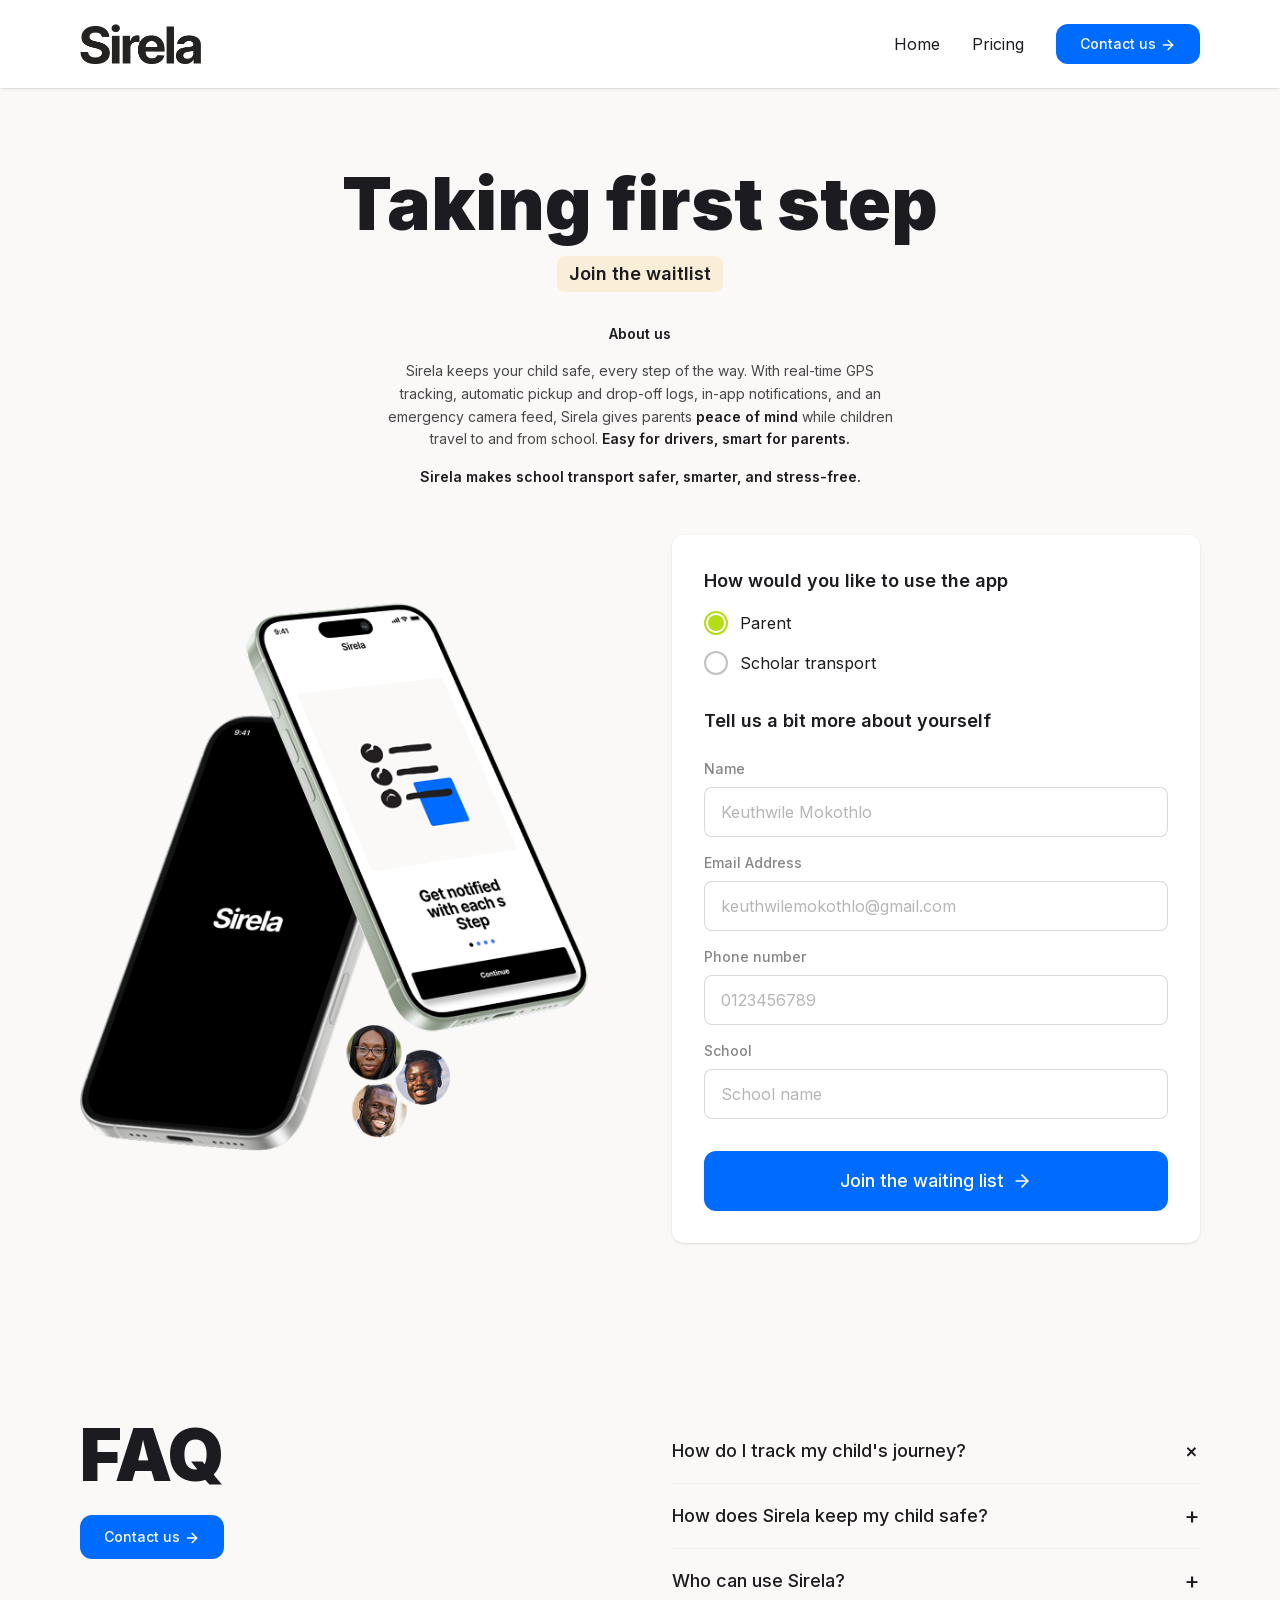
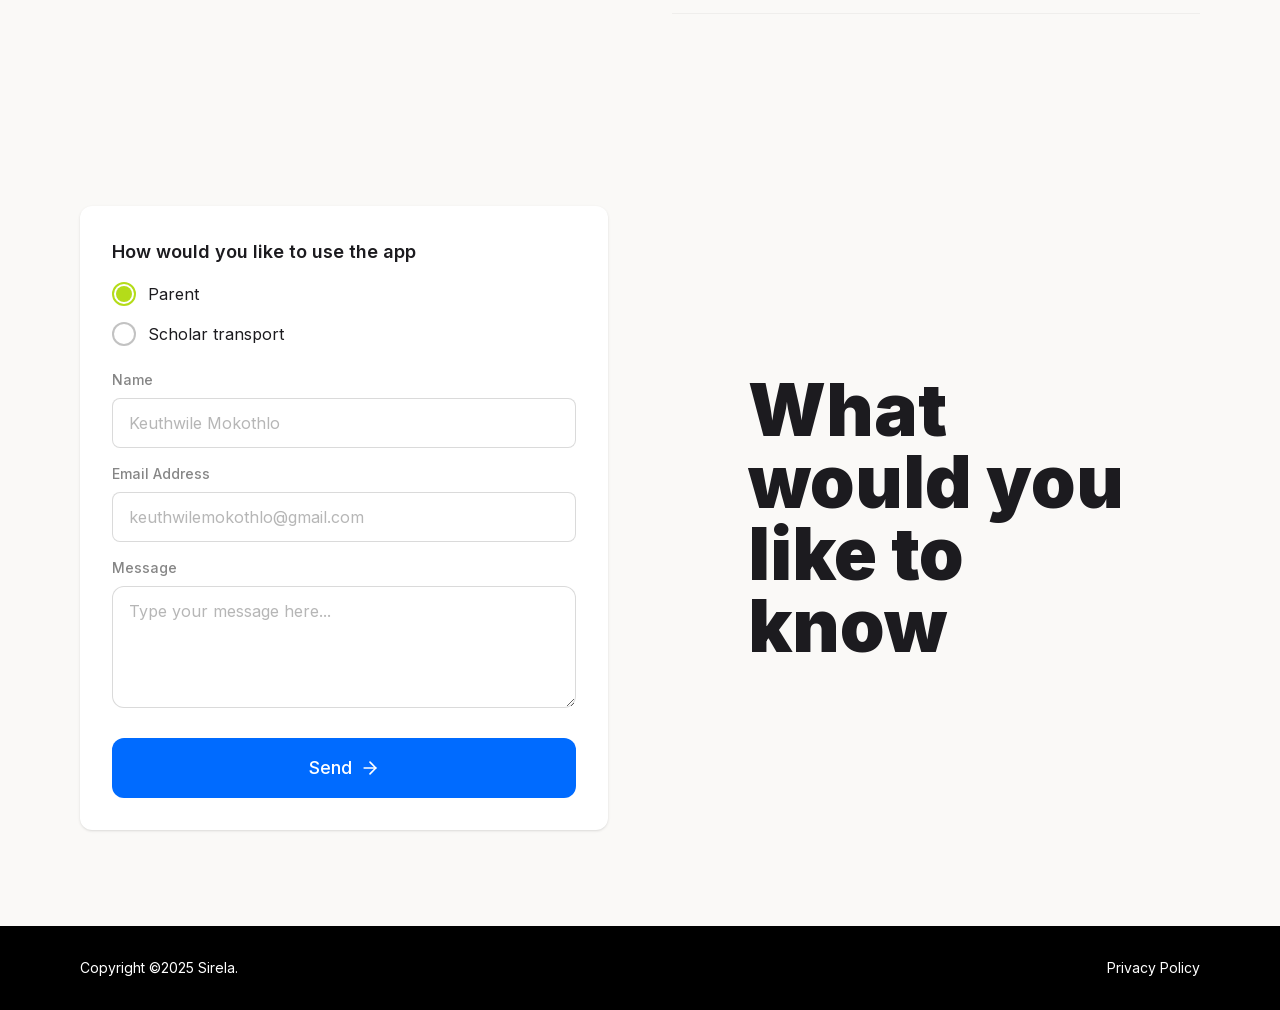
==== index.html @ 6c9ec352 "deploy: Sirela-ZA/sirela@c494fff5ba745a5abb4649ae5058233e5d6e8774" ====
<!DOCTYPE html><!--hyBdEHAENE7tJQyzzN3Rv--><html lang="en"><head><meta charSet="utf-8"/><meta name="viewport" content="width=device-width, initial-scale=1"/><link rel="preload" href="/_next/static/media/e4af272ccee01ff0-s.p.woff2" as="font" crossorigin="" type="font/woff2"/><link rel="preload" as="image" href="/_next/static/media/logo.5c4e28c5.png"/><link rel="preload" as="image" href="/_next/static/media/phones.e892ac1d.png"/><link rel="stylesheet" href="/_next/static/css/7488cd105010e5ec.css" data-precedence="next"/><link rel="preload" as="script" fetchPriority="low" href="/_next/static/chunks/webpack-e2395727a5876153.js"/><script src="/_next/static/chunks/87c73c54-24122e7b92478d00.js" async=""></script><script src="/_next/static/chunks/18-fcdd376a8b441eb2.js" async=""></script><script src="/_next/static/chunks/main-app-da0e91cfa96f609f.js" async=""></script><script src="/_next/static/chunks/898-aa91ba9b4f41f9dc.js" async=""></script><script src="/_next/static/chunks/425-7b5b04582e6f23ce.js" async=""></script><script src="/_next/static/chunks/app/page-434db486da763448.js" async=""></script><meta name="next-size-adjust" content=""/><title>Sirela - School Transport Safety Made Simple</title><meta name="description" content="Keep your child safe with real-time GPS tracking, automatic pickup and drop-off logs, and emergency features for school transport."/><link rel="shortcut icon" href="/favicon.ico"/><link rel="icon" href="/favicon.ico"/><link rel="apple-touch-icon" href="/logo.png"/><script src="/_next/static/chunks/polyfills-42372ed130431b0a.js" noModule=""></script></head><body class="__variable_d1882a antialiased"><div hidden=""><!--$--><!--/$--></div><div class="flex min-h-screen flex-col"><header class="sticky top-0 z-50 bg-white py-6 shadow-sm"><div class="container mx-auto px-6 lg:px-20"><div class="flex items-center justify-between"><a class="block" href="/"><img alt="Sirela Logo" width="120" height="40" decoding="async" data-nimg="1" class="h-8 w-auto object-contain sm:h-10" style="color:transparent" src="/_next/static/media/logo.5c4e28c5.png"/></a><nav class="hidden items-center gap-8 md:flex"><a class="text-base text-charcoal hover:text-primary" href="/">Home</a><a class="text-base text-charcoal hover:text-primary" href="/pricing/">Pricing</a><button class="rounded-xl bg-primary px-6 py-2.5 text-sm font-medium text-white transition-all hover:opacity-90 focus-visible:outline-none focus-visible:ring-2 focus-visible:ring-primary focus-visible:ring-offset-2">Contact us <svg xmlns="http://www.w3.org/2000/svg" width="24" height="24" viewBox="0 0 24 24" fill="none" stroke="currentColor" stroke-width="2" stroke-linecap="round" stroke-linejoin="round" class="lucide lucide-arrow-right inline h-4 w-4" aria-hidden="true"><path d="M5 12h14"></path><path d="m12 5 7 7-7 7"></path></svg></button></nav><button class="flex flex-col gap-1.5 md:hidden" aria-label="Toggle menu" aria-expanded="false"><span class="h-0.5 w-6 bg-charcoal transition-all "></span><span class="h-0.5 w-6 bg-charcoal transition-all "></span><span class="h-0.5 w-6 bg-charcoal transition-all "></span></button></div><div class="absolute left-0 right-0 top-full z-50 bg-white shadow-lg transition-all duration-300 md:hidden opacity-0 -translate-y-4 pointer-events-none"><nav class="flex flex-col p-6"><a class="border-b border-gray/10 py-3 text-charcoal focus-visible:outline-none focus-visible:ring-2 focus-visible:ring-primary" href="/">Home</a><a class="border-b border-gray/10 py-3 text-charcoal focus-visible:outline-none focus-visible:ring-2 focus-visible:ring-primary" href="/pricing/">Pricing</a><button class="mt-4 w-full rounded-xl bg-primary px-6 py-3 text-center text-sm font-medium text-white hover:opacity-90 focus-visible:outline-none focus-visible:ring-2 focus-visible:ring-primary">Contact us <svg xmlns="http://www.w3.org/2000/svg" width="24" height="24" viewBox="0 0 24 24" fill="none" stroke="currentColor" stroke-width="2" stroke-linecap="round" stroke-linejoin="round" class="lucide lucide-arrow-right inline h-4 w-4" aria-hidden="true"><path d="M5 12h14"></path><path d="m12 5 7 7-7 7"></path></svg></button></nav></div></div></header><div class="flex-1"><main><section class="relative bg-cream py-12 md:py-20"><div class="container mx-auto px-6 lg:px-20"><div class="mb-12 text-center"><h1 class="mb-4 text-5xl font-[1000] leading-tight text-charcoal sm:text-6xl md:text-6xl lg:text-7xl xl:leading-none">Taking<!-- --> <span class="relative inline-block">first step<span class="absolute -bottom-1 left-0 -z-10 h-3 w-full bg-warning md:-bottom-2 md:h-4 lg:-bottom-3 lg:h-5"></span></span></h1><button class="inline-block rounded-lg bg-warning/15 px-3 py-1 text-lg font-semibold text-charcoal transition-all hover:bg-warning/25 focus-visible:outline-none focus-visible:ring-2 focus-visible:ring-warning focus-visible:ring-offset-2">Join the waitlist</button><div class="mx-auto mt-8 max-w-lg space-y-4 "><h2 class="text-sm font-semibold text-charcoal">About us</h2><p class="text-sm leading-relaxed text-charcoal/80">Sirela keeps your child safe, every step of the way. With real-time GPS tracking, automatic pickup and drop-off logs, in-app notifications, and an emergency camera feed, Sirela gives parents<!-- --> <span class="font-semibold text-charcoal">peace of mind</span> while children travel to and from school.<!-- --> <span class="font-semibold text-charcoal">Easy for drivers, smart for parents.</span></p><p class="text-sm font-semibold text-charcoal">Sirela makes school transport safer, smarter, and stress-free.</p></div></div><div class="grid items-start gap-12 lg:grid-cols-2 lg:gap-16"><div class="order-1 lg:order-1"><div class="relative mx-auto max-w-md lg:max-w-none"><img alt="Sirela app on mobile devices" width="500" height="500" decoding="async" data-nimg="1" class="h-auto w-full" style="color:transparent" src="/_next/static/media/phones.e892ac1d.png"/></div></div><div class="order-2 lg:order-2"><form id="waitlist-form" class="space-y-8 rounded-xl bg-white p-8 shadow-sm"><div role="radiogroup" aria-labelledby="_R_1klbtbH1_" class=""><div id="_R_1klbtbH1_" class="mb-4 text-lg font-semibold text-charcoal">How would you like to use the app</div><div class="space-y-4"><label for="_R_1lklbtb_" class="flex cursor-pointer items-center gap-3 "><div class="relative"><input type="radio" id="_R_1lklbtb_" class="sr-only" aria-checked="true" name="_R_1klbtb_" checked="" value="parent"/><div role="radio" aria-checked="true" data-value="parent" tabindex="0" class="h-6 w-6 rounded-full border-2 border-lime bg-white focus-visible:outline-none focus-visible:ring-2 focus-visible:ring-primary focus-visible:ring-offset-2"><div class="absolute inset-1 rounded-full bg-lime"></div></div></div><span class="text-base text-charcoal select-none">Parent</span></label><label for="_R_2lklbtb_" class="flex cursor-pointer items-center gap-3 "><div class="relative"><input type="radio" id="_R_2lklbtb_" class="sr-only" aria-checked="false" name="_R_1klbtb_" value="scholar-transport"/><div role="radio" aria-checked="false" data-value="scholar-transport" tabindex="-1" class="h-6 w-6 rounded-full border-2 border-gray/50 bg-white focus-visible:outline-none focus-visible:ring-2 focus-visible:ring-primary focus-visible:ring-offset-2"></div></div><span class="text-base text-charcoal select-none">Scholar transport</span></label></div></div><div><h3 class="mb-6 text-lg font-semibold text-charcoal">Tell us a bit more about yourself</h3><div class="space-y-4"><div class="w-full"><label for="_R_qklbtb_" class="mb-2 block text-sm font-medium text-gray">Name</label><input id="_R_qklbtb_" aria-invalid="false" class="rounded-lg border border-gray/30 bg-white px-4 py-3 text-charcoal placeholder:text-gray/60 focus:border-primary focus:outline-none focus:ring-2 focus:ring-primary/20 focus-visible:ring-2 focus-visible:ring-primary w-full " placeholder="Keuthwile Mokothlo" required="" value=""/></div><div class="w-full"><label for="_R_1aklbtb_" class="mb-2 block text-sm font-medium text-gray">Email Address</label><input id="_R_1aklbtb_" aria-invalid="false" class="rounded-lg border border-gray/30 bg-white px-4 py-3 text-charcoal placeholder:text-gray/60 focus:border-primary focus:outline-none focus:ring-2 focus:ring-primary/20 focus-visible:ring-2 focus-visible:ring-primary w-full " type="email" placeholder="keuthwilemokothlo@gmail.com" required="" value=""/></div><div class="w-full"><label for="_R_1qklbtb_" class="mb-2 block text-sm font-medium text-gray">Phone number</label><input id="_R_1qklbtb_" aria-invalid="false" class="rounded-lg border border-gray/30 bg-white px-4 py-3 text-charcoal placeholder:text-gray/60 focus:border-primary focus:outline-none focus:ring-2 focus:ring-primary/20 focus-visible:ring-2 focus-visible:ring-primary w-full " type="tel" placeholder="0123456789" required="" value=""/></div><div class="w-full"><label for="_R_2aklbtb_" class="mb-2 block text-sm font-medium text-gray">School</label><input id="_R_2aklbtb_" aria-invalid="false" class="rounded-lg border border-gray/30 bg-white px-4 py-3 text-charcoal placeholder:text-gray/60 focus:border-primary focus:outline-none focus:ring-2 focus:ring-primary/20 focus-visible:ring-2 focus-visible:ring-primary w-full " placeholder="School name" required="" value=""/></div></div></div><button class="font-medium transition-all duration-200 flex items-center justify-center gap-2 focus-visible:outline-none focus-visible:ring-2 focus-visible:ring-primary focus-visible:ring-offset-2 active:scale-[0.98] bg-primary text-white hover:opacity-90 active:opacity-80 px-8 py-4 text-lg rounded-xl w-full " type="submit">Join the waiting list<svg xmlns="http://www.w3.org/2000/svg" width="24" height="24" viewBox="0 0 24 24" fill="none" stroke="currentColor" stroke-width="2" stroke-linecap="round" stroke-linejoin="round" class="lucide lucide-arrow-right h-5 w-5" aria-hidden="true"><path d="M5 12h14"></path><path d="m12 5 7 7-7 7"></path></svg></button></form></div></div></div></section><section class="bg-cream py-16 md:py-24"><div class="container mx-auto px-6 lg:px-20"><div class="grid gap-12 lg:grid-cols-2 lg:gap-16"><div class="text-center lg:text-left"><h2 class="mb-6 text-5xl font-black text-charcoal sm:text-6xl md:text-6xl lg:text-7xl">FAQ</h2><button class="inline-block rounded-xl bg-primary px-6 py-3 text-sm font-medium text-white transition-all hover:opacity-90 focus-visible:outline-none focus-visible:ring-2 focus-visible:ring-primary focus-visible:ring-offset-2">Contact us <svg xmlns="http://www.w3.org/2000/svg" width="24" height="24" viewBox="0 0 24 24" fill="none" stroke="currentColor" stroke-width="2" stroke-linecap="round" stroke-linejoin="round" class="lucide lucide-arrow-right inline h-4 w-4" aria-hidden="true"><path d="M5 12h14"></path><path d="m12 5 7 7-7 7"></path></svg></button></div><div class="space-y-0"><div class="border-b border-gray/10"><h3><button id="faq-1qwlgk-faq-button-0" aria-expanded="true" aria-controls="faq-1qwlgk-faq-content-0" class="flex w-full items-center justify-between py-4 text-left focus-visible:outline-none focus-visible:ring-2 focus-visible:ring-primary focus-visible:ring-offset-2"><span class="pr-4 text-base font-medium text-charcoal lg:text-lg">How do I track my child&#x27;s journey?</span><span class="flex-shrink-0 text-2xl font-light text-charcoal transition-transform duration-300 rotate-45" aria-hidden="true">+</span></button></h3><div id="faq-1qwlgk-faq-content-0" role="region" aria-labelledby="faq-1qwlgk-faq-button-0" style="height:0px;transition:height 300ms ease-in-out" class="overflow-hidden"><div class="pb-4"><p class="text-sm text-charcoal/70 lg:text-base">With Sirela, you can see real-time GPS updates, pickup and drop-off logs, and receive notifications straight to your phone so you always know where your child is during school transport.</p></div></div></div><div class="border-b border-gray/10"><h3><button id="faq-1qwlgk-faq-button-1" aria-expanded="false" aria-controls="faq-1qwlgk-faq-content-1" class="flex w-full items-center justify-between py-4 text-left focus-visible:outline-none focus-visible:ring-2 focus-visible:ring-primary focus-visible:ring-offset-2"><span class="pr-4 text-base font-medium text-charcoal lg:text-lg">How does Sirela keep my child safe?</span><span class="flex-shrink-0 text-2xl font-light text-charcoal transition-transform duration-300 " aria-hidden="true">+</span></button></h3><div id="faq-1qwlgk-faq-content-1" role="region" aria-labelledby="faq-1qwlgk-faq-button-1" style="height:0px;transition:height 300ms ease-in-out" class="overflow-hidden"><div class="pb-4"><p class="text-sm text-charcoal/70 lg:text-base">Sirela provides multiple safety features including real-time GPS tracking, automatic pickup and drop-off logs, in-app notifications, and an emergency camera feed for complete peace of mind.</p></div></div></div><div class="border-b border-gray/10"><h3><button id="faq-1qwlgk-faq-button-2" aria-expanded="false" aria-controls="faq-1qwlgk-faq-content-2" class="flex w-full items-center justify-between py-4 text-left focus-visible:outline-none focus-visible:ring-2 focus-visible:ring-primary focus-visible:ring-offset-2"><span class="pr-4 text-base font-medium text-charcoal lg:text-lg">Who can use Sirela?</span><span class="flex-shrink-0 text-2xl font-light text-charcoal transition-transform duration-300 " aria-hidden="true">+</span></button></h3><div id="faq-1qwlgk-faq-content-2" role="region" aria-labelledby="faq-1qwlgk-faq-button-2" style="height:0px;transition:height 300ms ease-in-out" class="overflow-hidden"><div class="pb-4"><p class="text-sm text-charcoal/70 lg:text-base">Sirela is designed for parents who want to track their children&#x27;s school transport, as well as school transport drivers who want to provide a safer, more transparent service.</p></div></div></div></div></div></div></section><section id="contact-form" class="bg-cream py-16 md:py-24"><div class="container mx-auto px-6 lg:px-20"><div class="grid gap-12 lg:grid-cols-2 lg:gap-16"><div class="order-2 lg:order-1"><form class="space-y-6 rounded-xl bg-white p-8 shadow-sm"><div role="radiogroup" aria-labelledby="_R_atbtbH1_" class=""><div id="_R_atbtbH1_" class="mb-4 text-lg font-semibold text-charcoal">How would you like to use the app</div><div class="space-y-4"><label for="_R_datbtb_" class="flex cursor-pointer items-center gap-3 "><div class="relative"><input type="radio" id="_R_datbtb_" class="sr-only" aria-checked="true" name="_R_atbtb_" checked="" value="parent"/><div role="radio" aria-checked="true" data-value="parent" tabindex="0" class="h-6 w-6 rounded-full border-2 border-lime bg-white focus-visible:outline-none focus-visible:ring-2 focus-visible:ring-primary focus-visible:ring-offset-2"><div class="absolute inset-1 rounded-full bg-lime"></div></div></div><span class="text-base text-charcoal select-none">Parent</span></label><label for="_R_latbtb_" class="flex cursor-pointer items-center gap-3 "><div class="relative"><input type="radio" id="_R_latbtb_" class="sr-only" aria-checked="false" name="_R_atbtb_" value="scholar-transport"/><div role="radio" aria-checked="false" data-value="scholar-transport" tabindex="-1" class="h-6 w-6 rounded-full border-2 border-gray/50 bg-white focus-visible:outline-none focus-visible:ring-2 focus-visible:ring-primary focus-visible:ring-offset-2"></div></div><span class="text-base text-charcoal select-none">Scholar transport</span></label></div></div><div class="space-y-4"><div class="w-full"><label for="_R_1itbtb_" class="mb-2 block text-sm font-medium text-gray">Name</label><input id="_R_1itbtb_" aria-invalid="false" class="rounded-lg border border-gray/30 bg-white px-4 py-3 text-charcoal placeholder:text-gray/60 focus:border-primary focus:outline-none focus:ring-2 focus:ring-primary/20 focus-visible:ring-2 focus-visible:ring-primary w-full " placeholder="Keuthwile Mokothlo" required="" value=""/></div><div class="w-full"><label for="_R_2itbtb_" class="mb-2 block text-sm font-medium text-gray">Email Address</label><input id="_R_2itbtb_" aria-invalid="false" class="rounded-lg border border-gray/30 bg-white px-4 py-3 text-charcoal placeholder:text-gray/60 focus:border-primary focus:outline-none focus:ring-2 focus:ring-primary/20 focus-visible:ring-2 focus-visible:ring-primary w-full " type="email" placeholder="keuthwilemokothlo@gmail.com" required="" value=""/></div><div><label for="message" class="mb-2 block text-sm font-medium text-gray">Message</label><textarea id="message" class="w-full rounded-xl border border-gray/30 bg-white px-4 py-3 text-charcoal placeholder:text-gray/60 focus:border-primary focus:outline-none focus:ring-2 focus:ring-primary/20 focus-visible:ring-2 focus-visible:ring-primary" rows="4" placeholder="Type your message here..." required="" aria-invalid="false"></textarea></div></div><button class="font-medium transition-all duration-200 flex items-center justify-center gap-2 focus-visible:outline-none focus-visible:ring-2 focus-visible:ring-primary focus-visible:ring-offset-2 active:scale-[0.98] bg-primary text-white hover:opacity-90 active:opacity-80 px-8 py-4 text-lg rounded-xl w-full " type="submit">Send<svg xmlns="http://www.w3.org/2000/svg" width="24" height="24" viewBox="0 0 24 24" fill="none" stroke="currentColor" stroke-width="2" stroke-linecap="round" stroke-linejoin="round" class="lucide lucide-arrow-right h-5 w-5" aria-hidden="true"><path d="M5 12h14"></path><path d="m12 5 7 7-7 7"></path></svg></button></form></div><div class="order-1 lg:order-2 flex items-center justify-center text-center lg:text-left"><h3 class="text-5xl font-[1000] leading-none text-charcoal sm:text-6xl md:text-6xl lg:text-7xl">What<br/>would you<br/>like to<br/>know</h3></div></div></div></section></main><!--$--><!--/$--></div><footer class="bg-black py-8"><div class="container mx-auto px-6 lg:px-20"><div class="flex flex-col items-center justify-between gap-4 text-center md:flex-row md:text-left"><p class="text-sm text-white">Copyright ©<!-- -->2025<!-- --> Sirela.</p><a class="text-sm text-white hover:underline focus-visible:outline-none focus-visible:ring-2 focus-visible:ring-white focus-visible:ring-offset-2 focus-visible:ring-offset-black" href="/privacy-policy/">Privacy Policy</a></div></div></footer></div><script src="/_next/static/chunks/webpack-e2395727a5876153.js" id="_R_" async=""></script><script>(self.__next_f=self.__next_f||[]).push([0])</script><script>self.__next_f.push([1,"1:\"$Sreact.fragment\"\n2:I[4209,[\"898\",\"static/chunks/898-aa91ba9b4f41f9dc.js\",\"425\",\"static/chunks/425-7b5b04582e6f23ce.js\",\"974\",\"static/chunks/app/page-434db486da763448.js\"],\"Header\"]\n3:I[5341,[],\"\"]\n4:I[25,[],\"\"]\n5:I[9664,[\"898\",\"static/chunks/898-aa91ba9b4f41f9dc.js\",\"425\",\"static/chunks/425-7b5b04582e6f23ce.js\",\"974\",\"static/chunks/app/page-434db486da763448.js\"],\"\"]\n6:I[8383,[\"898\",\"static/chunks/898-aa91ba9b4f41f9dc.js\",\"425\",\"static/chunks/425-7b5b04582e6f23ce.js\",\"974\",\"static/chunks/app/page-434db486da763448.js\"],\"HeroWithForm\"]\n7:I[8286,[\"898\",\"static/chunks/898-aa91ba9b4f41f9dc.js\",\"425\",\"static/chunks/425-7b5b04582e6f23ce.js\",\"974\",\"static/chunks/app/page-434db486da763448.js\"],\"FAQSection\"]\n8:I[5778,[\"898\",\"static/chunks/898-aa91ba9b4f41f9dc.js\",\"425\",\"static/chunks/425-7b5b04582e6f23ce.js\",\"974\",\"static/chunks/app/page-434db486da763448.js\"],\"ContactSection\"]\n9:I[5104,[],\"OutletBoundary\"]\nb:I[7158,[],\"AsyncMetadataOutlet\"]\nd:I[5104,[],\"ViewportBoundary\"]\nf:I[5104,[],\"MetadataBoundary\"]\n10:\"$Sreact.suspense\"\n12:I[4431,[],\"\"]\n:HL[\"/_next/static/media/e4af272ccee01ff0-s.p.woff2\",\"font\",{\"crossOrigin\":\"\",\"type\":\"font/woff2\"}]\n:HL[\"/_next/static/css/7488cd105010e5ec.css\",\"style\"]\n"])</script><script>self.__next_f.push([1,"0:{\"P\":null,\"b\":\"hyBdEHAENE7tJQyzzN3Rv\",\"p\":\"\",\"c\":[\"\",\"\"],\"i\":false,\"f\":[[[\"\",{\"children\":[\"__PAGE__\",{}]},\"$undefined\",\"$undefined\",true],[\"\",[\"$\",\"$1\",\"c\",{\"children\":[[[\"$\",\"link\",\"0\",{\"rel\":\"stylesheet\",\"href\":\"/_next/static/css/7488cd105010e5ec.css\",\"precedence\":\"next\",\"crossOrigin\":\"$undefined\",\"nonce\":\"$undefined\"}]],[\"$\",\"html\",null,{\"lang\":\"en\",\"children\":[\"$\",\"body\",null,{\"className\":\"__variable_d1882a antialiased\",\"children\":[\"$\",\"div\",null,{\"className\":\"flex min-h-screen flex-col\",\"children\":[[\"$\",\"$L2\",null,{}],[\"$\",\"div\",null,{\"className\":\"flex-1\",\"children\":[\"$\",\"$L3\",null,{\"parallelRouterKey\":\"children\",\"error\":\"$undefined\",\"errorStyles\":\"$undefined\",\"errorScripts\":\"$undefined\",\"template\":[\"$\",\"$L4\",null,{}],\"templateStyles\":\"$undefined\",\"templateScripts\":\"$undefined\",\"notFound\":[[[\"$\",\"title\",null,{\"children\":\"404: This page could not be found.\"}],[\"$\",\"div\",null,{\"style\":{\"fontFamily\":\"system-ui,\\\"Segoe UI\\\",Roboto,Helvetica,Arial,sans-serif,\\\"Apple Color Emoji\\\",\\\"Segoe UI Emoji\\\"\",\"height\":\"100vh\",\"textAlign\":\"center\",\"display\":\"flex\",\"flexDirection\":\"column\",\"alignItems\":\"center\",\"justifyContent\":\"center\"},\"children\":[\"$\",\"div\",null,{\"children\":[[\"$\",\"style\",null,{\"dangerouslySetInnerHTML\":{\"__html\":\"body{color:#000;background:#fff;margin:0}.next-error-h1{border-right:1px solid rgba(0,0,0,.3)}@media (prefers-color-scheme:dark){body{color:#fff;background:#000}.next-error-h1{border-right:1px solid rgba(255,255,255,.3)}}\"}}],[\"$\",\"h1\",null,{\"className\":\"next-error-h1\",\"style\":{\"display\":\"inline-block\",\"margin\":\"0 20px 0 0\",\"padding\":\"0 23px 0 0\",\"fontSize\":24,\"fontWeight\":500,\"verticalAlign\":\"top\",\"lineHeight\":\"49px\"},\"children\":404}],[\"$\",\"div\",null,{\"style\":{\"display\":\"inline-block\"},\"children\":[\"$\",\"h2\",null,{\"style\":{\"fontSize\":14,\"fontWeight\":400,\"lineHeight\":\"49px\",\"margin\":0},\"children\":\"This page could not be found.\"}]}]]}]}]],[]],\"forbidden\":\"$undefined\",\"unauthorized\":\"$undefined\"}]}],[\"$\",\"footer\",null,{\"className\":\"bg-black py-8\",\"children\":[\"$\",\"div\",null,{\"className\":\"container mx-auto px-6 lg:px-20\",\"children\":[\"$\",\"div\",null,{\"className\":\"flex flex-col items-center justify-between gap-4 text-center md:flex-row md:text-left\",\"children\":[[\"$\",\"p\",null,{\"className\":\"text-sm text-white\",\"children\":[\"Copyright ©\",2025,\" Sirela.\"]}],[\"$\",\"$L5\",null,{\"href\":\"/privacy-policy\",\"className\":\"text-sm text-white hover:underline focus-visible:outline-none focus-visible:ring-2 focus-visible:ring-white focus-visible:ring-offset-2 focus-visible:ring-offset-black\",\"children\":\"Privacy Policy\"}]]}]}]}]]}]}]}]]}],{\"children\":[\"__PAGE__\",[\"$\",\"$1\",\"c\",{\"children\":[[\"$\",\"main\",null,{\"children\":[[\"$\",\"$L6\",null,{}],[\"$\",\"$L7\",null,{\"items\":[{\"question\":\"How do I track my child's journey?\",\"answer\":\"With Sirela, you can see real-time GPS updates, pickup and drop-off logs, and receive notifications straight to your phone so you always know where your child is during school transport.\"},{\"question\":\"How does Sirela keep my child safe?\",\"answer\":\"Sirela provides multiple safety features including real-time GPS tracking, automatic pickup and drop-off logs, in-app notifications, and an emergency camera feed for complete peace of mind.\"},{\"question\":\"Who can use Sirela?\",\"answer\":\"Sirela is designed for parents who want to track their children's school transport, as well as school transport drivers who want to provide a safer, more transparent service.\"}]}],[\"$\",\"$L8\",null,{}]]}],null,[\"$\",\"$L9\",null,{\"children\":[\"$La\",[\"$\",\"$Lb\",null,{\"promise\":\"$@c\"}]]}]]}],{},null,false]},null,false],[\"$\",\"$1\",\"h\",{\"children\":[null,[[\"$\",\"$Ld\",null,{\"children\":\"$Le\"}],[\"$\",\"meta\",null,{\"name\":\"next-size-adjust\",\"content\":\"\"}]],[\"$\",\"$Lf\",null,{\"children\":[\"$\",\"div\",null,{\"hidden\":true,\"children\":[\"$\",\"$10\",null,{\"fallback\":null,\"children\":\"$L11\"}]}]}]]}],false]],\"m\":\"$undefined\",\"G\":[\"$12\",[]],\"s\":false,\"S\":true}\n"])</script><script>self.__next_f.push([1,"e:[[\"$\",\"meta\",\"0\",{\"charSet\":\"utf-8\"}],[\"$\",\"meta\",\"1\",{\"name\":\"viewport\",\"content\":\"width=device-width, initial-scale=1\"}]]\na:null\n"])</script><script>self.__next_f.push([1,"13:I[6505,[],\"IconMark\"]\nc:{\"metadata\":[[\"$\",\"title\",\"0\",{\"children\":\"Sirela - School Transport Safety Made Simple\"}],[\"$\",\"meta\",\"1\",{\"name\":\"description\",\"content\":\"Keep your child safe with real-time GPS tracking, automatic pickup and drop-off logs, and emergency features for school transport.\"}],[\"$\",\"link\",\"2\",{\"rel\":\"shortcut icon\",\"href\":\"/favicon.ico\"}],[\"$\",\"link\",\"3\",{\"rel\":\"icon\",\"href\":\"/favicon.ico\"}],[\"$\",\"link\",\"4\",{\"rel\":\"apple-touch-icon\",\"href\":\"/logo.png\"}],[\"$\",\"$L13\",\"5\",{}]],\"error\":null,\"digest\":\"$undefined\"}\n"])</script><script>self.__next_f.push([1,"11:\"$c:metadata\"\n"])</script></body></html>
---- _next/static/css/7488cd105010e5ec.css ----
/*! tailwindcss v4.1.13 | MIT License | https://tailwindcss.com */@layer properties{@supports (((-webkit-hyphens:none)) and (not (margin-trim:inline))) or ((-moz-orient:inline) and (not (color:rgb(from red r g b)))){*,::backdrop,:after,:before{--tw-translate-x:0;--tw-translate-y:0;--tw-translate-z:0;--tw-space-y-reverse:0;--tw-border-style:solid;--tw-leading:initial;--tw-font-weight:initial;--tw-tracking:initial;--tw-shadow:0 0 #0000;--tw-shadow-color:initial;--tw-shadow-alpha:100%;--tw-inset-shadow:0 0 #0000;--tw-inset-shadow-color:initial;--tw-inset-shadow-alpha:100%;--tw-ring-color:initial;--tw-ring-shadow:0 0 #0000;--tw-inset-ring-color:initial;--tw-inset-ring-shadow:0 0 #0000;--tw-ring-inset:initial;--tw-ring-offset-width:0px;--tw-ring-offset-color:#fff;--tw-ring-offset-shadow:0 0 #0000;--tw-outline-style:solid;--tw-duration:initial;--tw-ease:initial}}}@layer theme{:host,:root{--font-mono:ui-monospace,SFMono-Regular,Menlo,Monaco,Consolas,"Liberation Mono","Courier New",monospace;--color-red-50:oklch(97.1% .013 17.38);--color-red-200:oklch(88.5% .062 18.334);--color-red-500:oklch(63.7% .237 25.331);--color-red-800:oklch(44.4% .177 26.899);--color-green-50:oklch(98.2% .018 155.826);--color-green-200:oklch(92.5% .084 155.995);--color-green-800:oklch(44.8% .119 151.328);--spacing:.25rem;--container-md:28rem;--container-lg:32rem;--container-7xl:80rem;--text-xs:.75rem;--text-xs--line-height:calc(1/.75);--text-sm:.875rem;--text-sm--line-height:calc(1.25/.875);--text-base:1rem;--text-base--line-height:calc(1.5/1);--text-lg:1.125rem;--text-lg--line-height:calc(1.75/1.125);--text-2xl:1.5rem;--text-2xl--line-height:calc(2/1.5);--text-4xl:2.25rem;--text-4xl--line-height:calc(2.5/2.25);--text-5xl:3rem;--text-5xl--line-height:1;--text-6xl:3.75rem;--text-6xl--line-height:1;--text-7xl:4.5rem;--text-7xl--line-height:1;--font-weight-light:300;--font-weight-medium:500;--font-weight-semibold:600;--font-weight-extrabold:800;--font-weight-black:900;--tracking-wide:.025em;--leading-tight:1.25;--leading-relaxed:1.625;--radius-lg:.5rem;--radius-xl:.75rem;--radius-2xl:1rem;--ease-in-out:cubic-bezier(.4,0,.2,1);--animate-spin:spin 1s linear infinite;--default-transition-duration:.15s;--default-transition-timing-function:cubic-bezier(.4,0,.2,1);--default-font-family:var(--font-inter);--default-mono-font-family:var(--font-mono)}}@layer base{*,::backdrop,:after,:before{box-sizing:border-box;border:0 solid;margin:0;padding:0}::file-selector-button{box-sizing:border-box;border:0 solid;margin:0;padding:0}:host,html{-webkit-text-size-adjust:100%;tab-size:4;line-height:1.5;font-family:var(--default-font-family,ui-sans-serif,system-ui,sans-serif,"Apple Color Emoji","Segoe UI Emoji","Segoe UI Symbol","Noto Color Emoji");font-feature-settings:var(--default-font-feature-settings,normal);font-variation-settings:var(--default-font-variation-settings,normal);-webkit-tap-highlight-color:transparent}hr{height:0;color:inherit;border-top-width:1px}abbr:where([title]){-webkit-text-decoration:underline dotted;text-decoration:underline dotted}h1,h2,h3,h4,h5,h6{font-size:inherit;font-weight:inherit}a{color:inherit;-webkit-text-decoration:inherit;text-decoration:inherit}b,strong{font-weight:bolder}code,kbd,pre,samp{font-family:var(--default-mono-font-family,ui-monospace,SFMono-Regular,Menlo,Monaco,Consolas,"Liberation Mono","Courier New",monospace);font-feature-settings:var(--default-mono-font-feature-settings,normal);font-variation-settings:var(--default-mono-font-variation-settings,normal);font-size:1em}small{font-size:80%}sub,sup{vertical-align:baseline;font-size:75%;line-height:0;position:relative}sub{bottom:-.25em}sup{top:-.5em}table{text-indent:0;border-color:inherit;border-collapse:collapse}:-moz-focusring{outline:auto}progress{vertical-align:baseline}summary{display:list-item}menu,ol,ul{list-style:none}audio,canvas,embed,iframe,img,object,svg,video{vertical-align:middle;display:block}img,video{max-width:100%;height:auto}button,input,optgroup,select,textarea{font:inherit;font-feature-settings:inherit;font-variation-settings:inherit;letter-spacing:inherit;color:inherit;opacity:1;background-color:#0000;border-radius:0}::file-selector-button{font:inherit;font-feature-settings:inherit;font-variation-settings:inherit;letter-spacing:inherit;color:inherit;opacity:1;background-color:#0000;border-radius:0}:where(select:is([multiple],[size])) optgroup{font-weight:bolder}:where(select:is([multiple],[size])) optgroup option{padding-inline-start:20px}::file-selector-button{margin-inline-end:4px}::placeholder{opacity:1}@supports (not ((-webkit-appearance:-apple-pay-button))) or (contain-intrinsic-size:1px){::placeholder{color:currentColor}@supports (color:color-mix(in lab,red,red)){::placeholder{color:color-mix(in oklab,currentcolor 50%,transparent)}}}textarea{resize:vertical}::-webkit-search-decoration{-webkit-appearance:none}::-webkit-date-and-time-value{min-height:1lh;text-align:inherit}::-webkit-datetime-edit{display:inline-flex}::-webkit-datetime-edit-fields-wrapper{padding:0}::-webkit-datetime-edit,::-webkit-datetime-edit-year-field{padding-block:0}::-webkit-datetime-edit-day-field,::-webkit-datetime-edit-month-field{padding-block:0}::-webkit-datetime-edit-hour-field,::-webkit-datetime-edit-minute-field{padding-block:0}::-webkit-datetime-edit-millisecond-field,::-webkit-datetime-edit-second-field{padding-block:0}::-webkit-datetime-edit-meridiem-field{padding-block:0}::-webkit-calendar-picker-indicator{line-height:1}:-moz-ui-invalid{box-shadow:none}button,input:where([type=button],[type=reset],[type=submit]){appearance:button}::file-selector-button{appearance:button}::-webkit-inner-spin-button,::-webkit-outer-spin-button{height:auto}[hidden]:where(:not([hidden=until-found])){display:none!important}}@layer components;@layer utilities{.pointer-events-none{pointer-events:none}.sr-only{clip-path:inset(50%);white-space:nowrap;border-width:0;width:1px;height:1px;margin:-1px;padding:0;overflow:hidden}.absolute,.sr-only{position:absolute}.fixed{position:fixed}.relative{position:relative}.sticky{position:sticky}.inset-1{inset:calc(var(--spacing)*1)}.top-0{top:calc(var(--spacing)*0)}.top-20{top:calc(var(--spacing)*20)}.top-full{top:100%}.right-0{right:calc(var(--spacing)*0)}.right-4{right:calc(var(--spacing)*4)}.-bottom-1{bottom:calc(var(--spacing)*-1)}.left-0{left:calc(var(--spacing)*0)}.-z-10{z-index:calc(10*-1)}.z-50{z-index:50}.order-1{order:1}.order-2{order:2}.container{width:100%}@media (min-width:40rem){.container{max-width:40rem}}@media (min-width:48rem){.container{max-width:48rem}}@media (min-width:64rem){.container{max-width:64rem}}@media (min-width:80rem){.container{max-width:80rem}}@media (min-width:96rem){.container{max-width:96rem}}.mx-auto{margin-inline:auto}.mt-1{margin-top:calc(var(--spacing)*1)}.mt-1\.5{margin-top:calc(var(--spacing)*1.5)}.mt-4{margin-top:calc(var(--spacing)*4)}.mt-8{margin-top:calc(var(--spacing)*8)}.mr-2{margin-right:calc(var(--spacing)*2)}.mb-2{margin-bottom:calc(var(--spacing)*2)}.mb-4{margin-bottom:calc(var(--spacing)*4)}.mb-6{margin-bottom:calc(var(--spacing)*6)}.mb-12{margin-bottom:calc(var(--spacing)*12)}.mb-16{margin-bottom:calc(var(--spacing)*16)}.ml-1{margin-left:calc(var(--spacing)*1)}.ml-4{margin-left:calc(var(--spacing)*4)}.block{display:block}.flex{display:flex}.grid{display:grid}.hidden{display:none}.inline{display:inline}.inline-block{display:inline-block}.h-0\.5{height:calc(var(--spacing)*.5)}.h-1\.5{height:calc(var(--spacing)*1.5)}.h-3{height:calc(var(--spacing)*3)}.h-4{height:calc(var(--spacing)*4)}.h-5{height:calc(var(--spacing)*5)}.h-6{height:calc(var(--spacing)*6)}.h-8{height:calc(var(--spacing)*8)}.h-auto{height:auto}.min-h-screen{min-height:100vh}.w-1\.5{width:calc(var(--spacing)*1.5)}.w-4{width:calc(var(--spacing)*4)}.w-5{width:calc(var(--spacing)*5)}.w-6{width:calc(var(--spacing)*6)}.w-auto{width:auto}.w-full{width:100%}.max-w-7xl{max-width:var(--container-7xl)}.max-w-lg{max-width:var(--container-lg)}.max-w-md{max-width:var(--container-md)}.flex-1{flex:1}.flex-shrink-0{flex-shrink:0}.grow{flex-grow:1}.translate-x-0{--tw-translate-x:calc(var(--spacing)*0)}.translate-x-0,.translate-x-full{translate:var(--tw-translate-x)var(--tw-translate-y)}.translate-x-full{--tw-translate-x:100%}.-translate-y-2{--tw-translate-y:calc(var(--spacing)*-2)}.-translate-y-2,.-translate-y-4{translate:var(--tw-translate-x)var(--tw-translate-y)}.-translate-y-4{--tw-translate-y:calc(var(--spacing)*-4)}.translate-y-0{--tw-translate-y:calc(var(--spacing)*0)}.translate-y-0,.translate-y-2{translate:var(--tw-translate-x)var(--tw-translate-y)}.translate-y-2{--tw-translate-y:calc(var(--spacing)*2)}.-rotate-45{rotate:-45deg}.rotate-45{rotate:45deg}.animate-spin{animation:var(--animate-spin)}.cursor-not-allowed{cursor:not-allowed}.cursor-pointer{cursor:pointer}.flex-col{flex-direction:column}.items-baseline{align-items:baseline}.items-center{align-items:center}.items-start{align-items:flex-start}.justify-between{justify-content:space-between}.justify-center{justify-content:center}.gap-1\.5{gap:calc(var(--spacing)*1.5)}.gap-2{gap:calc(var(--spacing)*2)}.gap-3{gap:calc(var(--spacing)*3)}.gap-4{gap:calc(var(--spacing)*4)}.gap-8{gap:calc(var(--spacing)*8)}.gap-12{gap:calc(var(--spacing)*12)}:where(.space-y-0>:not(:last-child)){--tw-space-y-reverse:0;margin-block-start:calc(calc(var(--spacing)*0)*var(--tw-space-y-reverse));margin-block-end:calc(calc(var(--spacing)*0)*calc(1 - var(--tw-space-y-reverse)))}:where(.space-y-3>:not(:last-child)){--tw-space-y-reverse:0;margin-block-start:calc(calc(var(--spacing)*3)*var(--tw-space-y-reverse));margin-block-end:calc(calc(var(--spacing)*3)*calc(1 - var(--tw-space-y-reverse)))}:where(.space-y-4>:not(:last-child)){--tw-space-y-reverse:0;margin-block-start:calc(calc(var(--spacing)*4)*var(--tw-space-y-reverse));margin-block-end:calc(calc(var(--spacing)*4)*calc(1 - var(--tw-space-y-reverse)))}:where(.space-y-6>:not(:last-child)){--tw-space-y-reverse:0;margin-block-start:calc(calc(var(--spacing)*6)*var(--tw-space-y-reverse));margin-block-end:calc(calc(var(--spacing)*6)*calc(1 - var(--tw-space-y-reverse)))}:where(.space-y-8>:not(:last-child)){--tw-space-y-reverse:0;margin-block-start:calc(calc(var(--spacing)*8)*var(--tw-space-y-reverse));margin-block-end:calc(calc(var(--spacing)*8)*calc(1 - var(--tw-space-y-reverse)))}.overflow-hidden{overflow:hidden}.rounded-2xl{border-radius:var(--radius-2xl)}.rounded-full{border-radius:3.40282e+38px}.rounded-lg{border-radius:var(--radius-lg)}.rounded-xl{border-radius:var(--radius-xl)}.border{border-style:var(--tw-border-style);border-width:1px}.border-2{border-style:var(--tw-border-style);border-width:2px}.border-b{border-bottom-style:var(--tw-border-style);border-bottom-width:1px}.border-charcoal{border-color:#1c1b1f}.border-gray\/10{border-color:oklab(62.006% 0 0/.1)}.border-gray\/30{border-color:oklab(62.006% 0 0/.3)}.border-gray\/50{border-color:oklab(62.006% 0 0/.5)}.border-green-200{border-color:var(--color-green-200)}.border-light-gray{border-color:#edf1f3}.border-lime{border-color:#b4dc19}.border-primary\/30{border-color:oklab(57.2953% -.0403879 -.231575/.3)}.border-red-200{border-color:var(--color-red-200)}.border-red-500{border-color:var(--color-red-500)}.bg-black{background-color:#000}.bg-charcoal{background-color:#1c1b1f}.bg-cream{background-color:#faf9f7}.bg-gray\/60{background-color:oklab(62.006% 0 0/.6)}.bg-green-50{background-color:var(--color-green-50)}.bg-lime{background-color:#b4dc19}.bg-primary{background-color:#006bff}.bg-primary\/10{background-color:oklab(57.2953% -.0403879 -.231575/.1)}.bg-red-50{background-color:var(--color-red-50)}.bg-warning{background-color:#ffae2d}.bg-warning\/15{background-color:oklab(81.0031% .0475729 .153612/.15)}.bg-white{background-color:#fff}.object-contain{object-fit:contain}.p-6{padding:calc(var(--spacing)*6)}.p-8{padding:calc(var(--spacing)*8)}.px-3{padding-inline:calc(var(--spacing)*3)}.px-4{padding-inline:calc(var(--spacing)*4)}.px-6{padding-inline:calc(var(--spacing)*6)}.px-8{padding-inline:calc(var(--spacing)*8)}.py-1{padding-block:calc(var(--spacing)*1)}.py-2{padding-block:calc(var(--spacing)*2)}.py-2\.5{padding-block:calc(var(--spacing)*2.5)}.py-3{padding-block:calc(var(--spacing)*3)}.py-4{padding-block:calc(var(--spacing)*4)}.py-6{padding-block:calc(var(--spacing)*6)}.py-8{padding-block:calc(var(--spacing)*8)}.py-12{padding-block:calc(var(--spacing)*12)}.py-16{padding-block:calc(var(--spacing)*16)}.py-20{padding-block:calc(var(--spacing)*20)}.pr-4{padding-right:calc(var(--spacing)*4)}.pb-4{padding-bottom:calc(var(--spacing)*4)}.text-center{text-align:center}.text-left{text-align:left}.text-2xl{font-size:var(--text-2xl);line-height:var(--tw-leading,var(--text-2xl--line-height))}.text-4xl{font-size:var(--text-4xl);line-height:var(--tw-leading,var(--text-4xl--line-height))}.text-5xl{font-size:var(--text-5xl);line-height:var(--tw-leading,var(--text-5xl--line-height))}.text-base{font-size:var(--text-base);line-height:var(--tw-leading,var(--text-base--line-height))}.text-lg{font-size:var(--text-lg);line-height:var(--tw-leading,var(--text-lg--line-height))}.text-sm{font-size:var(--text-sm);line-height:var(--tw-leading,var(--text-sm--line-height))}.text-xs{font-size:var(--text-xs);line-height:var(--tw-leading,var(--text-xs--line-height))}.text-\[34px\]{font-size:34px}.leading-none{--tw-leading:1;line-height:1}.leading-relaxed{--tw-leading:var(--leading-relaxed);line-height:var(--leading-relaxed)}.leading-tight{--tw-leading:var(--leading-tight);line-height:var(--leading-tight)}.font-\[1000\]{--tw-font-weight:1000;font-weight:1000}.font-black{--tw-font-weight:var(--font-weight-black);font-weight:var(--font-weight-black)}.font-extrabold{--tw-font-weight:var(--font-weight-extrabold);font-weight:var(--font-weight-extrabold)}.font-light{--tw-font-weight:var(--font-weight-light);font-weight:var(--font-weight-light)}.font-medium{--tw-font-weight:var(--font-weight-medium);font-weight:var(--font-weight-medium)}.font-semibold{--tw-font-weight:var(--font-weight-semibold);font-weight:var(--font-weight-semibold)}.tracking-wide{--tw-tracking:var(--tracking-wide);letter-spacing:var(--tracking-wide)}.text-charcoal{color:#1c1b1f}.text-charcoal\/70{color:oklab(22.4948% .00356579 -.00693604/.7)}.text-charcoal\/80{color:oklab(22.4948% .00356579 -.00693604/.8)}.text-current{color:currentColor}.text-dark-brown{color:#242321}.text-gray{color:#868686}.text-green-800{color:var(--color-green-800)}.text-primary{color:#006bff}.text-red-500{color:var(--color-red-500)}.text-red-800{color:var(--color-red-800)}.text-white{color:#fff}.uppercase{text-transform:uppercase}.antialiased{-webkit-font-smoothing:antialiased;-moz-osx-font-smoothing:grayscale}.opacity-0{opacity:0}.opacity-50{opacity:.5}.opacity-70{opacity:.7}.opacity-100{opacity:1}.shadow-lg{--tw-shadow:0 10px 15px -3px var(--tw-shadow-color,#0000001a),0 4px 6px -4px var(--tw-shadow-color,#0000001a)}.shadow-lg,.shadow-md{box-shadow:var(--tw-inset-shadow),var(--tw-inset-ring-shadow),var(--tw-ring-offset-shadow),var(--tw-ring-shadow),var(--tw-shadow)}.shadow-md{--tw-shadow:0 4px 6px -1px var(--tw-shadow-color,#0000001a),0 2px 4px -2px var(--tw-shadow-color,#0000001a)}.shadow-sm{--tw-shadow:0 1px 3px 0 var(--tw-shadow-color,#0000001a),0 1px 2px -1px var(--tw-shadow-color,#0000001a);box-shadow:var(--tw-inset-shadow),var(--tw-inset-ring-shadow),var(--tw-ring-offset-shadow),var(--tw-ring-shadow),var(--tw-shadow)}.outline{outline-style:var(--tw-outline-style);outline-width:1px}.transition{transition-property:color,background-color,border-color,outline-color,text-decoration-color,fill,stroke,--tw-gradient-from,--tw-gradient-via,--tw-gradient-to,opacity,box-shadow,transform,translate,scale,rotate,filter,-webkit-backdrop-filter,backdrop-filter,display,content-visibility,overlay,pointer-events;transition-timing-function:var(--tw-ease,var(--default-transition-timing-function));transition-duration:var(--tw-duration,var(--default-transition-duration))}.transition-all{transition-property:all;transition-timing-function:var(--tw-ease,var(--default-transition-timing-function));transition-duration:var(--tw-duration,var(--default-transition-duration))}.transition-transform{transition-property:transform,translate,scale,rotate;transition-timing-function:var(--tw-ease,var(--default-transition-timing-function));transition-duration:var(--tw-duration,var(--default-transition-duration))}.duration-200{--tw-duration:.2s;transition-duration:.2s}.duration-300{--tw-duration:.3s;transition-duration:.3s}.ease-in-out{--tw-ease:var(--ease-in-out);transition-timing-function:var(--ease-in-out)}.select-none{-webkit-user-select:none;user-select:none}.placeholder\:text-gray\/60::placeholder{color:oklab(62.006% 0 0/.6)}@media (hover:hover){.hover\:bg-light-gray:hover{background-color:#edf1f3}.hover\:bg-warning\/25:hover{background-color:oklab(81.0031% .0475729 .153612/.25)}.hover\:text-primary:hover{color:#006bff}.hover\:underline:hover{text-decoration-line:underline}.hover\:opacity-90:hover{opacity:.9}.hover\:opacity-100:hover{opacity:1}}.focus\:border-primary:focus{border-color:#006bff}.focus\:ring-2:focus{--tw-ring-shadow:var(--tw-ring-inset,)0 0 0 calc(2px + var(--tw-ring-offset-width))var(--tw-ring-color,currentcolor);box-shadow:var(--tw-inset-shadow),var(--tw-inset-ring-shadow),var(--tw-ring-offset-shadow),var(--tw-ring-shadow),var(--tw-shadow)}.focus\:ring-primary\/20:focus{--tw-ring-color:oklab(57.2953% -.0403879 -.231575/.2)}.focus\:outline-none:focus{--tw-outline-style:none;outline-style:none}.focus-visible\:ring-2:focus-visible{--tw-ring-shadow:var(--tw-ring-inset,)0 0 0 calc(2px + var(--tw-ring-offset-width))var(--tw-ring-color,currentcolor);box-shadow:var(--tw-inset-shadow),var(--tw-inset-ring-shadow),var(--tw-ring-offset-shadow),var(--tw-ring-shadow),var(--tw-shadow)}.focus-visible\:ring-primary:focus-visible{--tw-ring-color:#006bff}.focus-visible\:ring-warning:focus-visible{--tw-ring-color:#ffae2d}.focus-visible\:ring-white:focus-visible{--tw-ring-color:#fff}.focus-visible\:ring-offset-2:focus-visible{--tw-ring-offset-width:2px;--tw-ring-offset-shadow:var(--tw-ring-inset,)0 0 0 var(--tw-ring-offset-width)var(--tw-ring-offset-color)}.focus-visible\:ring-offset-black:focus-visible{--tw-ring-offset-color:#000}.focus-visible\:outline-none:focus-visible{--tw-outline-style:none;outline-style:none}.active\:scale-\[0\.98\]:active{scale:.98}.active\:bg-gray\/10:active{background-color:oklab(62.006% 0 0/.1)}.active\:opacity-80:active{opacity:.8}@media (min-width:40rem){.sm\:h-10{height:calc(var(--spacing)*10)}.sm\:p-9{padding:calc(var(--spacing)*9)}.sm\:px-6{padding-inline:calc(var(--spacing)*6)}.sm\:py-24{padding-block:calc(var(--spacing)*24)}.sm\:text-5xl{font-size:var(--text-5xl);line-height:var(--tw-leading,var(--text-5xl--line-height))}.sm\:text-6xl{font-size:var(--text-6xl);line-height:var(--tw-leading,var(--text-6xl--line-height))}.sm\:text-\[38px\]{font-size:38px}}@media (min-width:48rem){.md\:-bottom-2{bottom:calc(var(--spacing)*-2)}.md\:flex{display:flex}.md\:hidden{display:none}.md\:h-4{height:calc(var(--spacing)*4)}.md\:grid-cols-2{grid-template-columns:repeat(2,minmax(0,1fr))}.md\:flex-row{flex-direction:row}.md\:py-20{padding-block:calc(var(--spacing)*20)}.md\:py-24{padding-block:calc(var(--spacing)*24)}.md\:text-left{text-align:left}.md\:text-6xl{font-size:var(--text-6xl);line-height:var(--tw-leading,var(--text-6xl--line-height))}}@media (min-width:64rem){.lg\:-bottom-3{bottom:calc(var(--spacing)*-3)}.lg\:order-1{order:1}.lg\:order-2{order:2}.lg\:h-5{height:calc(var(--spacing)*5)}.lg\:max-w-none{max-width:none}.lg\:grid-cols-2{grid-template-columns:repeat(2,minmax(0,1fr))}.lg\:grid-cols-3{grid-template-columns:repeat(3,minmax(0,1fr))}.lg\:gap-10{gap:calc(var(--spacing)*10)}.lg\:gap-16{gap:calc(var(--spacing)*16)}.lg\:px-8{padding-inline:calc(var(--spacing)*8)}.lg\:px-20{padding-inline:calc(var(--spacing)*20)}.lg\:py-28{padding-block:calc(var(--spacing)*28)}.lg\:text-left{text-align:left}.lg\:text-7xl{font-size:var(--text-7xl);line-height:var(--tw-leading,var(--text-7xl--line-height))}.lg\:text-base{font-size:var(--text-base);line-height:var(--tw-leading,var(--text-base--line-height))}.lg\:text-lg{font-size:var(--text-lg);line-height:var(--tw-leading,var(--text-lg--line-height))}}@media (min-width:80rem){.xl\:leading-none{--tw-leading:1;line-height:1}}}:root{--background:#fff;--foreground:#1c1b1f}@media (prefers-color-scheme:dark){:root{--background:#1c1b1f;--foreground:#fff}}body{background:var(--background);color:var(--foreground);font-family:var(--font-inter),ui-sans-serif,system-ui,-apple-system,BlinkMacSystemFont,"Segoe UI",Roboto,"Helvetica Neue",Arial,sans-serif}@property --tw-translate-x{syntax:"*";inherits:false;initial-value:0}@property --tw-translate-y{syntax:"*";inherits:false;initial-value:0}@property --tw-translate-z{syntax:"*";inherits:false;initial-value:0}@property --tw-space-y-reverse{syntax:"*";inherits:false;initial-value:0}@property --tw-border-style{syntax:"*";inherits:false;initial-value:solid}@property --tw-leading{syntax:"*";inherits:false}@property --tw-font-weight{syntax:"*";inherits:false}@property --tw-tracking{syntax:"*";inherits:false}@property --tw-shadow{syntax:"*";inherits:false;initial-value:0 0 #0000}@property --tw-shadow-color{syntax:"*";inherits:false}@property --tw-shadow-alpha{syntax:"<percentage>";inherits:false;initial-value:100%}@property --tw-inset-shadow{syntax:"*";inherits:false;initial-value:0 0 #0000}@property --tw-inset-shadow-color{syntax:"*";inherits:false}@property --tw-inset-shadow-alpha{syntax:"<percentage>";inherits:false;initial-value:100%}@property --tw-ring-color{syntax:"*";inherits:false}@property --tw-ring-shadow{syntax:"*";inherits:false;initial-value:0 0 #0000}@property --tw-inset-ring-color{syntax:"*";inherits:false}@property --tw-inset-ring-shadow{syntax:"*";inherits:false;initial-value:0 0 #0000}@property --tw-ring-inset{syntax:"*";inherits:false}@property --tw-ring-offset-width{syntax:"<length>";inherits:false;initial-value:0}@property --tw-ring-offset-color{syntax:"*";inherits:false;initial-value:#fff}@property --tw-ring-offset-shadow{syntax:"*";inherits:false;initial-value:0 0 #0000}@property --tw-outline-style{syntax:"*";inherits:false;initial-value:solid}@property --tw-duration{syntax:"*";inherits:false}@property --tw-ease{syntax:"*";inherits:false}@keyframes spin{to{transform:rotate(1turn)}}@font-face{font-family:Inter;font-style:normal;font-weight:400;font-display:swap;src:url(/_next/static/media/ba9851c3c22cd980-s.woff2) format("woff2");unicode-range:u+0460-052f,u+1c80-1c8a,u+20b4,u+2de0-2dff,u+a640-a69f,u+fe2e-fe2f}@font-face{font-family:Inter;font-style:normal;font-weight:400;font-display:swap;src:url(/_next/static/media/21350d82a1f187e9-s.woff2) format("woff2");unicode-range:u+0301,u+0400-045f,u+0490-0491,u+04b0-04b1,u+2116}@font-face{font-family:Inter;font-style:normal;font-weight:400;font-display:swap;src:url(/_next/static/media/c5fe6dc8356a8c31-s.woff2) format("woff2");unicode-range:u+1f??}@font-face{font-family:Inter;font-style:normal;font-weight:400;font-display:swap;src:url(/_next/static/media/19cfc7226ec3afaa-s.woff2) format("woff2");unicode-range:u+0370-0377,u+037a-037f,u+0384-038a,u+038c,u+038e-03a1,u+03a3-03ff}@font-face{font-family:Inter;font-style:normal;font-weight:400;font-display:swap;src:url(/_next/static/media/df0a9ae256c0569c-s.woff2) format("woff2");unicode-range:u+0102-0103,u+0110-0111,u+0128-0129,u+0168-0169,u+01a0-01a1,u+01af-01b0,u+0300-0301,u+0303-0304,u+0308-0309,u+0323,u+0329,u+1ea0-1ef9,u+20ab}@font-face{font-family:Inter;font-style:normal;font-weight:400;font-display:swap;src:url(/_next/static/media/8e9860b6e62d6359-s.woff2) format("woff2");unicode-range:u+0100-02ba,u+02bd-02c5,u+02c7-02cc,u+02ce-02d7,u+02dd-02ff,u+0304,u+0308,u+0329,u+1d00-1dbf,u+1e00-1e9f,u+1ef2-1eff,u+2020,u+20a0-20ab,u+20ad-20c0,u+2113,u+2c60-2c7f,u+a720-a7ff}@font-face{font-family:Inter;font-style:normal;font-weight:400;font-display:swap;src:url(/_next/static/media/e4af272ccee01ff0-s.p.woff2) format("woff2");unicode-range:u+00??,u+0131,u+0152-0153,u+02bb-02bc,u+02c6,u+02da,u+02dc,u+0304,u+0308,u+0329,u+2000-206f,u+20ac,u+2122,u+2191,u+2193,u+2212,u+2215,u+feff,u+fffd}@font-face{font-family:Inter;font-style:normal;font-weight:500;font-display:swap;src:url(/_next/static/media/ba9851c3c22cd980-s.woff2) format("woff2");unicode-range:u+0460-052f,u+1c80-1c8a,u+20b4,u+2de0-2dff,u+a640-a69f,u+fe2e-fe2f}@font-face{font-family:Inter;font-style:normal;font-weight:500;font-display:swap;src:url(/_next/static/media/21350d82a1f187e9-s.woff2) format("woff2");unicode-range:u+0301,u+0400-045f,u+0490-0491,u+04b0-04b1,u+2116}@font-face{font-family:Inter;font-style:normal;font-weight:500;font-display:swap;src:url(/_next/static/media/c5fe6dc8356a8c31-s.woff2) format("woff2");unicode-range:u+1f??}@font-face{font-family:Inter;font-style:normal;font-weight:500;font-display:swap;src:url(/_next/static/media/19cfc7226ec3afaa-s.woff2) format("woff2");unicode-range:u+0370-0377,u+037a-037f,u+0384-038a,u+038c,u+038e-03a1,u+03a3-03ff}@font-face{font-family:Inter;font-style:normal;font-weight:500;font-display:swap;src:url(/_next/static/media/df0a9ae256c0569c-s.woff2) format("woff2");unicode-range:u+0102-0103,u+0110-0111,u+0128-0129,u+0168-0169,u+01a0-01a1,u+01af-01b0,u+0300-0301,u+0303-0304,u+0308-0309,u+0323,u+0329,u+1ea0-1ef9,u+20ab}@font-face{font-family:Inter;font-style:normal;font-weight:500;font-display:swap;src:url(/_next/static/media/8e9860b6e62d6359-s.woff2) format("woff2");unicode-range:u+0100-02ba,u+02bd-02c5,u+02c7-02cc,u+02ce-02d7,u+02dd-02ff,u+0304,u+0308,u+0329,u+1d00-1dbf,u+1e00-1e9f,u+1ef2-1eff,u+2020,u+20a0-20ab,u+20ad-20c0,u+2113,u+2c60-2c7f,u+a720-a7ff}@font-face{font-family:Inter;font-style:normal;font-weight:500;font-display:swap;src:url(/_next/static/media/e4af272ccee01ff0-s.p.woff2) format("woff2");unicode-range:u+00??,u+0131,u+0152-0153,u+02bb-02bc,u+02c6,u+02da,u+02dc,u+0304,u+0308,u+0329,u+2000-206f,u+20ac,u+2122,u+2191,u+2193,u+2212,u+2215,u+feff,u+fffd}@font-face{font-family:Inter;font-style:normal;font-weight:600;font-display:swap;src:url(/_next/static/media/ba9851c3c22cd980-s.woff2) format("woff2");unicode-range:u+0460-052f,u+1c80-1c8a,u+20b4,u+2de0-2dff,u+a640-a69f,u+fe2e-fe2f}@font-face{font-family:Inter;font-style:normal;font-weight:600;font-display:swap;src:url(/_next/static/media/21350d82a1f187e9-s.woff2) format("woff2");unicode-range:u+0301,u+0400-045f,u+0490-0491,u+04b0-04b1,u+2116}@font-face{font-family:Inter;font-style:normal;font-weight:600;font-display:swap;src:url(/_next/static/media/c5fe6dc8356a8c31-s.woff2) format("woff2");unicode-range:u+1f??}@font-face{font-family:Inter;font-style:normal;font-weight:600;font-display:swap;src:url(/_next/static/media/19cfc7226ec3afaa-s.woff2) format("woff2");unicode-range:u+0370-0377,u+037a-037f,u+0384-038a,u+038c,u+038e-03a1,u+03a3-03ff}@font-face{font-family:Inter;font-style:normal;font-weight:600;font-display:swap;src:url(/_next/static/media/df0a9ae256c0569c-s.woff2) format("woff2");unicode-range:u+0102-0103,u+0110-0111,u+0128-0129,u+0168-0169,u+01a0-01a1,u+01af-01b0,u+0300-0301,u+0303-0304,u+0308-0309,u+0323,u+0329,u+1ea0-1ef9,u+20ab}@font-face{font-family:Inter;font-style:normal;font-weight:600;font-display:swap;src:url(/_next/static/media/8e9860b6e62d6359-s.woff2) format("woff2");unicode-range:u+0100-02ba,u+02bd-02c5,u+02c7-02cc,u+02ce-02d7,u+02dd-02ff,u+0304,u+0308,u+0329,u+1d00-1dbf,u+1e00-1e9f,u+1ef2-1eff,u+2020,u+20a0-20ab,u+20ad-20c0,u+2113,u+2c60-2c7f,u+a720-a7ff}@font-face{font-family:Inter;font-style:normal;font-weight:600;font-display:swap;src:url(/_next/static/media/e4af272ccee01ff0-s.p.woff2) format("woff2");unicode-range:u+00??,u+0131,u+0152-0153,u+02bb-02bc,u+02c6,u+02da,u+02dc,u+0304,u+0308,u+0329,u+2000-206f,u+20ac,u+2122,u+2191,u+2193,u+2212,u+2215,u+feff,u+fffd}@font-face{font-family:Inter;font-style:normal;font-weight:700;font-display:swap;src:url(/_next/static/media/ba9851c3c22cd980-s.woff2) format("woff2");unicode-range:u+0460-052f,u+1c80-1c8a,u+20b4,u+2de0-2dff,u+a640-a69f,u+fe2e-fe2f}@font-face{font-family:Inter;font-style:normal;font-weight:700;font-display:swap;src:url(/_next/static/media/21350d82a1f187e9-s.woff2) format("woff2");unicode-range:u+0301,u+0400-045f,u+0490-0491,u+04b0-04b1,u+2116}@font-face{font-family:Inter;font-style:normal;font-weight:700;font-display:swap;src:url(/_next/static/media/c5fe6dc8356a8c31-s.woff2) format("woff2");unicode-range:u+1f??}@font-face{font-family:Inter;font-style:normal;font-weight:700;font-display:swap;src:url(/_next/static/media/19cfc7226ec3afaa-s.woff2) format("woff2");unicode-range:u+0370-0377,u+037a-037f,u+0384-038a,u+038c,u+038e-03a1,u+03a3-03ff}@font-face{font-family:Inter;font-style:normal;font-weight:700;font-display:swap;src:url(/_next/static/media/df0a9ae256c0569c-s.woff2) format("woff2");unicode-range:u+0102-0103,u+0110-0111,u+0128-0129,u+0168-0169,u+01a0-01a1,u+01af-01b0,u+0300-0301,u+0303-0304,u+0308-0309,u+0323,u+0329,u+1ea0-1ef9,u+20ab}@font-face{font-family:Inter;font-style:normal;font-weight:700;font-display:swap;src:url(/_next/static/media/8e9860b6e62d6359-s.woff2) format("woff2");unicode-range:u+0100-02ba,u+02bd-02c5,u+02c7-02cc,u+02ce-02d7,u+02dd-02ff,u+0304,u+0308,u+0329,u+1d00-1dbf,u+1e00-1e9f,u+1ef2-1eff,u+2020,u+20a0-20ab,u+20ad-20c0,u+2113,u+2c60-2c7f,u+a720-a7ff}@font-face{font-family:Inter;font-style:normal;font-weight:700;font-display:swap;src:url(/_next/static/media/e4af272ccee01ff0-s.p.woff2) format("woff2");unicode-range:u+00??,u+0131,u+0152-0153,u+02bb-02bc,u+02c6,u+02da,u+02dc,u+0304,u+0308,u+0329,u+2000-206f,u+20ac,u+2122,u+2191,u+2193,u+2212,u+2215,u+feff,u+fffd}@font-face{font-family:Inter;font-style:normal;font-weight:900;font-display:swap;src:url(/_next/static/media/ba9851c3c22cd980-s.woff2) format("woff2");unicode-range:u+0460-052f,u+1c80-1c8a,u+20b4,u+2de0-2dff,u+a640-a69f,u+fe2e-fe2f}@font-face{font-family:Inter;font-style:normal;font-weight:900;font-display:swap;src:url(/_next/static/media/21350d82a1f187e9-s.woff2) format("woff2");unicode-range:u+0301,u+0400-045f,u+0490-0491,u+04b0-04b1,u+2116}@font-face{font-family:Inter;font-style:normal;font-weight:900;font-display:swap;src:url(/_next/static/media/c5fe6dc8356a8c31-s.woff2) format("woff2");unicode-range:u+1f??}@font-face{font-family:Inter;font-style:normal;font-weight:900;font-display:swap;src:url(/_next/static/media/19cfc7226ec3afaa-s.woff2) format("woff2");unicode-range:u+0370-0377,u+037a-037f,u+0384-038a,u+038c,u+038e-03a1,u+03a3-03ff}@font-face{font-family:Inter;font-style:normal;font-weight:900;font-display:swap;src:url(/_next/static/media/df0a9ae256c0569c-s.woff2) format("woff2");unicode-range:u+0102-0103,u+0110-0111,u+0128-0129,u+0168-0169,u+01a0-01a1,u+01af-01b0,u+0300-0301,u+0303-0304,u+0308-0309,u+0323,u+0329,u+1ea0-1ef9,u+20ab}@font-face{font-family:Inter;font-style:normal;font-weight:900;font-display:swap;src:url(/_next/static/media/8e9860b6e62d6359-s.woff2) format("woff2");unicode-range:u+0100-02ba,u+02bd-02c5,u+02c7-02cc,u+02ce-02d7,u+02dd-02ff,u+0304,u+0308,u+0329,u+1d00-1dbf,u+1e00-1e9f,u+1ef2-1eff,u+2020,u+20a0-20ab,u+20ad-20c0,u+2113,u+2c60-2c7f,u+a720-a7ff}@font-face{font-family:Inter;font-style:normal;font-weight:900;font-display:swap;src:url(/_next/static/media/e4af272ccee01ff0-s.p.woff2) format("woff2");unicode-range:u+00??,u+0131,u+0152-0153,u+02bb-02bc,u+02c6,u+02da,u+02dc,u+0304,u+0308,u+0329,u+2000-206f,u+20ac,u+2122,u+2191,u+2193,u+2212,u+2215,u+feff,u+fffd}@font-face{font-family:Inter Fallback;src:local("Arial");ascent-override:90.44%;descent-override:22.52%;line-gap-override:0.00%;size-adjust:107.12%}.__className_d1882a{font-family:Inter,Inter Fallback;font-style:normal}.__variable_d1882a{--font-inter:"Inter","Inter Fallback"}
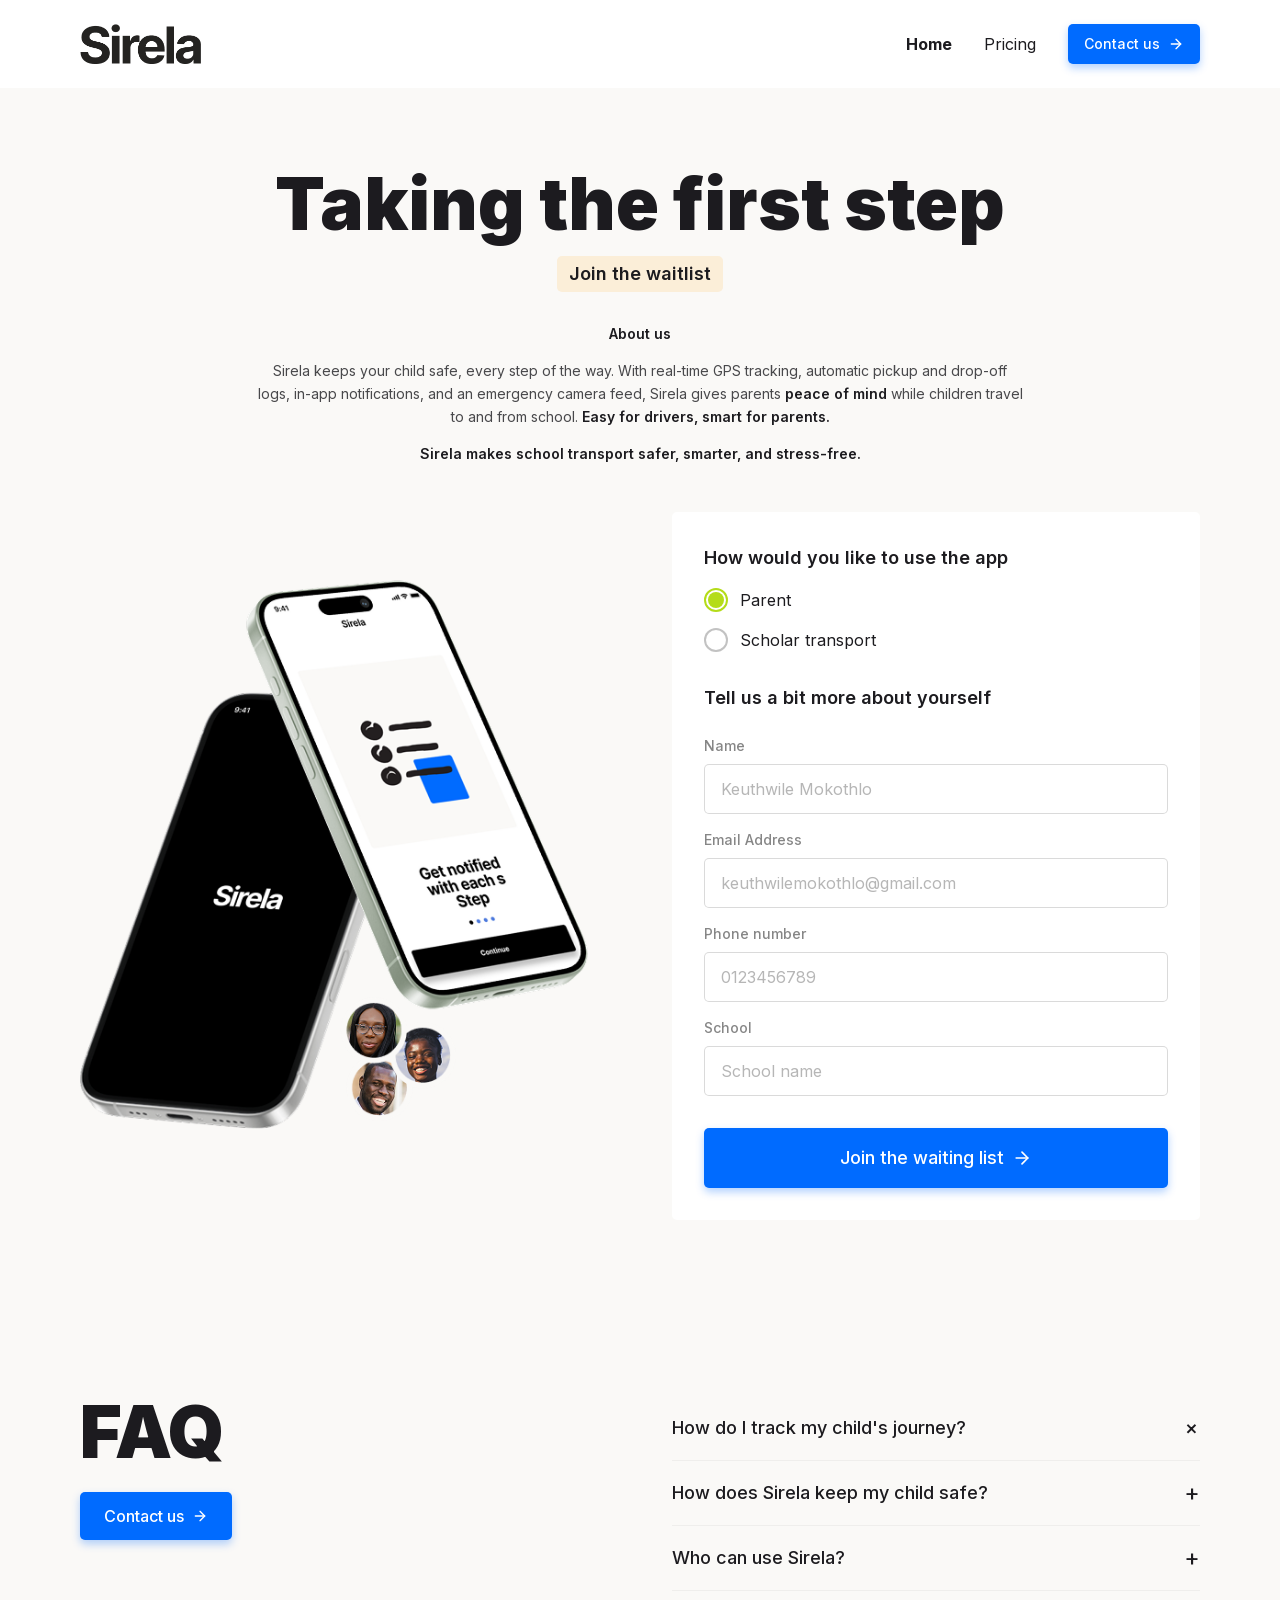
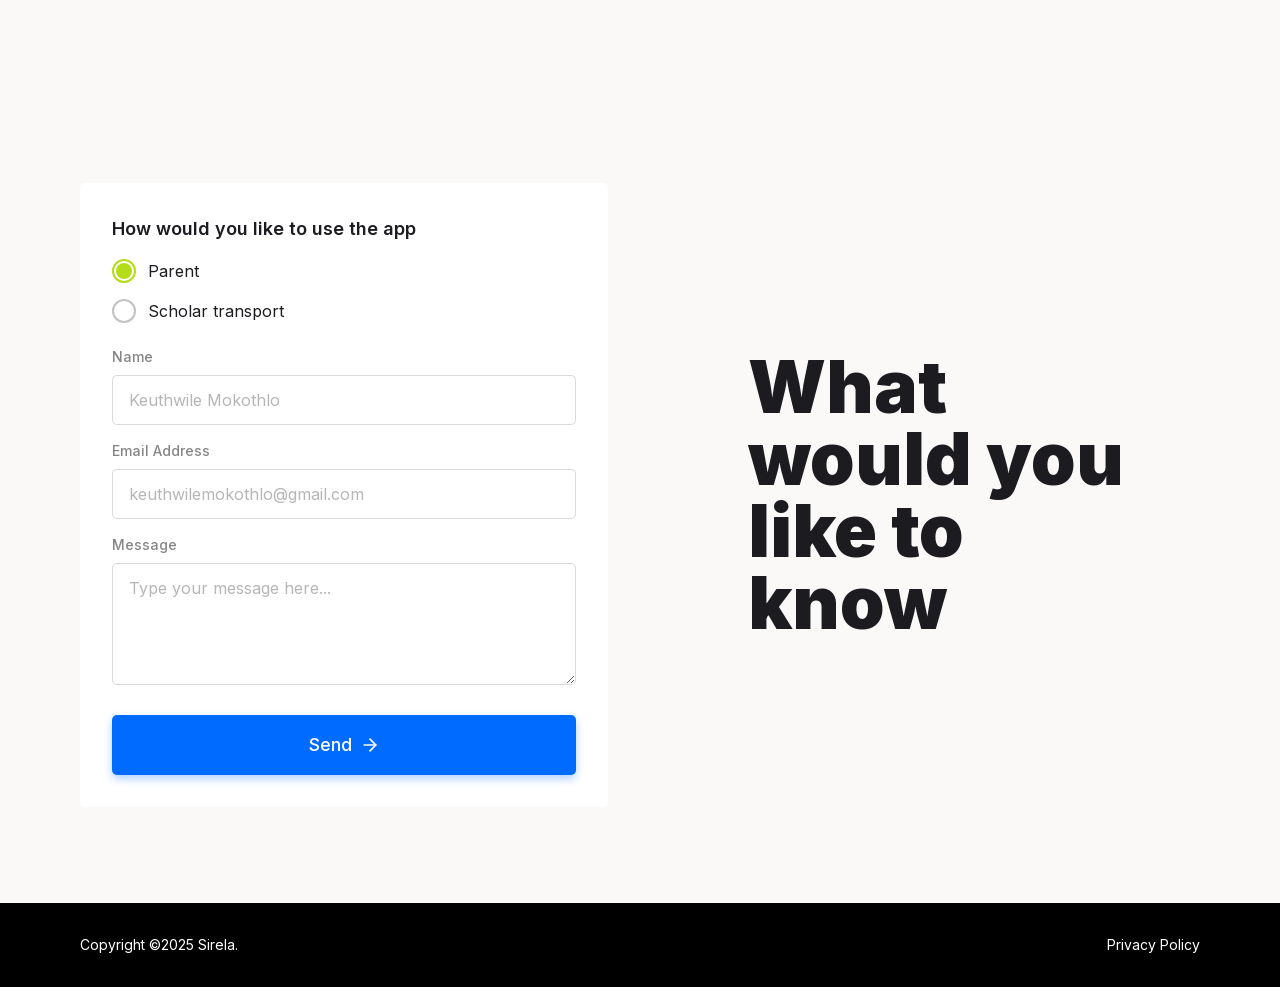
==== commit 3f48acb5: "deploy: Sirela-ZA/sirela@751be3ba810367b4b26d8e40ac2e6ce0d07ddb34" ====
--- a/index.html
+++ b/index.html
@@ -1 +1 @@
-<!DOCTYPE html><!--hyBdEHAENE7tJQyzzN3Rv--><html lang="en"><head><meta charSet="utf-8"/><meta name="viewport" content="width=device-width, initial-scale=1"/><link rel="preload" href="/_next/static/media/e4af272ccee01ff0-s.p.woff2" as="font" crossorigin="" type="font/woff2"/><link rel="preload" as="image" href="/_next/static/media/logo.5c4e28c5.png"/><link rel="preload" as="image" href="/_next/static/media/phones.e892ac1d.png"/><link rel="stylesheet" href="/_next/static/css/7488cd105010e5ec.css" data-precedence="next"/><link rel="preload" as="script" fetchPriority="low" href="/_next/static/chunks/webpack-e2395727a5876153.js"/><script src="/_next/static/chunks/87c73c54-24122e7b92478d00.js" async=""></script><script src="/_next/static/chunks/18-fcdd376a8b441eb2.js" async=""></script><script src="/_next/static/chunks/main-app-da0e91cfa96f609f.js" async=""></script><script src="/_next/static/chunks/898-aa91ba9b4f41f9dc.js" async=""></script><script src="/_next/static/chunks/425-7b5b04582e6f23ce.js" async=""></script><script src="/_next/static/chunks/app/page-434db486da763448.js" async=""></script><meta name="next-size-adjust" content=""/><title>Sirela - School Transport Safety Made Simple</title><meta name="description" content="Keep your child safe with real-time GPS tracking, automatic pickup and drop-off logs, and emergency features for school transport."/><link rel="shortcut icon" href="/favicon.ico"/><link rel="icon" href="/favicon.ico"/><link rel="apple-touch-icon" href="/logo.png"/><script src="/_next/static/chunks/polyfills-42372ed130431b0a.js" noModule=""></script></head><body class="__variable_d1882a antialiased"><div hidden=""><!--$--><!--/$--></div><div class="flex min-h-screen flex-col"><header class="sticky top-0 z-50 bg-white py-6 shadow-sm"><div class="container mx-auto px-6 lg:px-20"><div class="flex items-center justify-between"><a class="block" href="/"><img alt="Sirela Logo" width="120" height="40" decoding="async" data-nimg="1" class="h-8 w-auto object-contain sm:h-10" style="color:transparent" src="/_next/static/media/logo.5c4e28c5.png"/></a><nav class="hidden items-center gap-8 md:flex"><a class="text-base text-charcoal hover:text-primary" href="/">Home</a><a class="text-base text-charcoal hover:text-primary" href="/pricing/">Pricing</a><button class="rounded-xl bg-primary px-6 py-2.5 text-sm font-medium text-white transition-all hover:opacity-90 focus-visible:outline-none focus-visible:ring-2 focus-visible:ring-primary focus-visible:ring-offset-2">Contact us <svg xmlns="http://www.w3.org/2000/svg" width="24" height="24" viewBox="0 0 24 24" fill="none" stroke="currentColor" stroke-width="2" stroke-linecap="round" stroke-linejoin="round" class="lucide lucide-arrow-right inline h-4 w-4" aria-hidden="true"><path d="M5 12h14"></path><path d="m12 5 7 7-7 7"></path></svg></button></nav><button class="flex flex-col gap-1.5 md:hidden" aria-label="Toggle menu" aria-expanded="false"><span class="h-0.5 w-6 bg-charcoal transition-all "></span><span class="h-0.5 w-6 bg-charcoal transition-all "></span><span class="h-0.5 w-6 bg-charcoal transition-all "></span></button></div><div class="absolute left-0 right-0 top-full z-50 bg-white shadow-lg transition-all duration-300 md:hidden opacity-0 -translate-y-4 pointer-events-none"><nav class="flex flex-col p-6"><a class="border-b border-gray/10 py-3 text-charcoal focus-visible:outline-none focus-visible:ring-2 focus-visible:ring-primary" href="/">Home</a><a class="border-b border-gray/10 py-3 text-charcoal focus-visible:outline-none focus-visible:ring-2 focus-visible:ring-primary" href="/pricing/">Pricing</a><button class="mt-4 w-full rounded-xl bg-primary px-6 py-3 text-center text-sm font-medium text-white hover:opacity-90 focus-visible:outline-none focus-visible:ring-2 focus-visible:ring-primary">Contact us <svg xmlns="http://www.w3.org/2000/svg" width="24" height="24" viewBox="0 0 24 24" fill="none" stroke="currentColor" stroke-width="2" stroke-linecap="round" stroke-linejoin="round" class="lucide lucide-arrow-right inline h-4 w-4" aria-hidden="true"><path d="M5 12h14"></path><path d="m12 5 7 7-7 7"></path></svg></button></nav></div></div></header><div class="flex-1"><main><section class="relative bg-cream py-12 md:py-20"><div class="container mx-auto px-6 lg:px-20"><div class="mb-12 text-center"><h1 class="mb-4 text-5xl font-[1000] leading-tight text-charcoal sm:text-6xl md:text-6xl lg:text-7xl xl:leading-none">Taking<!-- --> <span class="relative inline-block">first step<span class="absolute -bottom-1 left-0 -z-10 h-3 w-full bg-warning md:-bottom-2 md:h-4 lg:-bottom-3 lg:h-5"></span></span></h1><button class="inline-block rounded-lg bg-warning/15 px-3 py-1 text-lg font-semibold text-charcoal transition-all hover:bg-warning/25 focus-visible:outline-none focus-visible:ring-2 focus-visible:ring-warning focus-visible:ring-offset-2">Join the waitlist</button><div class="mx-auto mt-8 max-w-lg space-y-4 "><h2 class="text-sm font-semibold text-charcoal">About us</h2><p class="text-sm leading-relaxed text-charcoal/80">Sirela keeps your child safe, every step of the way. With real-time GPS tracking, automatic pickup and drop-off logs, in-app notifications, and an emergency camera feed, Sirela gives parents<!-- --> <span class="font-semibold text-charcoal">peace of mind</span> while children travel to and from school.<!-- --> <span class="font-semibold text-charcoal">Easy for drivers, smart for parents.</span></p><p class="text-sm font-semibold text-charcoal">Sirela makes school transport safer, smarter, and stress-free.</p></div></div><div class="grid items-start gap-12 lg:grid-cols-2 lg:gap-16"><div class="order-1 lg:order-1"><div class="relative mx-auto max-w-md lg:max-w-none"><img alt="Sirela app on mobile devices" width="500" height="500" decoding="async" data-nimg="1" class="h-auto w-full" style="color:transparent" src="/_next/static/media/phones.e892ac1d.png"/></div></div><div class="order-2 lg:order-2"><form id="waitlist-form" class="space-y-8 rounded-xl bg-white p-8 shadow-sm"><div role="radiogroup" aria-labelledby="_R_1klbtbH1_" class=""><div id="_R_1klbtbH1_" class="mb-4 text-lg font-semibold text-charcoal">How would you like to use the app</div><div class="space-y-4"><label for="_R_1lklbtb_" class="flex cursor-pointer items-center gap-3 "><div class="relative"><input type="radio" id="_R_1lklbtb_" class="sr-only" aria-checked="true" name="_R_1klbtb_" checked="" value="parent"/><div role="radio" aria-checked="true" data-value="parent" tabindex="0" class="h-6 w-6 rounded-full border-2 border-lime bg-white focus-visible:outline-none focus-visible:ring-2 focus-visible:ring-primary focus-visible:ring-offset-2"><div class="absolute inset-1 rounded-full bg-lime"></div></div></div><span class="text-base text-charcoal select-none">Parent</span></label><label for="_R_2lklbtb_" class="flex cursor-pointer items-center gap-3 "><div class="relative"><input type="radio" id="_R_2lklbtb_" class="sr-only" aria-checked="false" name="_R_1klbtb_" value="scholar-transport"/><div role="radio" aria-checked="false" data-value="scholar-transport" tabindex="-1" class="h-6 w-6 rounded-full border-2 border-gray/50 bg-white focus-visible:outline-none focus-visible:ring-2 focus-visible:ring-primary focus-visible:ring-offset-2"></div></div><span class="text-base text-charcoal select-none">Scholar transport</span></label></div></div><div><h3 class="mb-6 text-lg font-semibold text-charcoal">Tell us a bit more about yourself</h3><div class="space-y-4"><div class="w-full"><label for="_R_qklbtb_" class="mb-2 block text-sm font-medium text-gray">Name</label><input id="_R_qklbtb_" aria-invalid="false" class="rounded-lg border border-gray/30 bg-white px-4 py-3 text-charcoal placeholder:text-gray/60 focus:border-primary focus:outline-none focus:ring-2 focus:ring-primary/20 focus-visible:ring-2 focus-visible:ring-primary w-full " placeholder="Keuthwile Mokothlo" required="" value=""/></div><div class="w-full"><label for="_R_1aklbtb_" class="mb-2 block text-sm font-medium text-gray">Email Address</label><input id="_R_1aklbtb_" aria-invalid="false" class="rounded-lg border border-gray/30 bg-white px-4 py-3 text-charcoal placeholder:text-gray/60 focus:border-primary focus:outline-none focus:ring-2 focus:ring-primary/20 focus-visible:ring-2 focus-visible:ring-primary w-full " type="email" placeholder="keuthwilemokothlo@gmail.com" required="" value=""/></div><div class="w-full"><label for="_R_1qklbtb_" class="mb-2 block text-sm font-medium text-gray">Phone number</label><input id="_R_1qklbtb_" aria-invalid="false" class="rounded-lg border border-gray/30 bg-white px-4 py-3 text-charcoal placeholder:text-gray/60 focus:border-primary focus:outline-none focus:ring-2 focus:ring-primary/20 focus-visible:ring-2 focus-visible:ring-primary w-full " type="tel" placeholder="0123456789" required="" value=""/></div><div class="w-full"><label for="_R_2aklbtb_" class="mb-2 block text-sm font-medium text-gray">School</label><input id="_R_2aklbtb_" aria-invalid="false" class="rounded-lg border border-gray/30 bg-white px-4 py-3 text-charcoal placeholder:text-gray/60 focus:border-primary focus:outline-none focus:ring-2 focus:ring-primary/20 focus-visible:ring-2 focus-visible:ring-primary w-full " placeholder="School name" required="" value=""/></div></div></div><button class="font-medium transition-all duration-200 flex items-center justify-center gap-2 focus-visible:outline-none focus-visible:ring-2 focus-visible:ring-primary focus-visible:ring-offset-2 active:scale-[0.98] bg-primary text-white hover:opacity-90 active:opacity-80 px-8 py-4 text-lg rounded-xl w-full " type="submit">Join the waiting list<svg xmlns="http://www.w3.org/2000/svg" width="24" height="24" viewBox="0 0 24 24" fill="none" stroke="currentColor" stroke-width="2" stroke-linecap="round" stroke-linejoin="round" class="lucide lucide-arrow-right h-5 w-5" aria-hidden="true"><path d="M5 12h14"></path><path d="m12 5 7 7-7 7"></path></svg></button></form></div></div></div></section><section class="bg-cream py-16 md:py-24"><div class="container mx-auto px-6 lg:px-20"><div class="grid gap-12 lg:grid-cols-2 lg:gap-16"><div class="text-center lg:text-left"><h2 class="mb-6 text-5xl font-black text-charcoal sm:text-6xl md:text-6xl lg:text-7xl">FAQ</h2><button class="inline-block rounded-xl bg-primary px-6 py-3 text-sm font-medium text-white transition-all hover:opacity-90 focus-visible:outline-none focus-visible:ring-2 focus-visible:ring-primary focus-visible:ring-offset-2">Contact us <svg xmlns="http://www.w3.org/2000/svg" width="24" height="24" viewBox="0 0 24 24" fill="none" stroke="currentColor" stroke-width="2" stroke-linecap="round" stroke-linejoin="round" class="lucide lucide-arrow-right inline h-4 w-4" aria-hidden="true"><path d="M5 12h14"></path><path d="m12 5 7 7-7 7"></path></svg></button></div><div class="space-y-0"><div class="border-b border-gray/10"><h3><button id="faq-1qwlgk-faq-button-0" aria-expanded="true" aria-controls="faq-1qwlgk-faq-content-0" class="flex w-full items-center justify-between py-4 text-left focus-visible:outline-none focus-visible:ring-2 focus-visible:ring-primary focus-visible:ring-offset-2"><span class="pr-4 text-base font-medium text-charcoal lg:text-lg">How do I track my child&#x27;s journey?</span><span class="flex-shrink-0 text-2xl font-light text-charcoal transition-transform duration-300 rotate-45" aria-hidden="true">+</span></button></h3><div id="faq-1qwlgk-faq-content-0" role="region" aria-labelledby="faq-1qwlgk-faq-button-0" style="height:0px;transition:height 300ms ease-in-out" class="overflow-hidden"><div class="pb-4"><p class="text-sm text-charcoal/70 lg:text-base">With Sirela, you can see real-time GPS updates, pickup and drop-off logs, and receive notifications straight to your phone so you always know where your child is during school transport.</p></div></div></div><div class="border-b border-gray/10"><h3><button id="faq-1qwlgk-faq-button-1" aria-expanded="false" aria-controls="faq-1qwlgk-faq-content-1" class="flex w-full items-center justify-between py-4 text-left focus-visible:outline-none focus-visible:ring-2 focus-visible:ring-primary focus-visible:ring-offset-2"><span class="pr-4 text-base font-medium text-charcoal lg:text-lg">How does Sirela keep my child safe?</span><span class="flex-shrink-0 text-2xl font-light text-charcoal transition-transform duration-300 " aria-hidden="true">+</span></button></h3><div id="faq-1qwlgk-faq-content-1" role="region" aria-labelledby="faq-1qwlgk-faq-button-1" style="height:0px;transition:height 300ms ease-in-out" class="overflow-hidden"><div class="pb-4"><p class="text-sm text-charcoal/70 lg:text-base">Sirela provides multiple safety features including real-time GPS tracking, automatic pickup and drop-off logs, in-app notifications, and an emergency camera feed for complete peace of mind.</p></div></div></div><div class="border-b border-gray/10"><h3><button id="faq-1qwlgk-faq-button-2" aria-expanded="false" aria-controls="faq-1qwlgk-faq-content-2" class="flex w-full items-center justify-between py-4 text-left focus-visible:outline-none focus-visible:ring-2 focus-visible:ring-primary focus-visible:ring-offset-2"><span class="pr-4 text-base font-medium text-charcoal lg:text-lg">Who can use Sirela?</span><span class="flex-shrink-0 text-2xl font-light text-charcoal transition-transform duration-300 " aria-hidden="true">+</span></button></h3><div id="faq-1qwlgk-faq-content-2" role="region" aria-labelledby="faq-1qwlgk-faq-button-2" style="height:0px;transition:height 300ms ease-in-out" class="overflow-hidden"><div class="pb-4"><p class="text-sm text-charcoal/70 lg:text-base">Sirela is designed for parents who want to track their children&#x27;s school transport, as well as school transport drivers who want to provide a safer, more transparent service.</p></div></div></div></div></div></div></section><section id="contact-form" class="bg-cream py-16 md:py-24"><div class="container mx-auto px-6 lg:px-20"><div class="grid gap-12 lg:grid-cols-2 lg:gap-16"><div class="order-2 lg:order-1"><form class="space-y-6 rounded-xl bg-white p-8 shadow-sm"><div role="radiogroup" aria-labelledby="_R_atbtbH1_" class=""><div id="_R_atbtbH1_" class="mb-4 text-lg font-semibold text-charcoal">How would you like to use the app</div><div class="space-y-4"><label for="_R_datbtb_" class="flex cursor-pointer items-center gap-3 "><div class="relative"><input type="radio" id="_R_datbtb_" class="sr-only" aria-checked="true" name="_R_atbtb_" checked="" value="parent"/><div role="radio" aria-checked="true" data-value="parent" tabindex="0" class="h-6 w-6 rounded-full border-2 border-lime bg-white focus-visible:outline-none focus-visible:ring-2 focus-visible:ring-primary focus-visible:ring-offset-2"><div class="absolute inset-1 rounded-full bg-lime"></div></div></div><span class="text-base text-charcoal select-none">Parent</span></label><label for="_R_latbtb_" class="flex cursor-pointer items-center gap-3 "><div class="relative"><input type="radio" id="_R_latbtb_" class="sr-only" aria-checked="false" name="_R_atbtb_" value="scholar-transport"/><div role="radio" aria-checked="false" data-value="scholar-transport" tabindex="-1" class="h-6 w-6 rounded-full border-2 border-gray/50 bg-white focus-visible:outline-none focus-visible:ring-2 focus-visible:ring-primary focus-visible:ring-offset-2"></div></div><span class="text-base text-charcoal select-none">Scholar transport</span></label></div></div><div class="space-y-4"><div class="w-full"><label for="_R_1itbtb_" class="mb-2 block text-sm font-medium text-gray">Name</label><input id="_R_1itbtb_" aria-invalid="false" class="rounded-lg border border-gray/30 bg-white px-4 py-3 text-charcoal placeholder:text-gray/60 focus:border-primary focus:outline-none focus:ring-2 focus:ring-primary/20 focus-visible:ring-2 focus-visible:ring-primary w-full " placeholder="Keuthwile Mokothlo" required="" value=""/></div><div class="w-full"><label for="_R_2itbtb_" class="mb-2 block text-sm font-medium text-gray">Email Address</label><input id="_R_2itbtb_" aria-invalid="false" class="rounded-lg border border-gray/30 bg-white px-4 py-3 text-charcoal placeholder:text-gray/60 focus:border-primary focus:outline-none focus:ring-2 focus:ring-primary/20 focus-visible:ring-2 focus-visible:ring-primary w-full " type="email" placeholder="keuthwilemokothlo@gmail.com" required="" value=""/></div><div><label for="message" class="mb-2 block text-sm font-medium text-gray">Message</label><textarea id="message" class="w-full rounded-xl border border-gray/30 bg-white px-4 py-3 text-charcoal placeholder:text-gray/60 focus:border-primary focus:outline-none focus:ring-2 focus:ring-primary/20 focus-visible:ring-2 focus-visible:ring-primary" rows="4" placeholder="Type your message here..." required="" aria-invalid="false"></textarea></div></div><button class="font-medium transition-all duration-200 flex items-center justify-center gap-2 focus-visible:outline-none focus-visible:ring-2 focus-visible:ring-primary focus-visible:ring-offset-2 active:scale-[0.98] bg-primary text-white hover:opacity-90 active:opacity-80 px-8 py-4 text-lg rounded-xl w-full " type="submit">Send<svg xmlns="http://www.w3.org/2000/svg" width="24" height="24" viewBox="0 0 24 24" fill="none" stroke="currentColor" stroke-width="2" stroke-linecap="round" stroke-linejoin="round" class="lucide lucide-arrow-right h-5 w-5" aria-hidden="true"><path d="M5 12h14"></path><path d="m12 5 7 7-7 7"></path></svg></button></form></div><div class="order-1 lg:order-2 flex items-center justify-center text-center lg:text-left"><h3 class="text-5xl font-[1000] leading-none text-charcoal sm:text-6xl md:text-6xl lg:text-7xl">What<br/>would you<br/>like to<br/>know</h3></div></div></div></section></main><!--$--><!--/$--></div><footer class="bg-black py-8"><div class="container mx-auto px-6 lg:px-20"><div class="flex flex-col items-center justify-between gap-4 text-center md:flex-row md:text-left"><p class="text-sm text-white">Copyright ©<!-- -->2025<!-- --> Sirela.</p><a class="text-sm text-white hover:underline focus-visible:outline-none focus-visible:ring-2 focus-visible:ring-white focus-visible:ring-offset-2 focus-visible:ring-offset-black" href="/privacy-policy/">Privacy Policy</a></div></div></footer></div><script src="/_next/static/chunks/webpack-e2395727a5876153.js" id="_R_" async=""></script><script>(self.__next_f=self.__next_f||[]).push([0])</script><script>self.__next_f.push([1,"1:\"$Sreact.fragment\"\n2:I[4209,[\"898\",\"static/chunks/898-aa91ba9b4f41f9dc.js\",\"425\",\"static/chunks/425-7b5b04582e6f23ce.js\",\"974\",\"static/chunks/app/page-434db486da763448.js\"],\"Header\"]\n3:I[5341,[],\"\"]\n4:I[25,[],\"\"]\n5:I[9664,[\"898\",\"static/chunks/898-aa91ba9b4f41f9dc.js\",\"425\",\"static/chunks/425-7b5b04582e6f23ce.js\",\"974\",\"static/chunks/app/page-434db486da763448.js\"],\"\"]\n6:I[8383,[\"898\",\"static/chunks/898-aa91ba9b4f41f9dc.js\",\"425\",\"static/chunks/425-7b5b04582e6f23ce.js\",\"974\",\"static/chunks/app/page-434db486da763448.js\"],\"HeroWithForm\"]\n7:I[8286,[\"898\",\"static/chunks/898-aa91ba9b4f41f9dc.js\",\"425\",\"static/chunks/425-7b5b04582e6f23ce.js\",\"974\",\"static/chunks/app/page-434db486da763448.js\"],\"FAQSection\"]\n8:I[5778,[\"898\",\"static/chunks/898-aa91ba9b4f41f9dc.js\",\"425\",\"static/chunks/425-7b5b04582e6f23ce.js\",\"974\",\"static/chunks/app/page-434db486da763448.js\"],\"ContactSection\"]\n9:I[5104,[],\"OutletBoundary\"]\nb:I[7158,[],\"AsyncMetadataOutlet\"]\nd:I[5104,[],\"ViewportBoundary\"]\nf:I[5104,[],\"MetadataBoundary\"]\n10:\"$Sreact.suspense\"\n12:I[4431,[],\"\"]\n:HL[\"/_next/static/media/e4af272ccee01ff0-s.p.woff2\",\"font\",{\"crossOrigin\":\"\",\"type\":\"font/woff2\"}]\n:HL[\"/_next/static/css/7488cd105010e5ec.css\",\"style\"]\n"])</script><script>self.__next_f.push([1,"0:{\"P\":null,\"b\":\"hyBdEHAENE7tJQyzzN3Rv\",\"p\":\"\",\"c\":[\"\",\"\"],\"i\":false,\"f\":[[[\"\",{\"children\":[\"__PAGE__\",{}]},\"$undefined\",\"$undefined\",true],[\"\",[\"$\",\"$1\",\"c\",{\"children\":[[[\"$\",\"link\",\"0\",{\"rel\":\"stylesheet\",\"href\":\"/_next/static/css/7488cd105010e5ec.css\",\"precedence\":\"next\",\"crossOrigin\":\"$undefined\",\"nonce\":\"$undefined\"}]],[\"$\",\"html\",null,{\"lang\":\"en\",\"children\":[\"$\",\"body\",null,{\"className\":\"__variable_d1882a antialiased\",\"children\":[\"$\",\"div\",null,{\"className\":\"flex min-h-screen flex-col\",\"children\":[[\"$\",\"$L2\",null,{}],[\"$\",\"div\",null,{\"className\":\"flex-1\",\"children\":[\"$\",\"$L3\",null,{\"parallelRouterKey\":\"children\",\"error\":\"$undefined\",\"errorStyles\":\"$undefined\",\"errorScripts\":\"$undefined\",\"template\":[\"$\",\"$L4\",null,{}],\"templateStyles\":\"$undefined\",\"templateScripts\":\"$undefined\",\"notFound\":[[[\"$\",\"title\",null,{\"children\":\"404: This page could not be found.\"}],[\"$\",\"div\",null,{\"style\":{\"fontFamily\":\"system-ui,\\\"Segoe UI\\\",Roboto,Helvetica,Arial,sans-serif,\\\"Apple Color Emoji\\\",\\\"Segoe UI Emoji\\\"\",\"height\":\"100vh\",\"textAlign\":\"center\",\"display\":\"flex\",\"flexDirection\":\"column\",\"alignItems\":\"center\",\"justifyContent\":\"center\"},\"children\":[\"$\",\"div\",null,{\"children\":[[\"$\",\"style\",null,{\"dangerouslySetInnerHTML\":{\"__html\":\"body{color:#000;background:#fff;margin:0}.next-error-h1{border-right:1px solid rgba(0,0,0,.3)}@media (prefers-color-scheme:dark){body{color:#fff;background:#000}.next-error-h1{border-right:1px solid rgba(255,255,255,.3)}}\"}}],[\"$\",\"h1\",null,{\"className\":\"next-error-h1\",\"style\":{\"display\":\"inline-block\",\"margin\":\"0 20px 0 0\",\"padding\":\"0 23px 0 0\",\"fontSize\":24,\"fontWeight\":500,\"verticalAlign\":\"top\",\"lineHeight\":\"49px\"},\"children\":404}],[\"$\",\"div\",null,{\"style\":{\"display\":\"inline-block\"},\"children\":[\"$\",\"h2\",null,{\"style\":{\"fontSize\":14,\"fontWeight\":400,\"lineHeight\":\"49px\",\"margin\":0},\"children\":\"This page could not be found.\"}]}]]}]}]],[]],\"forbidden\":\"$undefined\",\"unauthorized\":\"$undefined\"}]}],[\"$\",\"footer\",null,{\"className\":\"bg-black py-8\",\"children\":[\"$\",\"div\",null,{\"className\":\"container mx-auto px-6 lg:px-20\",\"children\":[\"$\",\"div\",null,{\"className\":\"flex flex-col items-center justify-between gap-4 text-center md:flex-row md:text-left\",\"children\":[[\"$\",\"p\",null,{\"className\":\"text-sm text-white\",\"children\":[\"Copyright ©\",2025,\" Sirela.\"]}],[\"$\",\"$L5\",null,{\"href\":\"/privacy-policy\",\"className\":\"text-sm text-white hover:underline focus-visible:outline-none focus-visible:ring-2 focus-visible:ring-white focus-visible:ring-offset-2 focus-visible:ring-offset-black\",\"children\":\"Privacy Policy\"}]]}]}]}]]}]}]}]]}],{\"children\":[\"__PAGE__\",[\"$\",\"$1\",\"c\",{\"children\":[[\"$\",\"main\",null,{\"children\":[[\"$\",\"$L6\",null,{}],[\"$\",\"$L7\",null,{\"items\":[{\"question\":\"How do I track my child's journey?\",\"answer\":\"With Sirela, you can see real-time GPS updates, pickup and drop-off logs, and receive notifications straight to your phone so you always know where your child is during school transport.\"},{\"question\":\"How does Sirela keep my child safe?\",\"answer\":\"Sirela provides multiple safety features including real-time GPS tracking, automatic pickup and drop-off logs, in-app notifications, and an emergency camera feed for complete peace of mind.\"},{\"question\":\"Who can use Sirela?\",\"answer\":\"Sirela is designed for parents who want to track their children's school transport, as well as school transport drivers who want to provide a safer, more transparent service.\"}]}],[\"$\",\"$L8\",null,{}]]}],null,[\"$\",\"$L9\",null,{\"children\":[\"$La\",[\"$\",\"$Lb\",null,{\"promise\":\"$@c\"}]]}]]}],{},null,false]},null,false],[\"$\",\"$1\",\"h\",{\"children\":[null,[[\"$\",\"$Ld\",null,{\"children\":\"$Le\"}],[\"$\",\"meta\",null,{\"name\":\"next-size-adjust\",\"content\":\"\"}]],[\"$\",\"$Lf\",null,{\"children\":[\"$\",\"div\",null,{\"hidden\":true,\"children\":[\"$\",\"$10\",null,{\"fallback\":null,\"children\":\"$L11\"}]}]}]]}],false]],\"m\":\"$undefined\",\"G\":[\"$12\",[]],\"s\":false,\"S\":true}\n"])</script><script>self.__next_f.push([1,"e:[[\"$\",\"meta\",\"0\",{\"charSet\":\"utf-8\"}],[\"$\",\"meta\",\"1\",{\"name\":\"viewport\",\"content\":\"width=device-width, initial-scale=1\"}]]\na:null\n"])</script><script>self.__next_f.push([1,"13:I[6505,[],\"IconMark\"]\nc:{\"metadata\":[[\"$\",\"title\",\"0\",{\"children\":\"Sirela - School Transport Safety Made Simple\"}],[\"$\",\"meta\",\"1\",{\"name\":\"description\",\"content\":\"Keep your child safe with real-time GPS tracking, automatic pickup and drop-off logs, and emergency features for school transport.\"}],[\"$\",\"link\",\"2\",{\"rel\":\"shortcut icon\",\"href\":\"/favicon.ico\"}],[\"$\",\"link\",\"3\",{\"rel\":\"icon\",\"href\":\"/favicon.ico\"}],[\"$\",\"link\",\"4\",{\"rel\":\"apple-touch-icon\",\"href\":\"/logo.png\"}],[\"$\",\"$L13\",\"5\",{}]],\"error\":null,\"digest\":\"$undefined\"}\n"])</script><script>self.__next_f.push([1,"11:\"$c:metadata\"\n"])</script></body></html>+<!DOCTYPE html><!--jYHaWFDaRkIA_DHpNUWoT--><html lang="en"><head><meta charSet="utf-8"/><meta name="viewport" content="width=device-width, initial-scale=1"/><link rel="preload" href="/_next/static/media/e4af272ccee01ff0-s.p.woff2" as="font" crossorigin="" type="font/woff2"/><link rel="preload" as="image" href="/_next/static/media/logo.5c4e28c5.png"/><link rel="preload" as="image" href="/_next/static/media/phones.e892ac1d.png"/><link rel="stylesheet" href="/_next/static/css/d09bccf55dca7355.css" data-precedence="next"/><link rel="preload" as="script" fetchPriority="low" href="/_next/static/chunks/webpack-e2395727a5876153.js"/><script src="/_next/static/chunks/87c73c54-24122e7b92478d00.js" async=""></script><script src="/_next/static/chunks/18-fcdd376a8b441eb2.js" async=""></script><script src="/_next/static/chunks/main-app-da0e91cfa96f609f.js" async=""></script><script src="/_next/static/chunks/898-aa91ba9b4f41f9dc.js" async=""></script><script src="/_next/static/chunks/425-a85d0c3fa57e32dc.js" async=""></script><script src="/_next/static/chunks/app/page-0562def07698aad5.js" async=""></script><meta name="next-size-adjust" content=""/><title>Sirela - School Transport Safety Made Simple</title><meta name="description" content="Keep your child safe with real-time GPS tracking, automatic pickup and drop-off logs, and emergency features for school transport."/><link rel="shortcut icon" href="/favicon.ico"/><link rel="icon" href="/favicon.ico"/><link rel="apple-touch-icon" href="/logo.png"/><script src="/_next/static/chunks/polyfills-42372ed130431b0a.js" noModule=""></script></head><body class="__variable_d1882a antialiased"><div hidden=""><!--$--><!--/$--></div><div class="flex min-h-screen flex-col"><header class="sticky top-0 z-50 bg-white py-6"><div class="container mx-auto px-6 lg:px-20"><div class="flex items-center justify-between"><a class="block" href="/"><img alt="Sirela Logo" width="120" height="40" decoding="async" data-nimg="1" class="h-8 w-auto object-contain sm:h-10" style="color:transparent" src="/_next/static/media/logo.5c4e28c5.png"/></a><nav class="hidden items-center gap-8 md:flex"><a class="text-base hover:text-primary font-bold text-charcoal" href="/">Home</a><a class="text-base hover:text-primary text-charcoal" href="/pricing/">Pricing</a><button class="font-medium transition-all duration-200 flex items-center justify-center gap-2 focus-visible:outline-none focus-visible:ring-2 focus-visible:ring-primary focus-visible:ring-offset-2 active:scale-[0.98] shadow-[0_4px_8px_rgba(0,107,255,0.3)] bg-primary text-white hover:opacity-90 active:opacity-80 px-4 py-2 text-sm rounded-[5px]  py-2.5">Contact us <svg xmlns="http://www.w3.org/2000/svg" width="24" height="24" viewBox="0 0 24 24" fill="none" stroke="currentColor" stroke-width="2" stroke-linecap="round" stroke-linejoin="round" class="lucide lucide-arrow-right inline h-4 w-4" aria-hidden="true"><path d="M5 12h14"></path><path d="m12 5 7 7-7 7"></path></svg></button></nav><button class="flex flex-col gap-1.5 md:hidden" aria-label="Toggle menu" aria-expanded="false"><span class="h-0.5 w-6 bg-charcoal transition-all "></span><span class="h-0.5 w-6 bg-charcoal transition-all "></span><span class="h-0.5 w-6 bg-charcoal transition-all "></span></button></div><div class="fixed inset-x-0 top-[72px] bottom-0 z-50 bg-white transition-all duration-300 md:hidden opacity-0 -translate-y-4 pointer-events-none"><nav class="flex flex-col gap-4 p-6"><a class="block py-2 focus-visible:outline-none focus-visible:ring-2 focus-visible:ring-primary font-bold text-charcoal" href="/">Home</a><a class="block py-2 focus-visible:outline-none focus-visible:ring-2 focus-visible:ring-primary text-charcoal" href="/pricing/">Pricing</a><button class="font-medium transition-all duration-200 flex items-center justify-center gap-2 focus-visible:outline-none focus-visible:ring-2 focus-visible:ring-primary focus-visible:ring-offset-2 active:scale-[0.98] shadow-[0_4px_8px_rgba(0,107,255,0.3)] bg-primary text-white hover:opacity-90 active:opacity-80 px-6 py-3 text-base rounded-[5px] w-full mt-2">Contact us <svg xmlns="http://www.w3.org/2000/svg" width="24" height="24" viewBox="0 0 24 24" fill="none" stroke="currentColor" stroke-width="2" stroke-linecap="round" stroke-linejoin="round" class="lucide lucide-arrow-right inline h-4 w-4" aria-hidden="true"><path d="M5 12h14"></path><path d="m12 5 7 7-7 7"></path></svg></button></nav></div></div></header><div class="flex-1"><main><section class="relative bg-cream py-12 md:py-20"><div class="container mx-auto px-6 lg:px-20"><div class="mb-12 text-center"><h1 class="mb-4 text-5xl font-[1000] leading-tight text-charcoal sm:text-6xl md:text-6xl lg:text-7xl xl:leading-none">Taking<!-- --> <span class="relative inline-block">the first step<span class="absolute -bottom-1 left-0 -z-10 h-3 w-full bg-warning md:-bottom-2 md:h-4 lg:-bottom-3 lg:h-5"></span></span></h1><div class="inline-block rounded-[5px] bg-warning/15 px-3 py-1"><span class="text-lg font-semibold text-charcoal">Join the waitlist</span></div><div class="mx-auto mt-8 max-w-3xl space-y-4 "><h2 class="text-sm font-semibold text-charcoal">About us</h2><p class="text-sm leading-relaxed text-charcoal/80">Sirela keeps your child safe, every step of the way. With real-time GPS tracking, automatic pickup and drop-off logs, in-app notifications, and an emergency camera feed, Sirela gives parents<!-- --> <span class="font-semibold text-charcoal">peace of mind</span> while children travel to and from school.<!-- --> <span class="font-semibold text-charcoal">Easy for drivers, smart for parents.</span></p><p class="text-sm font-semibold text-charcoal">Sirela makes school transport safer, smarter, and stress-free.</p></div></div><div class="grid items-start gap-12 lg:grid-cols-2 lg:gap-16"><div class="order-1 lg:order-1"><div class="relative mx-auto max-w-md lg:max-w-none"><img alt="Sirela app on mobile devices" width="500" height="500" decoding="async" data-nimg="1" class="h-auto w-full" style="color:transparent" src="/_next/static/media/phones.e892ac1d.png"/></div></div><div class="order-2 lg:order-2"><form id="waitlist-form" class="space-y-8 rounded-[5px] bg-white p-8"><div role="radiogroup" aria-labelledby="_R_1klbtbH1_" class=""><div id="_R_1klbtbH1_" class="mb-4 text-lg font-semibold text-charcoal">How would you like to use the app</div><div class="space-y-4"><label for="_R_1lklbtb_" class="flex cursor-pointer items-center gap-3 "><div class="relative"><input type="radio" id="_R_1lklbtb_" class="sr-only" aria-checked="true" name="_R_1klbtb_" checked="" value="parent"/><div role="radio" aria-checked="true" data-value="parent" tabindex="0" class="h-6 w-6 rounded-full border-2 border-lime bg-white focus-visible:outline-none focus-visible:ring-2 focus-visible:ring-primary focus-visible:ring-offset-2"><div class="absolute inset-1 rounded-full bg-lime"></div></div></div><span class="text-base text-charcoal select-none">Parent</span></label><label for="_R_2lklbtb_" class="flex cursor-pointer items-center gap-3 "><div class="relative"><input type="radio" id="_R_2lklbtb_" class="sr-only" aria-checked="false" name="_R_1klbtb_" value="scholar-transport"/><div role="radio" aria-checked="false" data-value="scholar-transport" tabindex="-1" class="h-6 w-6 rounded-full border-2 border-gray/50 bg-white focus-visible:outline-none focus-visible:ring-2 focus-visible:ring-primary focus-visible:ring-offset-2"></div></div><span class="text-base text-charcoal select-none">Scholar transport</span></label></div></div><div><h3 class="mb-6 text-lg font-semibold text-charcoal">Tell us a bit more about yourself</h3><div class="space-y-4"><div class="w-full"><label for="_R_qklbtb_" class="mb-2 block text-sm font-medium text-gray">Name</label><input id="_R_qklbtb_" aria-invalid="false" class="rounded-[5px] border border-gray/30 bg-white px-4 py-3 text-charcoal placeholder:text-gray/60 focus:border-primary focus:outline-none focus:ring-2 focus:ring-primary/20 focus-visible:ring-2 focus-visible:ring-primary w-full " placeholder="Keuthwile Mokothlo" required="" value=""/></div><div class="w-full"><label for="_R_1aklbtb_" class="mb-2 block text-sm font-medium text-gray">Email Address</label><input id="_R_1aklbtb_" aria-invalid="false" class="rounded-[5px] border border-gray/30 bg-white px-4 py-3 text-charcoal placeholder:text-gray/60 focus:border-primary focus:outline-none focus:ring-2 focus:ring-primary/20 focus-visible:ring-2 focus-visible:ring-primary w-full " type="email" placeholder="keuthwilemokothlo@gmail.com" required="" value=""/></div><div class="w-full"><label for="_R_1qklbtb_" class="mb-2 block text-sm font-medium text-gray">Phone number</label><input id="_R_1qklbtb_" aria-invalid="false" class="rounded-[5px] border border-gray/30 bg-white px-4 py-3 text-charcoal placeholder:text-gray/60 focus:border-primary focus:outline-none focus:ring-2 focus:ring-primary/20 focus-visible:ring-2 focus-visible:ring-primary w-full " type="tel" placeholder="0123456789" required="" value=""/></div><div class="w-full"><label for="_R_2aklbtb_" class="mb-2 block text-sm font-medium text-gray">School</label><input id="_R_2aklbtb_" aria-invalid="false" class="rounded-[5px] border border-gray/30 bg-white px-4 py-3 text-charcoal placeholder:text-gray/60 focus:border-primary focus:outline-none focus:ring-2 focus:ring-primary/20 focus-visible:ring-2 focus-visible:ring-primary w-full " placeholder="School name" required="" value=""/></div></div></div><button class="font-medium transition-all duration-200 flex items-center justify-center gap-2 focus-visible:outline-none focus-visible:ring-2 focus-visible:ring-primary focus-visible:ring-offset-2 active:scale-[0.98] shadow-[0_4px_8px_rgba(0,107,255,0.3)] bg-primary text-white hover:opacity-90 active:opacity-80 px-8 py-4 text-lg rounded-[5px] w-full " type="submit">Join the waiting list<svg xmlns="http://www.w3.org/2000/svg" width="24" height="24" viewBox="0 0 24 24" fill="none" stroke="currentColor" stroke-width="2" stroke-linecap="round" stroke-linejoin="round" class="lucide lucide-arrow-right h-5 w-5" aria-hidden="true"><path d="M5 12h14"></path><path d="m12 5 7 7-7 7"></path></svg></button></form></div></div></div></section><section class="bg-cream py-16 md:py-24"><div class="container mx-auto px-6 lg:px-20"><div class="grid gap-12 lg:grid-cols-2 lg:gap-16"><div class="text-center lg:text-left"><h2 class="mb-6 text-5xl font-black text-charcoal sm:text-6xl md:text-6xl lg:text-7xl">FAQ</h2><button class="font-medium transition-all duration-200 flex items-center justify-center gap-2 focus-visible:outline-none focus-visible:ring-2 focus-visible:ring-primary focus-visible:ring-offset-2 active:scale-[0.98] shadow-[0_4px_8px_rgba(0,107,255,0.3)] bg-primary text-white hover:opacity-90 active:opacity-80 px-6 py-3 text-base rounded-[5px]  ">Contact us <svg xmlns="http://www.w3.org/2000/svg" width="24" height="24" viewBox="0 0 24 24" fill="none" stroke="currentColor" stroke-width="2" stroke-linecap="round" stroke-linejoin="round" class="lucide lucide-arrow-right inline h-4 w-4" aria-hidden="true"><path d="M5 12h14"></path><path d="m12 5 7 7-7 7"></path></svg></button></div><div class="space-y-0"><div class="border-b border-gray/10"><h3><button id="faq-ffmeyt-faq-button-0" aria-expanded="true" aria-controls="faq-ffmeyt-faq-content-0" class="flex w-full items-center justify-between py-4 text-left focus-visible:outline-none focus-visible:ring-2 focus-visible:ring-primary focus-visible:ring-offset-2"><span class="pr-4 text-base font-medium text-charcoal lg:text-lg">How do I track my child&#x27;s journey?</span><span class="flex-shrink-0 text-2xl font-light text-charcoal transition-transform duration-300 rotate-45" aria-hidden="true">+</span></button></h3><div id="faq-ffmeyt-faq-content-0" role="region" aria-labelledby="faq-ffmeyt-faq-button-0" style="height:0px;transition:height 300ms ease-in-out" class="overflow-hidden"><div class="pb-4"><p class="text-sm text-charcoal/70 lg:text-base">With Sirela, you can see real-time GPS updates, pickup and drop-off logs, and receive notifications straight to your phone so you always know where your child is during school transport.</p></div></div></div><div class="border-b border-gray/10"><h3><button id="faq-ffmeyt-faq-button-1" aria-expanded="false" aria-controls="faq-ffmeyt-faq-content-1" class="flex w-full items-center justify-between py-4 text-left focus-visible:outline-none focus-visible:ring-2 focus-visible:ring-primary focus-visible:ring-offset-2"><span class="pr-4 text-base font-medium text-charcoal lg:text-lg">How does Sirela keep my child safe?</span><span class="flex-shrink-0 text-2xl font-light text-charcoal transition-transform duration-300 " aria-hidden="true">+</span></button></h3><div id="faq-ffmeyt-faq-content-1" role="region" aria-labelledby="faq-ffmeyt-faq-button-1" style="height:0px;transition:height 300ms ease-in-out" class="overflow-hidden"><div class="pb-4"><p class="text-sm text-charcoal/70 lg:text-base">Sirela provides multiple safety features including real-time GPS tracking, automatic pickup and drop-off logs, in-app notifications, and an emergency camera feed for complete peace of mind.</p></div></div></div><div class="border-b border-gray/10"><h3><button id="faq-ffmeyt-faq-button-2" aria-expanded="false" aria-controls="faq-ffmeyt-faq-content-2" class="flex w-full items-center justify-between py-4 text-left focus-visible:outline-none focus-visible:ring-2 focus-visible:ring-primary focus-visible:ring-offset-2"><span class="pr-4 text-base font-medium text-charcoal lg:text-lg">Who can use Sirela?</span><span class="flex-shrink-0 text-2xl font-light text-charcoal transition-transform duration-300 " aria-hidden="true">+</span></button></h3><div id="faq-ffmeyt-faq-content-2" role="region" aria-labelledby="faq-ffmeyt-faq-button-2" style="height:0px;transition:height 300ms ease-in-out" class="overflow-hidden"><div class="pb-4"><p class="text-sm text-charcoal/70 lg:text-base">Sirela is designed for parents who want to track their children&#x27;s school transport, as well as school transport drivers who want to provide a safer, more transparent service.</p></div></div></div></div></div></div></section><section id="contact-form" class="bg-cream py-16 md:py-24"><div class="container mx-auto px-6 lg:px-20"><div class="grid gap-12 lg:grid-cols-2 lg:gap-16"><div class="order-2 lg:order-1"><form class="space-y-6 rounded-[5px] bg-white p-8"><div role="radiogroup" aria-labelledby="_R_atbtbH1_" class=""><div id="_R_atbtbH1_" class="mb-4 text-lg font-semibold text-charcoal">How would you like to use the app</div><div class="space-y-4"><label for="_R_datbtb_" class="flex cursor-pointer items-center gap-3 "><div class="relative"><input type="radio" id="_R_datbtb_" class="sr-only" aria-checked="true" name="_R_atbtb_" checked="" value="parent"/><div role="radio" aria-checked="true" data-value="parent" tabindex="0" class="h-6 w-6 rounded-full border-2 border-lime bg-white focus-visible:outline-none focus-visible:ring-2 focus-visible:ring-primary focus-visible:ring-offset-2"><div class="absolute inset-1 rounded-full bg-lime"></div></div></div><span class="text-base text-charcoal select-none">Parent</span></label><label for="_R_latbtb_" class="flex cursor-pointer items-center gap-3 "><div class="relative"><input type="radio" id="_R_latbtb_" class="sr-only" aria-checked="false" name="_R_atbtb_" value="scholar-transport"/><div role="radio" aria-checked="false" data-value="scholar-transport" tabindex="-1" class="h-6 w-6 rounded-full border-2 border-gray/50 bg-white focus-visible:outline-none focus-visible:ring-2 focus-visible:ring-primary focus-visible:ring-offset-2"></div></div><span class="text-base text-charcoal select-none">Scholar transport</span></label></div></div><div class="space-y-4"><div class="w-full"><label for="_R_1itbtb_" class="mb-2 block text-sm font-medium text-gray">Name</label><input id="_R_1itbtb_" aria-invalid="false" class="rounded-[5px] border border-gray/30 bg-white px-4 py-3 text-charcoal placeholder:text-gray/60 focus:border-primary focus:outline-none focus:ring-2 focus:ring-primary/20 focus-visible:ring-2 focus-visible:ring-primary w-full " placeholder="Keuthwile Mokothlo" required="" value=""/></div><div class="w-full"><label for="_R_2itbtb_" class="mb-2 block text-sm font-medium text-gray">Email Address</label><input id="_R_2itbtb_" aria-invalid="false" class="rounded-[5px] border border-gray/30 bg-white px-4 py-3 text-charcoal placeholder:text-gray/60 focus:border-primary focus:outline-none focus:ring-2 focus:ring-primary/20 focus-visible:ring-2 focus-visible:ring-primary w-full " type="email" placeholder="keuthwilemokothlo@gmail.com" required="" value=""/></div><div><label for="message" class="mb-2 block text-sm font-medium text-gray">Message</label><textarea id="message" class="w-full rounded-[5px] border border-gray/30 bg-white px-4 py-3 text-charcoal placeholder:text-gray/60 focus:border-primary focus:outline-none focus:ring-2 focus:ring-primary/20 focus-visible:ring-2 focus-visible:ring-primary" rows="4" placeholder="Type your message here..." required="" aria-invalid="false"></textarea></div></div><button class="font-medium transition-all duration-200 flex items-center justify-center gap-2 focus-visible:outline-none focus-visible:ring-2 focus-visible:ring-primary focus-visible:ring-offset-2 active:scale-[0.98] shadow-[0_4px_8px_rgba(0,107,255,0.3)] bg-primary text-white hover:opacity-90 active:opacity-80 px-8 py-4 text-lg rounded-[5px] w-full " type="submit">Send<svg xmlns="http://www.w3.org/2000/svg" width="24" height="24" viewBox="0 0 24 24" fill="none" stroke="currentColor" stroke-width="2" stroke-linecap="round" stroke-linejoin="round" class="lucide lucide-arrow-right h-5 w-5" aria-hidden="true"><path d="M5 12h14"></path><path d="m12 5 7 7-7 7"></path></svg></button></form></div><div class="order-1 lg:order-2 flex items-center justify-center text-center lg:text-left"><h3 class="text-5xl font-[1000] leading-none text-charcoal sm:text-6xl md:text-6xl lg:text-7xl">What<br/>would you<br/>like to<br/>know</h3></div></div></div></section></main><!--$--><!--/$--></div><footer class="bg-black py-8"><div class="container mx-auto px-6 lg:px-20"><div class="flex flex-col items-center justify-between gap-4 text-center md:flex-row md:text-left"><p class="text-sm text-white">Copyright ©<!-- -->2025<!-- --> Sirela.</p><a class="text-sm text-white hover:underline focus-visible:outline-none focus-visible:ring-2 focus-visible:ring-white focus-visible:ring-offset-2 focus-visible:ring-offset-black" href="/privacy-policy/">Privacy Policy</a></div></div></footer></div><script src="/_next/static/chunks/webpack-e2395727a5876153.js" id="_R_" async=""></script><script>(self.__next_f=self.__next_f||[]).push([0])</script><script>self.__next_f.push([1,"1:\"$Sreact.fragment\"\n2:I[4209,[\"898\",\"static/chunks/898-aa91ba9b4f41f9dc.js\",\"425\",\"static/chunks/425-a85d0c3fa57e32dc.js\",\"974\",\"static/chunks/app/page-0562def07698aad5.js\"],\"Header\"]\n3:I[5341,[],\"\"]\n4:I[25,[],\"\"]\n5:I[9664,[\"898\",\"static/chunks/898-aa91ba9b4f41f9dc.js\",\"425\",\"static/chunks/425-a85d0c3fa57e32dc.js\",\"974\",\"static/chunks/app/page-0562def07698aad5.js\"],\"\"]\n6:I[8383,[\"898\",\"static/chunks/898-aa91ba9b4f41f9dc.js\",\"425\",\"static/chunks/425-a85d0c3fa57e32dc.js\",\"974\",\"static/chunks/app/page-0562def07698aad5.js\"],\"HeroWithForm\"]\n7:I[8286,[\"898\",\"static/chunks/898-aa91ba9b4f41f9dc.js\",\"425\",\"static/chunks/425-a85d0c3fa57e32dc.js\",\"974\",\"static/chunks/app/page-0562def07698aad5.js\"],\"FAQSection\"]\n8:I[5778,[\"898\",\"static/chunks/898-aa91ba9b4f41f9dc.js\",\"425\",\"static/chunks/425-a85d0c3fa57e32dc.js\",\"974\",\"static/chunks/app/page-0562def07698aad5.js\"],\"ContactSection\"]\n9:I[5104,[],\"OutletBoundary\"]\nb:I[7158,[],\"AsyncMetadataOutlet\"]\nd:I[5104,[],\"ViewportBoundary\"]\nf:I[5104,[],\"MetadataBoundary\"]\n10:\"$Sreact.suspense\"\n12:I[4431,[],\"\"]\n:HL[\"/_next/static/media/e4af272ccee01ff0-s.p.woff2\",\"font\",{\"crossOrigin\":\"\",\"type\":\"font/woff2\"}]\n:HL[\"/_next/static/css/d09bccf55dca7355.css\",\"style\"]\n"])</script><script>self.__next_f.push([1,"0:{\"P\":null,\"b\":\"jYHaWFDaRkIA_DHpNUWoT\",\"p\":\"\",\"c\":[\"\",\"\"],\"i\":false,\"f\":[[[\"\",{\"children\":[\"__PAGE__\",{}]},\"$undefined\",\"$undefined\",true],[\"\",[\"$\",\"$1\",\"c\",{\"children\":[[[\"$\",\"link\",\"0\",{\"rel\":\"stylesheet\",\"href\":\"/_next/static/css/d09bccf55dca7355.css\",\"precedence\":\"next\",\"crossOrigin\":\"$undefined\",\"nonce\":\"$undefined\"}]],[\"$\",\"html\",null,{\"lang\":\"en\",\"children\":[\"$\",\"body\",null,{\"className\":\"__variable_d1882a antialiased\",\"children\":[\"$\",\"div\",null,{\"className\":\"flex min-h-screen flex-col\",\"children\":[[\"$\",\"$L2\",null,{}],[\"$\",\"div\",null,{\"className\":\"flex-1\",\"children\":[\"$\",\"$L3\",null,{\"parallelRouterKey\":\"children\",\"error\":\"$undefined\",\"errorStyles\":\"$undefined\",\"errorScripts\":\"$undefined\",\"template\":[\"$\",\"$L4\",null,{}],\"templateStyles\":\"$undefined\",\"templateScripts\":\"$undefined\",\"notFound\":[[[\"$\",\"title\",null,{\"children\":\"404: This page could not be found.\"}],[\"$\",\"div\",null,{\"style\":{\"fontFamily\":\"system-ui,\\\"Segoe UI\\\",Roboto,Helvetica,Arial,sans-serif,\\\"Apple Color Emoji\\\",\\\"Segoe UI Emoji\\\"\",\"height\":\"100vh\",\"textAlign\":\"center\",\"display\":\"flex\",\"flexDirection\":\"column\",\"alignItems\":\"center\",\"justifyContent\":\"center\"},\"children\":[\"$\",\"div\",null,{\"children\":[[\"$\",\"style\",null,{\"dangerouslySetInnerHTML\":{\"__html\":\"body{color:#000;background:#fff;margin:0}.next-error-h1{border-right:1px solid rgba(0,0,0,.3)}@media (prefers-color-scheme:dark){body{color:#fff;background:#000}.next-error-h1{border-right:1px solid rgba(255,255,255,.3)}}\"}}],[\"$\",\"h1\",null,{\"className\":\"next-error-h1\",\"style\":{\"display\":\"inline-block\",\"margin\":\"0 20px 0 0\",\"padding\":\"0 23px 0 0\",\"fontSize\":24,\"fontWeight\":500,\"verticalAlign\":\"top\",\"lineHeight\":\"49px\"},\"children\":404}],[\"$\",\"div\",null,{\"style\":{\"display\":\"inline-block\"},\"children\":[\"$\",\"h2\",null,{\"style\":{\"fontSize\":14,\"fontWeight\":400,\"lineHeight\":\"49px\",\"margin\":0},\"children\":\"This page could not be found.\"}]}]]}]}]],[]],\"forbidden\":\"$undefined\",\"unauthorized\":\"$undefined\"}]}],[\"$\",\"footer\",null,{\"className\":\"bg-black py-8\",\"children\":[\"$\",\"div\",null,{\"className\":\"container mx-auto px-6 lg:px-20\",\"children\":[\"$\",\"div\",null,{\"className\":\"flex flex-col items-center justify-between gap-4 text-center md:flex-row md:text-left\",\"children\":[[\"$\",\"p\",null,{\"className\":\"text-sm text-white\",\"children\":[\"Copyright ©\",2025,\" Sirela.\"]}],[\"$\",\"$L5\",null,{\"href\":\"/privacy-policy\",\"className\":\"text-sm text-white hover:underline focus-visible:outline-none focus-visible:ring-2 focus-visible:ring-white focus-visible:ring-offset-2 focus-visible:ring-offset-black\",\"children\":\"Privacy Policy\"}]]}]}]}]]}]}]}]]}],{\"children\":[\"__PAGE__\",[\"$\",\"$1\",\"c\",{\"children\":[[\"$\",\"main\",null,{\"children\":[[\"$\",\"$L6\",null,{}],[\"$\",\"$L7\",null,{\"items\":[{\"question\":\"How do I track my child's journey?\",\"answer\":\"With Sirela, you can see real-time GPS updates, pickup and drop-off logs, and receive notifications straight to your phone so you always know where your child is during school transport.\"},{\"question\":\"How does Sirela keep my child safe?\",\"answer\":\"Sirela provides multiple safety features including real-time GPS tracking, automatic pickup and drop-off logs, in-app notifications, and an emergency camera feed for complete peace of mind.\"},{\"question\":\"Who can use Sirela?\",\"answer\":\"Sirela is designed for parents who want to track their children's school transport, as well as school transport drivers who want to provide a safer, more transparent service.\"}]}],[\"$\",\"$L8\",null,{}]]}],null,[\"$\",\"$L9\",null,{\"children\":[\"$La\",[\"$\",\"$Lb\",null,{\"promise\":\"$@c\"}]]}]]}],{},null,false]},null,false],[\"$\",\"$1\",\"h\",{\"children\":[null,[[\"$\",\"$Ld\",null,{\"children\":\"$Le\"}],[\"$\",\"meta\",null,{\"name\":\"next-size-adjust\",\"content\":\"\"}]],[\"$\",\"$Lf\",null,{\"children\":[\"$\",\"div\",null,{\"hidden\":true,\"children\":[\"$\",\"$10\",null,{\"fallback\":null,\"children\":\"$L11\"}]}]}]]}],false]],\"m\":\"$undefined\",\"G\":[\"$12\",[]],\"s\":false,\"S\":true}\n"])</script><script>self.__next_f.push([1,"e:[[\"$\",\"meta\",\"0\",{\"charSet\":\"utf-8\"}],[\"$\",\"meta\",\"1\",{\"name\":\"viewport\",\"content\":\"width=device-width, initial-scale=1\"}]]\na:null\n"])</script><script>self.__next_f.push([1,"13:I[6505,[],\"IconMark\"]\nc:{\"metadata\":[[\"$\",\"title\",\"0\",{\"children\":\"Sirela - School Transport Safety Made Simple\"}],[\"$\",\"meta\",\"1\",{\"name\":\"description\",\"content\":\"Keep your child safe with real-time GPS tracking, automatic pickup and drop-off logs, and emergency features for school transport.\"}],[\"$\",\"link\",\"2\",{\"rel\":\"shortcut icon\",\"href\":\"/favicon.ico\"}],[\"$\",\"link\",\"3\",{\"rel\":\"icon\",\"href\":\"/favicon.ico\"}],[\"$\",\"link\",\"4\",{\"rel\":\"apple-touch-icon\",\"href\":\"/logo.png\"}],[\"$\",\"$L13\",\"5\",{}]],\"error\":null,\"digest\":\"$undefined\"}\n"])</script><script>self.__next_f.push([1,"11:\"$c:metadata\"\n"])</script></body></html>
--- a/_next/static/css/d09bccf55dca7355.css
+++ b/_next/static/css/d09bccf55dca7355.css
@@ -0,0 +1 @@
+/*! tailwindcss v4.1.13 | MIT License | https://tailwindcss.com */@layer properties{@supports (((-webkit-hyphens:none)) and (not (margin-trim:inline))) or ((-moz-orient:inline) and (not (color:rgb(from red r g b)))){*,::backdrop,:after,:before{--tw-translate-x:0;--tw-translate-y:0;--tw-translate-z:0;--tw-space-y-reverse:0;--tw-border-style:solid;--tw-leading:initial;--tw-font-weight:initial;--tw-tracking:initial;--tw-shadow:0 0 #0000;--tw-shadow-color:initial;--tw-shadow-alpha:100%;--tw-inset-shadow:0 0 #0000;--tw-inset-shadow-color:initial;--tw-inset-shadow-alpha:100%;--tw-ring-color:initial;--tw-ring-shadow:0 0 #0000;--tw-inset-ring-color:initial;--tw-inset-ring-shadow:0 0 #0000;--tw-ring-inset:initial;--tw-ring-offset-width:0px;--tw-ring-offset-color:#fff;--tw-ring-offset-shadow:0 0 #0000;--tw-outline-style:solid;--tw-duration:initial;--tw-ease:initial}}}@layer theme{:host,:root{--font-mono:ui-monospace,SFMono-Regular,Menlo,Monaco,Consolas,"Liberation Mono","Courier New",monospace;--color-red-50:oklch(97.1% .013 17.38);--color-red-200:oklch(88.5% .062 18.334);--color-red-500:oklch(63.7% .237 25.331);--color-red-800:oklch(44.4% .177 26.899);--color-green-50:oklch(98.2% .018 155.826);--color-green-200:oklch(92.5% .084 155.995);--color-green-800:oklch(44.8% .119 151.328);--spacing:.25rem;--container-md:28rem;--container-3xl:48rem;--container-7xl:80rem;--text-xs:.75rem;--text-xs--line-height:calc(1/.75);--text-sm:.875rem;--text-sm--line-height:calc(1.25/.875);--text-base:1rem;--text-base--line-height:calc(1.5/1);--text-lg:1.125rem;--text-lg--line-height:calc(1.75/1.125);--text-2xl:1.5rem;--text-2xl--line-height:calc(2/1.5);--text-4xl:2.25rem;--text-4xl--line-height:calc(2.5/2.25);--text-5xl:3rem;--text-5xl--line-height:1;--text-6xl:3.75rem;--text-6xl--line-height:1;--text-7xl:4.5rem;--text-7xl--line-height:1;--font-weight-light:300;--font-weight-medium:500;--font-weight-semibold:600;--font-weight-bold:700;--font-weight-extrabold:800;--font-weight-black:900;--tracking-wide:.025em;--leading-tight:1.25;--leading-relaxed:1.625;--ease-in-out:cubic-bezier(.4,0,.2,1);--animate-spin:spin 1s linear infinite;--default-transition-duration:.15s;--default-transition-timing-function:cubic-bezier(.4,0,.2,1);--default-font-family:var(--font-inter);--default-mono-font-family:var(--font-mono)}}@layer base{*,::backdrop,:after,:before{box-sizing:border-box;border:0 solid;margin:0;padding:0}::file-selector-button{box-sizing:border-box;border:0 solid;margin:0;padding:0}:host,html{-webkit-text-size-adjust:100%;tab-size:4;line-height:1.5;font-family:var(--default-font-family,ui-sans-serif,system-ui,sans-serif,"Apple Color Emoji","Segoe UI Emoji","Segoe UI Symbol","Noto Color Emoji");font-feature-settings:var(--default-font-feature-settings,normal);font-variation-settings:var(--default-font-variation-settings,normal);-webkit-tap-highlight-color:transparent}hr{height:0;color:inherit;border-top-width:1px}abbr:where([title]){-webkit-text-decoration:underline dotted;text-decoration:underline dotted}h1,h2,h3,h4,h5,h6{font-size:inherit;font-weight:inherit}a{color:inherit;-webkit-text-decoration:inherit;text-decoration:inherit}b,strong{font-weight:bolder}code,kbd,pre,samp{font-family:var(--default-mono-font-family,ui-monospace,SFMono-Regular,Menlo,Monaco,Consolas,"Liberation Mono","Courier New",monospace);font-feature-settings:var(--default-mono-font-feature-settings,normal);font-variation-settings:var(--default-mono-font-variation-settings,normal);font-size:1em}small{font-size:80%}sub,sup{vertical-align:baseline;font-size:75%;line-height:0;position:relative}sub{bottom:-.25em}sup{top:-.5em}table{text-indent:0;border-color:inherit;border-collapse:collapse}:-moz-focusring{outline:auto}progress{vertical-align:baseline}summary{display:list-item}menu,ol,ul{list-style:none}audio,canvas,embed,iframe,img,object,svg,video{vertical-align:middle;display:block}img,video{max-width:100%;height:auto}button,input,optgroup,select,textarea{font:inherit;font-feature-settings:inherit;font-variation-settings:inherit;letter-spacing:inherit;color:inherit;opacity:1;background-color:#0000;border-radius:0}::file-selector-button{font:inherit;font-feature-settings:inherit;font-variation-settings:inherit;letter-spacing:inherit;color:inherit;opacity:1;background-color:#0000;border-radius:0}:where(select:is([multiple],[size])) optgroup{font-weight:bolder}:where(select:is([multiple],[size])) optgroup option{padding-inline-start:20px}::file-selector-button{margin-inline-end:4px}::placeholder{opacity:1}@supports (not ((-webkit-appearance:-apple-pay-button))) or (contain-intrinsic-size:1px){::placeholder{color:currentColor}@supports (color:color-mix(in lab,red,red)){::placeholder{color:color-mix(in oklab,currentcolor 50%,transparent)}}}textarea{resize:vertical}::-webkit-search-decoration{-webkit-appearance:none}::-webkit-date-and-time-value{min-height:1lh;text-align:inherit}::-webkit-datetime-edit{display:inline-flex}::-webkit-datetime-edit-fields-wrapper{padding:0}::-webkit-datetime-edit,::-webkit-datetime-edit-year-field{padding-block:0}::-webkit-datetime-edit-day-field,::-webkit-datetime-edit-month-field{padding-block:0}::-webkit-datetime-edit-hour-field,::-webkit-datetime-edit-minute-field{padding-block:0}::-webkit-datetime-edit-millisecond-field,::-webkit-datetime-edit-second-field{padding-block:0}::-webkit-datetime-edit-meridiem-field{padding-block:0}::-webkit-calendar-picker-indicator{line-height:1}:-moz-ui-invalid{box-shadow:none}button,input:where([type=button],[type=reset],[type=submit]){appearance:button}::file-selector-button{appearance:button}::-webkit-inner-spin-button,::-webkit-outer-spin-button{height:auto}[hidden]:where(:not([hidden=until-found])){display:none!important}}@layer components;@layer utilities{.pointer-events-none{pointer-events:none}.sr-only{clip-path:inset(50%);white-space:nowrap;border-width:0;width:1px;height:1px;margin:-1px;padding:0;overflow:hidden}.absolute,.sr-only{position:absolute}.fixed{position:fixed}.relative{position:relative}.sticky{position:sticky}.inset-1{inset:calc(var(--spacing)*1)}.inset-x-0{inset-inline:calc(var(--spacing)*0)}.top-0{top:calc(var(--spacing)*0)}.top-20{top:calc(var(--spacing)*20)}.top-\[72px\]{top:72px}.right-4{right:calc(var(--spacing)*4)}.-bottom-1{bottom:calc(var(--spacing)*-1)}.bottom-0{bottom:calc(var(--spacing)*0)}.left-0{left:calc(var(--spacing)*0)}.-z-10{z-index:calc(10*-1)}.z-50{z-index:50}.order-1{order:1}.order-2{order:2}.container{width:100%}@media (min-width:40rem){.container{max-width:40rem}}@media (min-width:48rem){.container{max-width:48rem}}@media (min-width:64rem){.container{max-width:64rem}}@media (min-width:80rem){.container{max-width:80rem}}@media (min-width:96rem){.container{max-width:96rem}}.mx-auto{margin-inline:auto}.mt-1{margin-top:calc(var(--spacing)*1)}.mt-1\.5{margin-top:calc(var(--spacing)*1.5)}.mt-2{margin-top:calc(var(--spacing)*2)}.mt-8{margin-top:calc(var(--spacing)*8)}.mr-2{margin-right:calc(var(--spacing)*2)}.mb-2{margin-bottom:calc(var(--spacing)*2)}.mb-4{margin-bottom:calc(var(--spacing)*4)}.mb-6{margin-bottom:calc(var(--spacing)*6)}.mb-12{margin-bottom:calc(var(--spacing)*12)}.mb-16{margin-bottom:calc(var(--spacing)*16)}.ml-1{margin-left:calc(var(--spacing)*1)}.ml-4{margin-left:calc(var(--spacing)*4)}.block{display:block}.flex{display:flex}.grid{display:grid}.hidden{display:none}.inline{display:inline}.inline-block{display:inline-block}.h-0\.5{height:calc(var(--spacing)*.5)}.h-1\.5{height:calc(var(--spacing)*1.5)}.h-3{height:calc(var(--spacing)*3)}.h-4{height:calc(var(--spacing)*4)}.h-5{height:calc(var(--spacing)*5)}.h-6{height:calc(var(--spacing)*6)}.h-8{height:calc(var(--spacing)*8)}.h-auto{height:auto}.h-full{height:100%}.min-h-screen{min-height:100vh}.w-1\.5{width:calc(var(--spacing)*1.5)}.w-4{width:calc(var(--spacing)*4)}.w-5{width:calc(var(--spacing)*5)}.w-6{width:calc(var(--spacing)*6)}.w-auto{width:auto}.w-full{width:100%}.max-w-3xl{max-width:var(--container-3xl)}.max-w-7xl{max-width:var(--container-7xl)}.max-w-md{max-width:var(--container-md)}.flex-1{flex:1}.flex-shrink-0{flex-shrink:0}.grow{flex-grow:1}.translate-x-0{--tw-translate-x:calc(var(--spacing)*0)}.translate-x-0,.translate-x-full{translate:var(--tw-translate-x)var(--tw-translate-y)}.translate-x-full{--tw-translate-x:100%}.-translate-y-2{--tw-translate-y:calc(var(--spacing)*-2)}.-translate-y-2,.-translate-y-4{translate:var(--tw-translate-x)var(--tw-translate-y)}.-translate-y-4{--tw-translate-y:calc(var(--spacing)*-4)}.translate-y-0{--tw-translate-y:calc(var(--spacing)*0)}.translate-y-0,.translate-y-2{translate:var(--tw-translate-x)var(--tw-translate-y)}.translate-y-2{--tw-translate-y:calc(var(--spacing)*2)}.-rotate-45{rotate:-45deg}.rotate-45{rotate:45deg}.animate-spin{animation:var(--animate-spin)}.cursor-not-allowed{cursor:not-allowed}.cursor-pointer{cursor:pointer}.flex-col{flex-direction:column}.items-baseline{align-items:baseline}.items-center{align-items:center}.items-start{align-items:flex-start}.justify-between{justify-content:space-between}.justify-center{justify-content:center}.gap-1\.5{gap:calc(var(--spacing)*1.5)}.gap-2{gap:calc(var(--spacing)*2)}.gap-3{gap:calc(var(--spacing)*3)}.gap-4{gap:calc(var(--spacing)*4)}.gap-8{gap:calc(var(--spacing)*8)}.gap-12{gap:calc(var(--spacing)*12)}:where(.space-y-0>:not(:last-child)){--tw-space-y-reverse:0;margin-block-start:calc(calc(var(--spacing)*0)*var(--tw-space-y-reverse));margin-block-end:calc(calc(var(--spacing)*0)*calc(1 - var(--tw-space-y-reverse)))}:where(.space-y-3>:not(:last-child)){--tw-space-y-reverse:0;margin-block-start:calc(calc(var(--spacing)*3)*var(--tw-space-y-reverse));margin-block-end:calc(calc(var(--spacing)*3)*calc(1 - var(--tw-space-y-reverse)))}:where(.space-y-4>:not(:last-child)){--tw-space-y-reverse:0;margin-block-start:calc(calc(var(--spacing)*4)*var(--tw-space-y-reverse));margin-block-end:calc(calc(var(--spacing)*4)*calc(1 - var(--tw-space-y-reverse)))}:where(.space-y-6>:not(:last-child)){--tw-space-y-reverse:0;margin-block-start:calc(calc(var(--spacing)*6)*var(--tw-space-y-reverse));margin-block-end:calc(calc(var(--spacing)*6)*calc(1 - var(--tw-space-y-reverse)))}:where(.space-y-8>:not(:last-child)){--tw-space-y-reverse:0;margin-block-start:calc(calc(var(--spacing)*8)*var(--tw-space-y-reverse));margin-block-end:calc(calc(var(--spacing)*8)*calc(1 - var(--tw-space-y-reverse)))}.overflow-hidden{overflow:hidden}.rounded-\[5px\]{border-radius:5px}.rounded-full{border-radius:3.40282e+38px}.border{border-style:var(--tw-border-style);border-width:1px}.border-2{border-style:var(--tw-border-style);border-width:2px}.border-b{border-bottom-style:var(--tw-border-style);border-bottom-width:1px}.border-charcoal{border-color:#1c1b1f}.border-gray\/10{border-color:oklab(62.006% 0 0/.1)}.border-gray\/30{border-color:oklab(62.006% 0 0/.3)}.border-gray\/50{border-color:oklab(62.006% 0 0/.5)}.border-green-200{border-color:var(--color-green-200)}.border-light-gray{border-color:#edf1f3}.border-lime{border-color:#b4dc19}.border-primary\/30{border-color:oklab(57.2953% -.0403879 -.231575/.3)}.border-red-200{border-color:var(--color-red-200)}.border-red-500{border-color:var(--color-red-500)}.bg-black{background-color:#000}.bg-charcoal{background-color:#1c1b1f}.bg-cream{background-color:#faf9f7}.bg-gray\/60{background-color:oklab(62.006% 0 0/.6)}.bg-green-50{background-color:var(--color-green-50)}.bg-lime{background-color:#b4dc19}.bg-primary{background-color:#006bff}.bg-primary\/10{background-color:oklab(57.2953% -.0403879 -.231575/.1)}.bg-red-50{background-color:var(--color-red-50)}.bg-warning{background-color:#ffae2d}.bg-warning\/15{background-color:oklab(81.0031% .0475729 .153612/.15)}.bg-white{background-color:#fff}.object-contain{object-fit:contain}.p-6{padding:calc(var(--spacing)*6)}.p-8{padding:calc(var(--spacing)*8)}.px-3{padding-inline:calc(var(--spacing)*3)}.px-4{padding-inline:calc(var(--spacing)*4)}.px-6{padding-inline:calc(var(--spacing)*6)}.px-8{padding-inline:calc(var(--spacing)*8)}.py-1{padding-block:calc(var(--spacing)*1)}.py-2{padding-block:calc(var(--spacing)*2)}.py-2\.5{padding-block:calc(var(--spacing)*2.5)}.py-3{padding-block:calc(var(--spacing)*3)}.py-4{padding-block:calc(var(--spacing)*4)}.py-6{padding-block:calc(var(--spacing)*6)}.py-8{padding-block:calc(var(--spacing)*8)}.py-12{padding-block:calc(var(--spacing)*12)}.py-16{padding-block:calc(var(--spacing)*16)}.py-20{padding-block:calc(var(--spacing)*20)}.pr-4{padding-right:calc(var(--spacing)*4)}.pb-4{padding-bottom:calc(var(--spacing)*4)}.text-center{text-align:center}.text-left{text-align:left}.text-2xl{font-size:var(--text-2xl);line-height:var(--tw-leading,var(--text-2xl--line-height))}.text-4xl{font-size:var(--text-4xl);line-height:var(--tw-leading,var(--text-4xl--line-height))}.text-5xl{font-size:var(--text-5xl);line-height:var(--tw-leading,var(--text-5xl--line-height))}.text-base{font-size:var(--text-base);line-height:var(--tw-leading,var(--text-base--line-height))}.text-lg{font-size:var(--text-lg);line-height:var(--tw-leading,var(--text-lg--line-height))}.text-sm{font-size:var(--text-sm);line-height:var(--tw-leading,var(--text-sm--line-height))}.text-xs{font-size:var(--text-xs);line-height:var(--tw-leading,var(--text-xs--line-height))}.text-\[34px\]{font-size:34px}.leading-none{--tw-leading:1;line-height:1}.leading-relaxed{--tw-leading:var(--leading-relaxed);line-height:var(--leading-relaxed)}.leading-tight{--tw-leading:var(--leading-tight);line-height:var(--leading-tight)}.font-\[1000\]{--tw-font-weight:1000;font-weight:1000}.font-black{--tw-font-weight:var(--font-weight-black);font-weight:var(--font-weight-black)}.font-bold{--tw-font-weight:var(--font-weight-bold);font-weight:var(--font-weight-bold)}.font-extrabold{--tw-font-weight:var(--font-weight-extrabold);font-weight:var(--font-weight-extrabold)}.font-light{--tw-font-weight:var(--font-weight-light);font-weight:var(--font-weight-light)}.font-medium{--tw-font-weight:var(--font-weight-medium);font-weight:var(--font-weight-medium)}.font-semibold{--tw-font-weight:var(--font-weight-semibold);font-weight:var(--font-weight-semibold)}.tracking-wide{--tw-tracking:var(--tracking-wide);letter-spacing:var(--tracking-wide)}.text-charcoal{color:#1c1b1f}.text-charcoal\/70{color:oklab(22.4948% .00356579 -.00693604/.7)}.text-charcoal\/80{color:oklab(22.4948% .00356579 -.00693604/.8)}.text-current{color:currentColor}.text-dark-brown{color:#242321}.text-gray{color:#868686}.text-green-800{color:var(--color-green-800)}.text-primary{color:#006bff}.text-red-500{color:var(--color-red-500)}.text-red-800{color:var(--color-red-800)}.text-white{color:#fff}.uppercase{text-transform:uppercase}.antialiased{-webkit-font-smoothing:antialiased;-moz-osx-font-smoothing:grayscale}.opacity-0{opacity:0}.opacity-50{opacity:.5}.opacity-70{opacity:.7}.opacity-100{opacity:1}.shadow-\[0_4px_8px_rgba\(0\,107\,255\,0\.3\)\]{--tw-shadow:0 4px 8px var(--tw-shadow-color,#006bff4d)}.shadow-\[0_4px_8px_rgba\(0\,107\,255\,0\.3\)\],.shadow-lg{box-shadow:var(--tw-inset-shadow),var(--tw-inset-ring-shadow),var(--tw-ring-offset-shadow),var(--tw-ring-shadow),var(--tw-shadow)}.shadow-lg{--tw-shadow:0 10px 15px -3px var(--tw-shadow-color,#0000001a),0 4px 6px -4px var(--tw-shadow-color,#0000001a)}.outline{outline-style:var(--tw-outline-style);outline-width:1px}.transition{transition-property:color,background-color,border-color,outline-color,text-decoration-color,fill,stroke,--tw-gradient-from,--tw-gradient-via,--tw-gradient-to,opacity,box-shadow,transform,translate,scale,rotate,filter,-webkit-backdrop-filter,backdrop-filter,display,content-visibility,overlay,pointer-events;transition-timing-function:var(--tw-ease,var(--default-transition-timing-function));transition-duration:var(--tw-duration,var(--default-transition-duration))}.transition-all{transition-property:all;transition-timing-function:var(--tw-ease,var(--default-transition-timing-function));transition-duration:var(--tw-duration,var(--default-transition-duration))}.transition-transform{transition-property:transform,translate,scale,rotate;transition-timing-function:var(--tw-ease,var(--default-transition-timing-function));transition-duration:var(--tw-duration,var(--default-transition-duration))}.duration-200{--tw-duration:.2s;transition-duration:.2s}.duration-300{--tw-duration:.3s;transition-duration:.3s}.ease-in-out{--tw-ease:var(--ease-in-out);transition-timing-function:var(--ease-in-out)}.select-none{-webkit-user-select:none;user-select:none}.placeholder\:text-gray\/60::placeholder{color:oklab(62.006% 0 0/.6)}@media (hover:hover){.hover\:bg-light-gray:hover{background-color:#edf1f3}.hover\:text-primary:hover{color:#006bff}.hover\:underline:hover{text-decoration-line:underline}.hover\:opacity-90:hover{opacity:.9}.hover\:opacity-100:hover{opacity:1}}.focus\:border-primary:focus{border-color:#006bff}.focus\:ring-2:focus{--tw-ring-shadow:var(--tw-ring-inset,)0 0 0 calc(2px + var(--tw-ring-offset-width))var(--tw-ring-color,currentcolor);box-shadow:var(--tw-inset-shadow),var(--tw-inset-ring-shadow),var(--tw-ring-offset-shadow),var(--tw-ring-shadow),var(--tw-shadow)}.focus\:ring-primary\/20:focus{--tw-ring-color:oklab(57.2953% -.0403879 -.231575/.2)}.focus\:outline-none:focus{--tw-outline-style:none;outline-style:none}.focus-visible\:ring-2:focus-visible{--tw-ring-shadow:var(--tw-ring-inset,)0 0 0 calc(2px + var(--tw-ring-offset-width))var(--tw-ring-color,currentcolor);box-shadow:var(--tw-inset-shadow),var(--tw-inset-ring-shadow),var(--tw-ring-offset-shadow),var(--tw-ring-shadow),var(--tw-shadow)}.focus-visible\:ring-primary:focus-visible{--tw-ring-color:#006bff}.focus-visible\:ring-white:focus-visible{--tw-ring-color:#fff}.focus-visible\:ring-offset-2:focus-visible{--tw-ring-offset-width:2px;--tw-ring-offset-shadow:var(--tw-ring-inset,)0 0 0 var(--tw-ring-offset-width)var(--tw-ring-offset-color)}.focus-visible\:ring-offset-black:focus-visible{--tw-ring-offset-color:#000}.focus-visible\:outline-none:focus-visible{--tw-outline-style:none;outline-style:none}.active\:scale-\[0\.98\]:active{scale:.98}.active\:bg-gray\/10:active{background-color:oklab(62.006% 0 0/.1)}.active\:opacity-80:active{opacity:.8}@media (min-width:40rem){.sm\:h-10{height:calc(var(--spacing)*10)}.sm\:p-9{padding:calc(var(--spacing)*9)}.sm\:px-6{padding-inline:calc(var(--spacing)*6)}.sm\:py-24{padding-block:calc(var(--spacing)*24)}.sm\:text-5xl{font-size:var(--text-5xl);line-height:var(--tw-leading,var(--text-5xl--line-height))}.sm\:text-6xl{font-size:var(--text-6xl);line-height:var(--tw-leading,var(--text-6xl--line-height))}.sm\:text-\[38px\]{font-size:38px}}@media (min-width:48rem){.md\:-bottom-2{bottom:calc(var(--spacing)*-2)}.md\:flex{display:flex}.md\:hidden{display:none}.md\:h-4{height:calc(var(--spacing)*4)}.md\:grid-cols-2{grid-template-columns:repeat(2,minmax(0,1fr))}.md\:flex-row{flex-direction:row}.md\:py-20{padding-block:calc(var(--spacing)*20)}.md\:py-24{padding-block:calc(var(--spacing)*24)}.md\:text-left{text-align:left}.md\:text-6xl{font-size:var(--text-6xl);line-height:var(--tw-leading,var(--text-6xl--line-height))}}@media (min-width:64rem){.lg\:-bottom-3{bottom:calc(var(--spacing)*-3)}.lg\:order-1{order:1}.lg\:order-2{order:2}.lg\:h-5{height:calc(var(--spacing)*5)}.lg\:max-w-none{max-width:none}.lg\:grid-cols-2{grid-template-columns:repeat(2,minmax(0,1fr))}.lg\:grid-cols-3{grid-template-columns:repeat(3,minmax(0,1fr))}.lg\:gap-10{gap:calc(var(--spacing)*10)}.lg\:gap-16{gap:calc(var(--spacing)*16)}.lg\:px-8{padding-inline:calc(var(--spacing)*8)}.lg\:px-20{padding-inline:calc(var(--spacing)*20)}.lg\:py-28{padding-block:calc(var(--spacing)*28)}.lg\:text-left{text-align:left}.lg\:text-7xl{font-size:var(--text-7xl);line-height:var(--tw-leading,var(--text-7xl--line-height))}.lg\:text-base{font-size:var(--text-base);line-height:var(--tw-leading,var(--text-base--line-height))}.lg\:text-lg{font-size:var(--text-lg);line-height:var(--tw-leading,var(--text-lg--line-height))}}@media (min-width:80rem){.xl\:leading-none{--tw-leading:1;line-height:1}}}:root{--background:#fff;--foreground:#1c1b1f}@media (prefers-color-scheme:dark){:root{--background:#1c1b1f;--foreground:#fff}}body{background:var(--background);color:var(--foreground);font-family:var(--font-inter),ui-sans-serif,system-ui,-apple-system,BlinkMacSystemFont,"Segoe UI",Roboto,"Helvetica Neue",Arial,sans-serif}@property --tw-translate-x{syntax:"*";inherits:false;initial-value:0}@property --tw-translate-y{syntax:"*";inherits:false;initial-value:0}@property --tw-translate-z{syntax:"*";inherits:false;initial-value:0}@property --tw-space-y-reverse{syntax:"*";inherits:false;initial-value:0}@property --tw-border-style{syntax:"*";inherits:false;initial-value:solid}@property --tw-leading{syntax:"*";inherits:false}@property --tw-font-weight{syntax:"*";inherits:false}@property --tw-tracking{syntax:"*";inherits:false}@property --tw-shadow{syntax:"*";inherits:false;initial-value:0 0 #0000}@property --tw-shadow-color{syntax:"*";inherits:false}@property --tw-shadow-alpha{syntax:"<percentage>";inherits:false;initial-value:100%}@property --tw-inset-shadow{syntax:"*";inherits:false;initial-value:0 0 #0000}@property --tw-inset-shadow-color{syntax:"*";inherits:false}@property --tw-inset-shadow-alpha{syntax:"<percentage>";inherits:false;initial-value:100%}@property --tw-ring-color{syntax:"*";inherits:false}@property --tw-ring-shadow{syntax:"*";inherits:false;initial-value:0 0 #0000}@property --tw-inset-ring-color{syntax:"*";inherits:false}@property --tw-inset-ring-shadow{syntax:"*";inherits:false;initial-value:0 0 #0000}@property --tw-ring-inset{syntax:"*";inherits:false}@property --tw-ring-offset-width{syntax:"<length>";inherits:false;initial-value:0}@property --tw-ring-offset-color{syntax:"*";inherits:false;initial-value:#fff}@property --tw-ring-offset-shadow{syntax:"*";inherits:false;initial-value:0 0 #0000}@property --tw-outline-style{syntax:"*";inherits:false;initial-value:solid}@property --tw-duration{syntax:"*";inherits:false}@property --tw-ease{syntax:"*";inherits:false}@keyframes spin{to{transform:rotate(1turn)}}@font-face{font-family:Inter;font-style:normal;font-weight:400;font-display:swap;src:url(/_next/static/media/ba9851c3c22cd980-s.woff2) format("woff2");unicode-range:u+0460-052f,u+1c80-1c8a,u+20b4,u+2de0-2dff,u+a640-a69f,u+fe2e-fe2f}@font-face{font-family:Inter;font-style:normal;font-weight:400;font-display:swap;src:url(/_next/static/media/21350d82a1f187e9-s.woff2) format("woff2");unicode-range:u+0301,u+0400-045f,u+0490-0491,u+04b0-04b1,u+2116}@font-face{font-family:Inter;font-style:normal;font-weight:400;font-display:swap;src:url(/_next/static/media/c5fe6dc8356a8c31-s.woff2) format("woff2");unicode-range:u+1f??}@font-face{font-family:Inter;font-style:normal;font-weight:400;font-display:swap;src:url(/_next/static/media/19cfc7226ec3afaa-s.woff2) format("woff2");unicode-range:u+0370-0377,u+037a-037f,u+0384-038a,u+038c,u+038e-03a1,u+03a3-03ff}@font-face{font-family:Inter;font-style:normal;font-weight:400;font-display:swap;src:url(/_next/static/media/df0a9ae256c0569c-s.woff2) format("woff2");unicode-range:u+0102-0103,u+0110-0111,u+0128-0129,u+0168-0169,u+01a0-01a1,u+01af-01b0,u+0300-0301,u+0303-0304,u+0308-0309,u+0323,u+0329,u+1ea0-1ef9,u+20ab}@font-face{font-family:Inter;font-style:normal;font-weight:400;font-display:swap;src:url(/_next/static/media/8e9860b6e62d6359-s.woff2) format("woff2");unicode-range:u+0100-02ba,u+02bd-02c5,u+02c7-02cc,u+02ce-02d7,u+02dd-02ff,u+0304,u+0308,u+0329,u+1d00-1dbf,u+1e00-1e9f,u+1ef2-1eff,u+2020,u+20a0-20ab,u+20ad-20c0,u+2113,u+2c60-2c7f,u+a720-a7ff}@font-face{font-family:Inter;font-style:normal;font-weight:400;font-display:swap;src:url(/_next/static/media/e4af272ccee01ff0-s.p.woff2) format("woff2");unicode-range:u+00??,u+0131,u+0152-0153,u+02bb-02bc,u+02c6,u+02da,u+02dc,u+0304,u+0308,u+0329,u+2000-206f,u+20ac,u+2122,u+2191,u+2193,u+2212,u+2215,u+feff,u+fffd}@font-face{font-family:Inter;font-style:normal;font-weight:500;font-display:swap;src:url(/_next/static/media/ba9851c3c22cd980-s.woff2) format("woff2");unicode-range:u+0460-052f,u+1c80-1c8a,u+20b4,u+2de0-2dff,u+a640-a69f,u+fe2e-fe2f}@font-face{font-family:Inter;font-style:normal;font-weight:500;font-display:swap;src:url(/_next/static/media/21350d82a1f187e9-s.woff2) format("woff2");unicode-range:u+0301,u+0400-045f,u+0490-0491,u+04b0-04b1,u+2116}@font-face{font-family:Inter;font-style:normal;font-weight:500;font-display:swap;src:url(/_next/static/media/c5fe6dc8356a8c31-s.woff2) format("woff2");unicode-range:u+1f??}@font-face{font-family:Inter;font-style:normal;font-weight:500;font-display:swap;src:url(/_next/static/media/19cfc7226ec3afaa-s.woff2) format("woff2");unicode-range:u+0370-0377,u+037a-037f,u+0384-038a,u+038c,u+038e-03a1,u+03a3-03ff}@font-face{font-family:Inter;font-style:normal;font-weight:500;font-display:swap;src:url(/_next/static/media/df0a9ae256c0569c-s.woff2) format("woff2");unicode-range:u+0102-0103,u+0110-0111,u+0128-0129,u+0168-0169,u+01a0-01a1,u+01af-01b0,u+0300-0301,u+0303-0304,u+0308-0309,u+0323,u+0329,u+1ea0-1ef9,u+20ab}@font-face{font-family:Inter;font-style:normal;font-weight:500;font-display:swap;src:url(/_next/static/media/8e9860b6e62d6359-s.woff2) format("woff2");unicode-range:u+0100-02ba,u+02bd-02c5,u+02c7-02cc,u+02ce-02d7,u+02dd-02ff,u+0304,u+0308,u+0329,u+1d00-1dbf,u+1e00-1e9f,u+1ef2-1eff,u+2020,u+20a0-20ab,u+20ad-20c0,u+2113,u+2c60-2c7f,u+a720-a7ff}@font-face{font-family:Inter;font-style:normal;font-weight:500;font-display:swap;src:url(/_next/static/media/e4af272ccee01ff0-s.p.woff2) format("woff2");unicode-range:u+00??,u+0131,u+0152-0153,u+02bb-02bc,u+02c6,u+02da,u+02dc,u+0304,u+0308,u+0329,u+2000-206f,u+20ac,u+2122,u+2191,u+2193,u+2212,u+2215,u+feff,u+fffd}@font-face{font-family:Inter;font-style:normal;font-weight:600;font-display:swap;src:url(/_next/static/media/ba9851c3c22cd980-s.woff2) format("woff2");unicode-range:u+0460-052f,u+1c80-1c8a,u+20b4,u+2de0-2dff,u+a640-a69f,u+fe2e-fe2f}@font-face{font-family:Inter;font-style:normal;font-weight:600;font-display:swap;src:url(/_next/static/media/21350d82a1f187e9-s.woff2) format("woff2");unicode-range:u+0301,u+0400-045f,u+0490-0491,u+04b0-04b1,u+2116}@font-face{font-family:Inter;font-style:normal;font-weight:600;font-display:swap;src:url(/_next/static/media/c5fe6dc8356a8c31-s.woff2) format("woff2");unicode-range:u+1f??}@font-face{font-family:Inter;font-style:normal;font-weight:600;font-display:swap;src:url(/_next/static/media/19cfc7226ec3afaa-s.woff2) format("woff2");unicode-range:u+0370-0377,u+037a-037f,u+0384-038a,u+038c,u+038e-03a1,u+03a3-03ff}@font-face{font-family:Inter;font-style:normal;font-weight:600;font-display:swap;src:url(/_next/static/media/df0a9ae256c0569c-s.woff2) format("woff2");unicode-range:u+0102-0103,u+0110-0111,u+0128-0129,u+0168-0169,u+01a0-01a1,u+01af-01b0,u+0300-0301,u+0303-0304,u+0308-0309,u+0323,u+0329,u+1ea0-1ef9,u+20ab}@font-face{font-family:Inter;font-style:normal;font-weight:600;font-display:swap;src:url(/_next/static/media/8e9860b6e62d6359-s.woff2) format("woff2");unicode-range:u+0100-02ba,u+02bd-02c5,u+02c7-02cc,u+02ce-02d7,u+02dd-02ff,u+0304,u+0308,u+0329,u+1d00-1dbf,u+1e00-1e9f,u+1ef2-1eff,u+2020,u+20a0-20ab,u+20ad-20c0,u+2113,u+2c60-2c7f,u+a720-a7ff}@font-face{font-family:Inter;font-style:normal;font-weight:600;font-display:swap;src:url(/_next/static/media/e4af272ccee01ff0-s.p.woff2) format("woff2");unicode-range:u+00??,u+0131,u+0152-0153,u+02bb-02bc,u+02c6,u+02da,u+02dc,u+0304,u+0308,u+0329,u+2000-206f,u+20ac,u+2122,u+2191,u+2193,u+2212,u+2215,u+feff,u+fffd}@font-face{font-family:Inter;font-style:normal;font-weight:700;font-display:swap;src:url(/_next/static/media/ba9851c3c22cd980-s.woff2) format("woff2");unicode-range:u+0460-052f,u+1c80-1c8a,u+20b4,u+2de0-2dff,u+a640-a69f,u+fe2e-fe2f}@font-face{font-family:Inter;font-style:normal;font-weight:700;font-display:swap;src:url(/_next/static/media/21350d82a1f187e9-s.woff2) format("woff2");unicode-range:u+0301,u+0400-045f,u+0490-0491,u+04b0-04b1,u+2116}@font-face{font-family:Inter;font-style:normal;font-weight:700;font-display:swap;src:url(/_next/static/media/c5fe6dc8356a8c31-s.woff2) format("woff2");unicode-range:u+1f??}@font-face{font-family:Inter;font-style:normal;font-weight:700;font-display:swap;src:url(/_next/static/media/19cfc7226ec3afaa-s.woff2) format("woff2");unicode-range:u+0370-0377,u+037a-037f,u+0384-038a,u+038c,u+038e-03a1,u+03a3-03ff}@font-face{font-family:Inter;font-style:normal;font-weight:700;font-display:swap;src:url(/_next/static/media/df0a9ae256c0569c-s.woff2) format("woff2");unicode-range:u+0102-0103,u+0110-0111,u+0128-0129,u+0168-0169,u+01a0-01a1,u+01af-01b0,u+0300-0301,u+0303-0304,u+0308-0309,u+0323,u+0329,u+1ea0-1ef9,u+20ab}@font-face{font-family:Inter;font-style:normal;font-weight:700;font-display:swap;src:url(/_next/static/media/8e9860b6e62d6359-s.woff2) format("woff2");unicode-range:u+0100-02ba,u+02bd-02c5,u+02c7-02cc,u+02ce-02d7,u+02dd-02ff,u+0304,u+0308,u+0329,u+1d00-1dbf,u+1e00-1e9f,u+1ef2-1eff,u+2020,u+20a0-20ab,u+20ad-20c0,u+2113,u+2c60-2c7f,u+a720-a7ff}@font-face{font-family:Inter;font-style:normal;font-weight:700;font-display:swap;src:url(/_next/static/media/e4af272ccee01ff0-s.p.woff2) format("woff2");unicode-range:u+00??,u+0131,u+0152-0153,u+02bb-02bc,u+02c6,u+02da,u+02dc,u+0304,u+0308,u+0329,u+2000-206f,u+20ac,u+2122,u+2191,u+2193,u+2212,u+2215,u+feff,u+fffd}@font-face{font-family:Inter;font-style:normal;font-weight:900;font-display:swap;src:url(/_next/static/media/ba9851c3c22cd980-s.woff2) format("woff2");unicode-range:u+0460-052f,u+1c80-1c8a,u+20b4,u+2de0-2dff,u+a640-a69f,u+fe2e-fe2f}@font-face{font-family:Inter;font-style:normal;font-weight:900;font-display:swap;src:url(/_next/static/media/21350d82a1f187e9-s.woff2) format("woff2");unicode-range:u+0301,u+0400-045f,u+0490-0491,u+04b0-04b1,u+2116}@font-face{font-family:Inter;font-style:normal;font-weight:900;font-display:swap;src:url(/_next/static/media/c5fe6dc8356a8c31-s.woff2) format("woff2");unicode-range:u+1f??}@font-face{font-family:Inter;font-style:normal;font-weight:900;font-display:swap;src:url(/_next/static/media/19cfc7226ec3afaa-s.woff2) format("woff2");unicode-range:u+0370-0377,u+037a-037f,u+0384-038a,u+038c,u+038e-03a1,u+03a3-03ff}@font-face{font-family:Inter;font-style:normal;font-weight:900;font-display:swap;src:url(/_next/static/media/df0a9ae256c0569c-s.woff2) format("woff2");unicode-range:u+0102-0103,u+0110-0111,u+0128-0129,u+0168-0169,u+01a0-01a1,u+01af-01b0,u+0300-0301,u+0303-0304,u+0308-0309,u+0323,u+0329,u+1ea0-1ef9,u+20ab}@font-face{font-family:Inter;font-style:normal;font-weight:900;font-display:swap;src:url(/_next/static/media/8e9860b6e62d6359-s.woff2) format("woff2");unicode-range:u+0100-02ba,u+02bd-02c5,u+02c7-02cc,u+02ce-02d7,u+02dd-02ff,u+0304,u+0308,u+0329,u+1d00-1dbf,u+1e00-1e9f,u+1ef2-1eff,u+2020,u+20a0-20ab,u+20ad-20c0,u+2113,u+2c60-2c7f,u+a720-a7ff}@font-face{font-family:Inter;font-style:normal;font-weight:900;font-display:swap;src:url(/_next/static/media/e4af272ccee01ff0-s.p.woff2) format("woff2");unicode-range:u+00??,u+0131,u+0152-0153,u+02bb-02bc,u+02c6,u+02da,u+02dc,u+0304,u+0308,u+0329,u+2000-206f,u+20ac,u+2122,u+2191,u+2193,u+2212,u+2215,u+feff,u+fffd}@font-face{font-family:Inter Fallback;src:local("Arial");ascent-override:90.44%;descent-override:22.52%;line-gap-override:0.00%;size-adjust:107.12%}.__className_d1882a{font-family:Inter,Inter Fallback;font-style:normal}.__variable_d1882a{--font-inter:"Inter","Inter Fallback"}
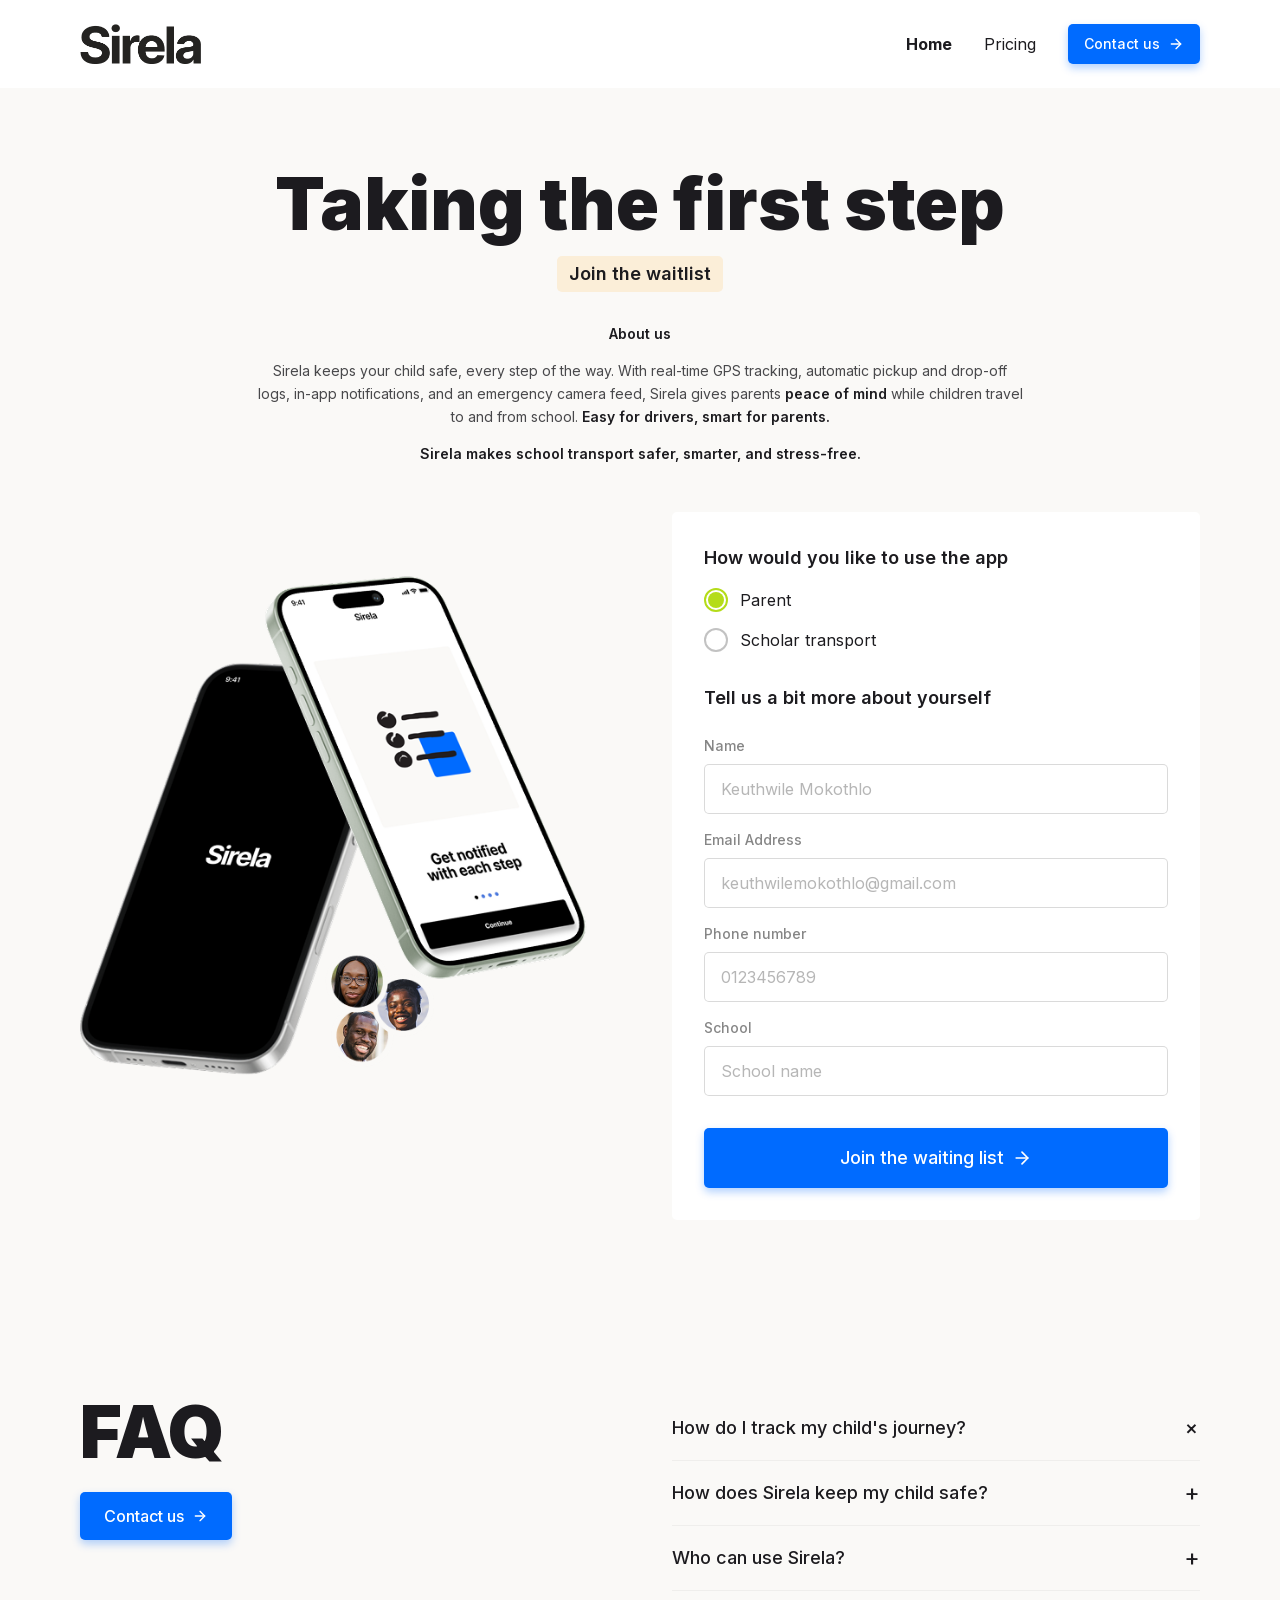
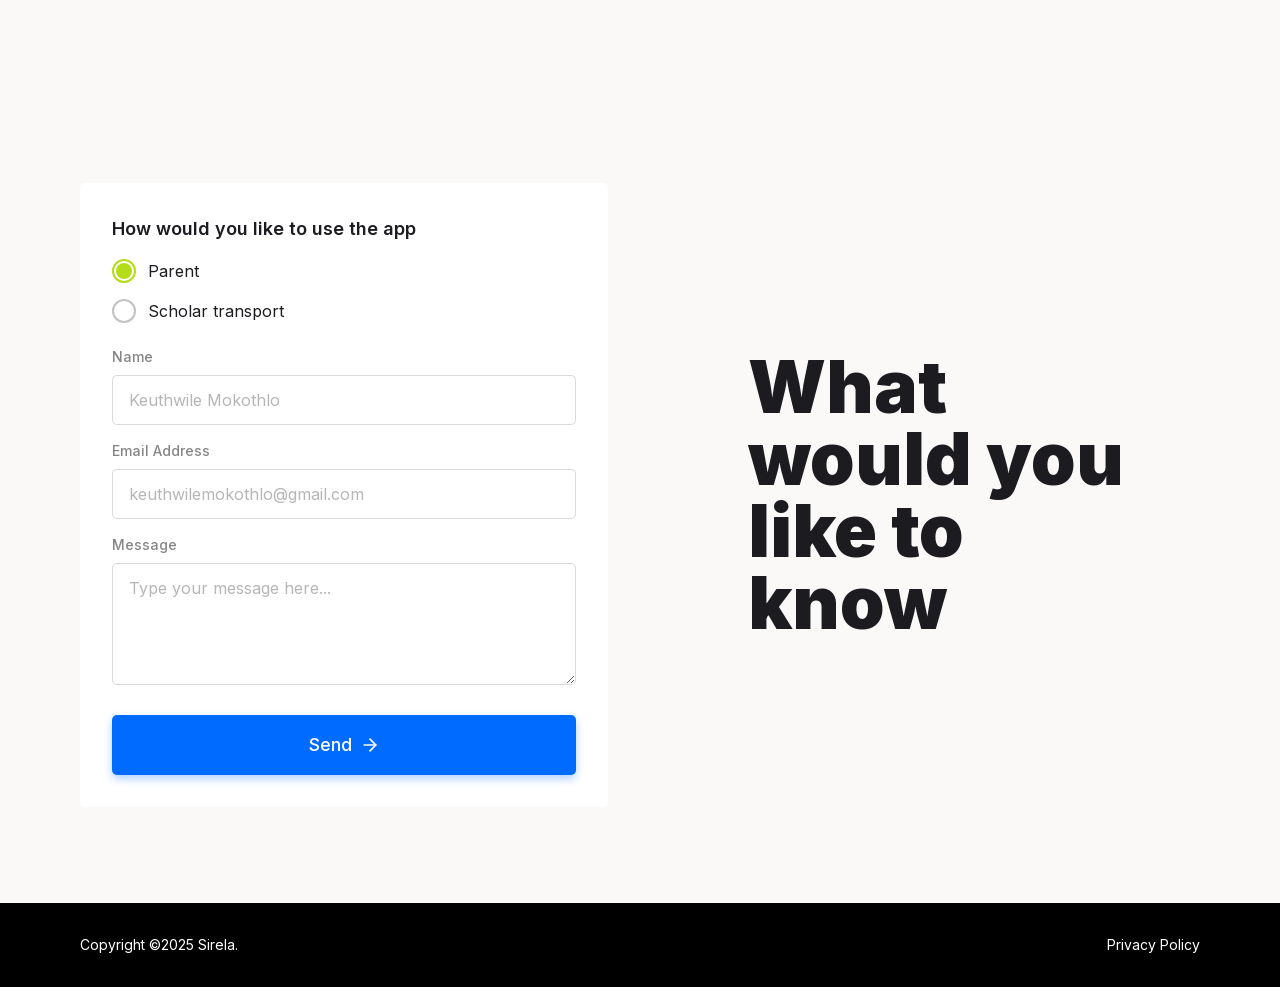
==== commit 43fc808f: "deploy: Sirela-ZA/sirela@db80d10487c8ad453ba10dcbe53e92aa8461bd86" ====
--- a/index.html
+++ b/index.html
@@ -1 +1 @@
-<!DOCTYPE html><!--jYHaWFDaRkIA_DHpNUWoT--><html lang="en"><head><meta charSet="utf-8"/><meta name="viewport" content="width=device-width, initial-scale=1"/><link rel="preload" href="/_next/static/media/e4af272ccee01ff0-s.p.woff2" as="font" crossorigin="" type="font/woff2"/><link rel="preload" as="image" href="/_next/static/media/logo.5c4e28c5.png"/><link rel="preload" as="image" href="/_next/static/media/phones.e892ac1d.png"/><link rel="stylesheet" href="/_next/static/css/d09bccf55dca7355.css" data-precedence="next"/><link rel="preload" as="script" fetchPriority="low" href="/_next/static/chunks/webpack-e2395727a5876153.js"/><script src="/_next/static/chunks/87c73c54-24122e7b92478d00.js" async=""></script><script src="/_next/static/chunks/18-fcdd376a8b441eb2.js" async=""></script><script src="/_next/static/chunks/main-app-da0e91cfa96f609f.js" async=""></script><script src="/_next/static/chunks/898-aa91ba9b4f41f9dc.js" async=""></script><script src="/_next/static/chunks/425-a85d0c3fa57e32dc.js" async=""></script><script src="/_next/static/chunks/app/page-0562def07698aad5.js" async=""></script><meta name="next-size-adjust" content=""/><title>Sirela - School Transport Safety Made Simple</title><meta name="description" content="Keep your child safe with real-time GPS tracking, automatic pickup and drop-off logs, and emergency features for school transport."/><link rel="shortcut icon" href="/favicon.ico"/><link rel="icon" href="/favicon.ico"/><link rel="apple-touch-icon" href="/logo.png"/><script src="/_next/static/chunks/polyfills-42372ed130431b0a.js" noModule=""></script></head><body class="__variable_d1882a antialiased"><div hidden=""><!--$--><!--/$--></div><div class="flex min-h-screen flex-col"><header class="sticky top-0 z-50 bg-white py-6"><div class="container mx-auto px-6 lg:px-20"><div class="flex items-center justify-between"><a class="block" href="/"><img alt="Sirela Logo" width="120" height="40" decoding="async" data-nimg="1" class="h-8 w-auto object-contain sm:h-10" style="color:transparent" src="/_next/static/media/logo.5c4e28c5.png"/></a><nav class="hidden items-center gap-8 md:flex"><a class="text-base hover:text-primary font-bold text-charcoal" href="/">Home</a><a class="text-base hover:text-primary text-charcoal" href="/pricing/">Pricing</a><button class="font-medium transition-all duration-200 flex items-center justify-center gap-2 focus-visible:outline-none focus-visible:ring-2 focus-visible:ring-primary focus-visible:ring-offset-2 active:scale-[0.98] shadow-[0_4px_8px_rgba(0,107,255,0.3)] bg-primary text-white hover:opacity-90 active:opacity-80 px-4 py-2 text-sm rounded-[5px]  py-2.5">Contact us <svg xmlns="http://www.w3.org/2000/svg" width="24" height="24" viewBox="0 0 24 24" fill="none" stroke="currentColor" stroke-width="2" stroke-linecap="round" stroke-linejoin="round" class="lucide lucide-arrow-right inline h-4 w-4" aria-hidden="true"><path d="M5 12h14"></path><path d="m12 5 7 7-7 7"></path></svg></button></nav><button class="flex flex-col gap-1.5 md:hidden" aria-label="Toggle menu" aria-expanded="false"><span class="h-0.5 w-6 bg-charcoal transition-all "></span><span class="h-0.5 w-6 bg-charcoal transition-all "></span><span class="h-0.5 w-6 bg-charcoal transition-all "></span></button></div><div class="fixed inset-x-0 top-[72px] bottom-0 z-50 bg-white transition-all duration-300 md:hidden opacity-0 -translate-y-4 pointer-events-none"><nav class="flex flex-col gap-4 p-6"><a class="block py-2 focus-visible:outline-none focus-visible:ring-2 focus-visible:ring-primary font-bold text-charcoal" href="/">Home</a><a class="block py-2 focus-visible:outline-none focus-visible:ring-2 focus-visible:ring-primary text-charcoal" href="/pricing/">Pricing</a><button class="font-medium transition-all duration-200 flex items-center justify-center gap-2 focus-visible:outline-none focus-visible:ring-2 focus-visible:ring-primary focus-visible:ring-offset-2 active:scale-[0.98] shadow-[0_4px_8px_rgba(0,107,255,0.3)] bg-primary text-white hover:opacity-90 active:opacity-80 px-6 py-3 text-base rounded-[5px] w-full mt-2">Contact us <svg xmlns="http://www.w3.org/2000/svg" width="24" height="24" viewBox="0 0 24 24" fill="none" stroke="currentColor" stroke-width="2" stroke-linecap="round" stroke-linejoin="round" class="lucide lucide-arrow-right inline h-4 w-4" aria-hidden="true"><path d="M5 12h14"></path><path d="m12 5 7 7-7 7"></path></svg></button></nav></div></div></header><div class="flex-1"><main><section class="relative bg-cream py-12 md:py-20"><div class="container mx-auto px-6 lg:px-20"><div class="mb-12 text-center"><h1 class="mb-4 text-5xl font-[1000] leading-tight text-charcoal sm:text-6xl md:text-6xl lg:text-7xl xl:leading-none">Taking<!-- --> <span class="relative inline-block">the first step<span class="absolute -bottom-1 left-0 -z-10 h-3 w-full bg-warning md:-bottom-2 md:h-4 lg:-bottom-3 lg:h-5"></span></span></h1><div class="inline-block rounded-[5px] bg-warning/15 px-3 py-1"><span class="text-lg font-semibold text-charcoal">Join the waitlist</span></div><div class="mx-auto mt-8 max-w-3xl space-y-4 "><h2 class="text-sm font-semibold text-charcoal">About us</h2><p class="text-sm leading-relaxed text-charcoal/80">Sirela keeps your child safe, every step of the way. With real-time GPS tracking, automatic pickup and drop-off logs, in-app notifications, and an emergency camera feed, Sirela gives parents<!-- --> <span class="font-semibold text-charcoal">peace of mind</span> while children travel to and from school.<!-- --> <span class="font-semibold text-charcoal">Easy for drivers, smart for parents.</span></p><p class="text-sm font-semibold text-charcoal">Sirela makes school transport safer, smarter, and stress-free.</p></div></div><div class="grid items-start gap-12 lg:grid-cols-2 lg:gap-16"><div class="order-1 lg:order-1"><div class="relative mx-auto max-w-md lg:max-w-none"><img alt="Sirela app on mobile devices" width="500" height="500" decoding="async" data-nimg="1" class="h-auto w-full" style="color:transparent" src="/_next/static/media/phones.e892ac1d.png"/></div></div><div class="order-2 lg:order-2"><form id="waitlist-form" class="space-y-8 rounded-[5px] bg-white p-8"><div role="radiogroup" aria-labelledby="_R_1klbtbH1_" class=""><div id="_R_1klbtbH1_" class="mb-4 text-lg font-semibold text-charcoal">How would you like to use the app</div><div class="space-y-4"><label for="_R_1lklbtb_" class="flex cursor-pointer items-center gap-3 "><div class="relative"><input type="radio" id="_R_1lklbtb_" class="sr-only" aria-checked="true" name="_R_1klbtb_" checked="" value="parent"/><div role="radio" aria-checked="true" data-value="parent" tabindex="0" class="h-6 w-6 rounded-full border-2 border-lime bg-white focus-visible:outline-none focus-visible:ring-2 focus-visible:ring-primary focus-visible:ring-offset-2"><div class="absolute inset-1 rounded-full bg-lime"></div></div></div><span class="text-base text-charcoal select-none">Parent</span></label><label for="_R_2lklbtb_" class="flex cursor-pointer items-center gap-3 "><div class="relative"><input type="radio" id="_R_2lklbtb_" class="sr-only" aria-checked="false" name="_R_1klbtb_" value="scholar-transport"/><div role="radio" aria-checked="false" data-value="scholar-transport" tabindex="-1" class="h-6 w-6 rounded-full border-2 border-gray/50 bg-white focus-visible:outline-none focus-visible:ring-2 focus-visible:ring-primary focus-visible:ring-offset-2"></div></div><span class="text-base text-charcoal select-none">Scholar transport</span></label></div></div><div><h3 class="mb-6 text-lg font-semibold text-charcoal">Tell us a bit more about yourself</h3><div class="space-y-4"><div class="w-full"><label for="_R_qklbtb_" class="mb-2 block text-sm font-medium text-gray">Name</label><input id="_R_qklbtb_" aria-invalid="false" class="rounded-[5px] border border-gray/30 bg-white px-4 py-3 text-charcoal placeholder:text-gray/60 focus:border-primary focus:outline-none focus:ring-2 focus:ring-primary/20 focus-visible:ring-2 focus-visible:ring-primary w-full " placeholder="Keuthwile Mokothlo" required="" value=""/></div><div class="w-full"><label for="_R_1aklbtb_" class="mb-2 block text-sm font-medium text-gray">Email Address</label><input id="_R_1aklbtb_" aria-invalid="false" class="rounded-[5px] border border-gray/30 bg-white px-4 py-3 text-charcoal placeholder:text-gray/60 focus:border-primary focus:outline-none focus:ring-2 focus:ring-primary/20 focus-visible:ring-2 focus-visible:ring-primary w-full " type="email" placeholder="keuthwilemokothlo@gmail.com" required="" value=""/></div><div class="w-full"><label for="_R_1qklbtb_" class="mb-2 block text-sm font-medium text-gray">Phone number</label><input id="_R_1qklbtb_" aria-invalid="false" class="rounded-[5px] border border-gray/30 bg-white px-4 py-3 text-charcoal placeholder:text-gray/60 focus:border-primary focus:outline-none focus:ring-2 focus:ring-primary/20 focus-visible:ring-2 focus-visible:ring-primary w-full " type="tel" placeholder="0123456789" required="" value=""/></div><div class="w-full"><label for="_R_2aklbtb_" class="mb-2 block text-sm font-medium text-gray">School</label><input id="_R_2aklbtb_" aria-invalid="false" class="rounded-[5px] border border-gray/30 bg-white px-4 py-3 text-charcoal placeholder:text-gray/60 focus:border-primary focus:outline-none focus:ring-2 focus:ring-primary/20 focus-visible:ring-2 focus-visible:ring-primary w-full " placeholder="School name" required="" value=""/></div></div></div><button class="font-medium transition-all duration-200 flex items-center justify-center gap-2 focus-visible:outline-none focus-visible:ring-2 focus-visible:ring-primary focus-visible:ring-offset-2 active:scale-[0.98] shadow-[0_4px_8px_rgba(0,107,255,0.3)] bg-primary text-white hover:opacity-90 active:opacity-80 px-8 py-4 text-lg rounded-[5px] w-full " type="submit">Join the waiting list<svg xmlns="http://www.w3.org/2000/svg" width="24" height="24" viewBox="0 0 24 24" fill="none" stroke="currentColor" stroke-width="2" stroke-linecap="round" stroke-linejoin="round" class="lucide lucide-arrow-right h-5 w-5" aria-hidden="true"><path d="M5 12h14"></path><path d="m12 5 7 7-7 7"></path></svg></button></form></div></div></div></section><section class="bg-cream py-16 md:py-24"><div class="container mx-auto px-6 lg:px-20"><div class="grid gap-12 lg:grid-cols-2 lg:gap-16"><div class="text-center lg:text-left"><h2 class="mb-6 text-5xl font-black text-charcoal sm:text-6xl md:text-6xl lg:text-7xl">FAQ</h2><button class="font-medium transition-all duration-200 flex items-center justify-center gap-2 focus-visible:outline-none focus-visible:ring-2 focus-visible:ring-primary focus-visible:ring-offset-2 active:scale-[0.98] shadow-[0_4px_8px_rgba(0,107,255,0.3)] bg-primary text-white hover:opacity-90 active:opacity-80 px-6 py-3 text-base rounded-[5px]  ">Contact us <svg xmlns="http://www.w3.org/2000/svg" width="24" height="24" viewBox="0 0 24 24" fill="none" stroke="currentColor" stroke-width="2" stroke-linecap="round" stroke-linejoin="round" class="lucide lucide-arrow-right inline h-4 w-4" aria-hidden="true"><path d="M5 12h14"></path><path d="m12 5 7 7-7 7"></path></svg></button></div><div class="space-y-0"><div class="border-b border-gray/10"><h3><button id="faq-ffmeyt-faq-button-0" aria-expanded="true" aria-controls="faq-ffmeyt-faq-content-0" class="flex w-full items-center justify-between py-4 text-left focus-visible:outline-none focus-visible:ring-2 focus-visible:ring-primary focus-visible:ring-offset-2"><span class="pr-4 text-base font-medium text-charcoal lg:text-lg">How do I track my child&#x27;s journey?</span><span class="flex-shrink-0 text-2xl font-light text-charcoal transition-transform duration-300 rotate-45" aria-hidden="true">+</span></button></h3><div id="faq-ffmeyt-faq-content-0" role="region" aria-labelledby="faq-ffmeyt-faq-button-0" style="height:0px;transition:height 300ms ease-in-out" class="overflow-hidden"><div class="pb-4"><p class="text-sm text-charcoal/70 lg:text-base">With Sirela, you can see real-time GPS updates, pickup and drop-off logs, and receive notifications straight to your phone so you always know where your child is during school transport.</p></div></div></div><div class="border-b border-gray/10"><h3><button id="faq-ffmeyt-faq-button-1" aria-expanded="false" aria-controls="faq-ffmeyt-faq-content-1" class="flex w-full items-center justify-between py-4 text-left focus-visible:outline-none focus-visible:ring-2 focus-visible:ring-primary focus-visible:ring-offset-2"><span class="pr-4 text-base font-medium text-charcoal lg:text-lg">How does Sirela keep my child safe?</span><span class="flex-shrink-0 text-2xl font-light text-charcoal transition-transform duration-300 " aria-hidden="true">+</span></button></h3><div id="faq-ffmeyt-faq-content-1" role="region" aria-labelledby="faq-ffmeyt-faq-button-1" style="height:0px;transition:height 300ms ease-in-out" class="overflow-hidden"><div class="pb-4"><p class="text-sm text-charcoal/70 lg:text-base">Sirela provides multiple safety features including real-time GPS tracking, automatic pickup and drop-off logs, in-app notifications, and an emergency camera feed for complete peace of mind.</p></div></div></div><div class="border-b border-gray/10"><h3><button id="faq-ffmeyt-faq-button-2" aria-expanded="false" aria-controls="faq-ffmeyt-faq-content-2" class="flex w-full items-center justify-between py-4 text-left focus-visible:outline-none focus-visible:ring-2 focus-visible:ring-primary focus-visible:ring-offset-2"><span class="pr-4 text-base font-medium text-charcoal lg:text-lg">Who can use Sirela?</span><span class="flex-shrink-0 text-2xl font-light text-charcoal transition-transform duration-300 " aria-hidden="true">+</span></button></h3><div id="faq-ffmeyt-faq-content-2" role="region" aria-labelledby="faq-ffmeyt-faq-button-2" style="height:0px;transition:height 300ms ease-in-out" class="overflow-hidden"><div class="pb-4"><p class="text-sm text-charcoal/70 lg:text-base">Sirela is designed for parents who want to track their children&#x27;s school transport, as well as school transport drivers who want to provide a safer, more transparent service.</p></div></div></div></div></div></div></section><section id="contact-form" class="bg-cream py-16 md:py-24"><div class="container mx-auto px-6 lg:px-20"><div class="grid gap-12 lg:grid-cols-2 lg:gap-16"><div class="order-2 lg:order-1"><form class="space-y-6 rounded-[5px] bg-white p-8"><div role="radiogroup" aria-labelledby="_R_atbtbH1_" class=""><div id="_R_atbtbH1_" class="mb-4 text-lg font-semibold text-charcoal">How would you like to use the app</div><div class="space-y-4"><label for="_R_datbtb_" class="flex cursor-pointer items-center gap-3 "><div class="relative"><input type="radio" id="_R_datbtb_" class="sr-only" aria-checked="true" name="_R_atbtb_" checked="" value="parent"/><div role="radio" aria-checked="true" data-value="parent" tabindex="0" class="h-6 w-6 rounded-full border-2 border-lime bg-white focus-visible:outline-none focus-visible:ring-2 focus-visible:ring-primary focus-visible:ring-offset-2"><div class="absolute inset-1 rounded-full bg-lime"></div></div></div><span class="text-base text-charcoal select-none">Parent</span></label><label for="_R_latbtb_" class="flex cursor-pointer items-center gap-3 "><div class="relative"><input type="radio" id="_R_latbtb_" class="sr-only" aria-checked="false" name="_R_atbtb_" value="scholar-transport"/><div role="radio" aria-checked="false" data-value="scholar-transport" tabindex="-1" class="h-6 w-6 rounded-full border-2 border-gray/50 bg-white focus-visible:outline-none focus-visible:ring-2 focus-visible:ring-primary focus-visible:ring-offset-2"></div></div><span class="text-base text-charcoal select-none">Scholar transport</span></label></div></div><div class="space-y-4"><div class="w-full"><label for="_R_1itbtb_" class="mb-2 block text-sm font-medium text-gray">Name</label><input id="_R_1itbtb_" aria-invalid="false" class="rounded-[5px] border border-gray/30 bg-white px-4 py-3 text-charcoal placeholder:text-gray/60 focus:border-primary focus:outline-none focus:ring-2 focus:ring-primary/20 focus-visible:ring-2 focus-visible:ring-primary w-full " placeholder="Keuthwile Mokothlo" required="" value=""/></div><div class="w-full"><label for="_R_2itbtb_" class="mb-2 block text-sm font-medium text-gray">Email Address</label><input id="_R_2itbtb_" aria-invalid="false" class="rounded-[5px] border border-gray/30 bg-white px-4 py-3 text-charcoal placeholder:text-gray/60 focus:border-primary focus:outline-none focus:ring-2 focus:ring-primary/20 focus-visible:ring-2 focus-visible:ring-primary w-full " type="email" placeholder="keuthwilemokothlo@gmail.com" required="" value=""/></div><div><label for="message" class="mb-2 block text-sm font-medium text-gray">Message</label><textarea id="message" class="w-full rounded-[5px] border border-gray/30 bg-white px-4 py-3 text-charcoal placeholder:text-gray/60 focus:border-primary focus:outline-none focus:ring-2 focus:ring-primary/20 focus-visible:ring-2 focus-visible:ring-primary" rows="4" placeholder="Type your message here..." required="" aria-invalid="false"></textarea></div></div><button class="font-medium transition-all duration-200 flex items-center justify-center gap-2 focus-visible:outline-none focus-visible:ring-2 focus-visible:ring-primary focus-visible:ring-offset-2 active:scale-[0.98] shadow-[0_4px_8px_rgba(0,107,255,0.3)] bg-primary text-white hover:opacity-90 active:opacity-80 px-8 py-4 text-lg rounded-[5px] w-full " type="submit">Send<svg xmlns="http://www.w3.org/2000/svg" width="24" height="24" viewBox="0 0 24 24" fill="none" stroke="currentColor" stroke-width="2" stroke-linecap="round" stroke-linejoin="round" class="lucide lucide-arrow-right h-5 w-5" aria-hidden="true"><path d="M5 12h14"></path><path d="m12 5 7 7-7 7"></path></svg></button></form></div><div class="order-1 lg:order-2 flex items-center justify-center text-center lg:text-left"><h3 class="text-5xl font-[1000] leading-none text-charcoal sm:text-6xl md:text-6xl lg:text-7xl">What<br/>would you<br/>like to<br/>know</h3></div></div></div></section></main><!--$--><!--/$--></div><footer class="bg-black py-8"><div class="container mx-auto px-6 lg:px-20"><div class="flex flex-col items-center justify-between gap-4 text-center md:flex-row md:text-left"><p class="text-sm text-white">Copyright ©<!-- -->2025<!-- --> Sirela.</p><a class="text-sm text-white hover:underline focus-visible:outline-none focus-visible:ring-2 focus-visible:ring-white focus-visible:ring-offset-2 focus-visible:ring-offset-black" href="/privacy-policy/">Privacy Policy</a></div></div></footer></div><script src="/_next/static/chunks/webpack-e2395727a5876153.js" id="_R_" async=""></script><script>(self.__next_f=self.__next_f||[]).push([0])</script><script>self.__next_f.push([1,"1:\"$Sreact.fragment\"\n2:I[4209,[\"898\",\"static/chunks/898-aa91ba9b4f41f9dc.js\",\"425\",\"static/chunks/425-a85d0c3fa57e32dc.js\",\"974\",\"static/chunks/app/page-0562def07698aad5.js\"],\"Header\"]\n3:I[5341,[],\"\"]\n4:I[25,[],\"\"]\n5:I[9664,[\"898\",\"static/chunks/898-aa91ba9b4f41f9dc.js\",\"425\",\"static/chunks/425-a85d0c3fa57e32dc.js\",\"974\",\"static/chunks/app/page-0562def07698aad5.js\"],\"\"]\n6:I[8383,[\"898\",\"static/chunks/898-aa91ba9b4f41f9dc.js\",\"425\",\"static/chunks/425-a85d0c3fa57e32dc.js\",\"974\",\"static/chunks/app/page-0562def07698aad5.js\"],\"HeroWithForm\"]\n7:I[8286,[\"898\",\"static/chunks/898-aa91ba9b4f41f9dc.js\",\"425\",\"static/chunks/425-a85d0c3fa57e32dc.js\",\"974\",\"static/chunks/app/page-0562def07698aad5.js\"],\"FAQSection\"]\n8:I[5778,[\"898\",\"static/chunks/898-aa91ba9b4f41f9dc.js\",\"425\",\"static/chunks/425-a85d0c3fa57e32dc.js\",\"974\",\"static/chunks/app/page-0562def07698aad5.js\"],\"ContactSection\"]\n9:I[5104,[],\"OutletBoundary\"]\nb:I[7158,[],\"AsyncMetadataOutlet\"]\nd:I[5104,[],\"ViewportBoundary\"]\nf:I[5104,[],\"MetadataBoundary\"]\n10:\"$Sreact.suspense\"\n12:I[4431,[],\"\"]\n:HL[\"/_next/static/media/e4af272ccee01ff0-s.p.woff2\",\"font\",{\"crossOrigin\":\"\",\"type\":\"font/woff2\"}]\n:HL[\"/_next/static/css/d09bccf55dca7355.css\",\"style\"]\n"])</script><script>self.__next_f.push([1,"0:{\"P\":null,\"b\":\"jYHaWFDaRkIA_DHpNUWoT\",\"p\":\"\",\"c\":[\"\",\"\"],\"i\":false,\"f\":[[[\"\",{\"children\":[\"__PAGE__\",{}]},\"$undefined\",\"$undefined\",true],[\"\",[\"$\",\"$1\",\"c\",{\"children\":[[[\"$\",\"link\",\"0\",{\"rel\":\"stylesheet\",\"href\":\"/_next/static/css/d09bccf55dca7355.css\",\"precedence\":\"next\",\"crossOrigin\":\"$undefined\",\"nonce\":\"$undefined\"}]],[\"$\",\"html\",null,{\"lang\":\"en\",\"children\":[\"$\",\"body\",null,{\"className\":\"__variable_d1882a antialiased\",\"children\":[\"$\",\"div\",null,{\"className\":\"flex min-h-screen flex-col\",\"children\":[[\"$\",\"$L2\",null,{}],[\"$\",\"div\",null,{\"className\":\"flex-1\",\"children\":[\"$\",\"$L3\",null,{\"parallelRouterKey\":\"children\",\"error\":\"$undefined\",\"errorStyles\":\"$undefined\",\"errorScripts\":\"$undefined\",\"template\":[\"$\",\"$L4\",null,{}],\"templateStyles\":\"$undefined\",\"templateScripts\":\"$undefined\",\"notFound\":[[[\"$\",\"title\",null,{\"children\":\"404: This page could not be found.\"}],[\"$\",\"div\",null,{\"style\":{\"fontFamily\":\"system-ui,\\\"Segoe UI\\\",Roboto,Helvetica,Arial,sans-serif,\\\"Apple Color Emoji\\\",\\\"Segoe UI Emoji\\\"\",\"height\":\"100vh\",\"textAlign\":\"center\",\"display\":\"flex\",\"flexDirection\":\"column\",\"alignItems\":\"center\",\"justifyContent\":\"center\"},\"children\":[\"$\",\"div\",null,{\"children\":[[\"$\",\"style\",null,{\"dangerouslySetInnerHTML\":{\"__html\":\"body{color:#000;background:#fff;margin:0}.next-error-h1{border-right:1px solid rgba(0,0,0,.3)}@media (prefers-color-scheme:dark){body{color:#fff;background:#000}.next-error-h1{border-right:1px solid rgba(255,255,255,.3)}}\"}}],[\"$\",\"h1\",null,{\"className\":\"next-error-h1\",\"style\":{\"display\":\"inline-block\",\"margin\":\"0 20px 0 0\",\"padding\":\"0 23px 0 0\",\"fontSize\":24,\"fontWeight\":500,\"verticalAlign\":\"top\",\"lineHeight\":\"49px\"},\"children\":404}],[\"$\",\"div\",null,{\"style\":{\"display\":\"inline-block\"},\"children\":[\"$\",\"h2\",null,{\"style\":{\"fontSize\":14,\"fontWeight\":400,\"lineHeight\":\"49px\",\"margin\":0},\"children\":\"This page could not be found.\"}]}]]}]}]],[]],\"forbidden\":\"$undefined\",\"unauthorized\":\"$undefined\"}]}],[\"$\",\"footer\",null,{\"className\":\"bg-black py-8\",\"children\":[\"$\",\"div\",null,{\"className\":\"container mx-auto px-6 lg:px-20\",\"children\":[\"$\",\"div\",null,{\"className\":\"flex flex-col items-center justify-between gap-4 text-center md:flex-row md:text-left\",\"children\":[[\"$\",\"p\",null,{\"className\":\"text-sm text-white\",\"children\":[\"Copyright ©\",2025,\" Sirela.\"]}],[\"$\",\"$L5\",null,{\"href\":\"/privacy-policy\",\"className\":\"text-sm text-white hover:underline focus-visible:outline-none focus-visible:ring-2 focus-visible:ring-white focus-visible:ring-offset-2 focus-visible:ring-offset-black\",\"children\":\"Privacy Policy\"}]]}]}]}]]}]}]}]]}],{\"children\":[\"__PAGE__\",[\"$\",\"$1\",\"c\",{\"children\":[[\"$\",\"main\",null,{\"children\":[[\"$\",\"$L6\",null,{}],[\"$\",\"$L7\",null,{\"items\":[{\"question\":\"How do I track my child's journey?\",\"answer\":\"With Sirela, you can see real-time GPS updates, pickup and drop-off logs, and receive notifications straight to your phone so you always know where your child is during school transport.\"},{\"question\":\"How does Sirela keep my child safe?\",\"answer\":\"Sirela provides multiple safety features including real-time GPS tracking, automatic pickup and drop-off logs, in-app notifications, and an emergency camera feed for complete peace of mind.\"},{\"question\":\"Who can use Sirela?\",\"answer\":\"Sirela is designed for parents who want to track their children's school transport, as well as school transport drivers who want to provide a safer, more transparent service.\"}]}],[\"$\",\"$L8\",null,{}]]}],null,[\"$\",\"$L9\",null,{\"children\":[\"$La\",[\"$\",\"$Lb\",null,{\"promise\":\"$@c\"}]]}]]}],{},null,false]},null,false],[\"$\",\"$1\",\"h\",{\"children\":[null,[[\"$\",\"$Ld\",null,{\"children\":\"$Le\"}],[\"$\",\"meta\",null,{\"name\":\"next-size-adjust\",\"content\":\"\"}]],[\"$\",\"$Lf\",null,{\"children\":[\"$\",\"div\",null,{\"hidden\":true,\"children\":[\"$\",\"$10\",null,{\"fallback\":null,\"children\":\"$L11\"}]}]}]]}],false]],\"m\":\"$undefined\",\"G\":[\"$12\",[]],\"s\":false,\"S\":true}\n"])</script><script>self.__next_f.push([1,"e:[[\"$\",\"meta\",\"0\",{\"charSet\":\"utf-8\"}],[\"$\",\"meta\",\"1\",{\"name\":\"viewport\",\"content\":\"width=device-width, initial-scale=1\"}]]\na:null\n"])</script><script>self.__next_f.push([1,"13:I[6505,[],\"IconMark\"]\nc:{\"metadata\":[[\"$\",\"title\",\"0\",{\"children\":\"Sirela - School Transport Safety Made Simple\"}],[\"$\",\"meta\",\"1\",{\"name\":\"description\",\"content\":\"Keep your child safe with real-time GPS tracking, automatic pickup and drop-off logs, and emergency features for school transport.\"}],[\"$\",\"link\",\"2\",{\"rel\":\"shortcut icon\",\"href\":\"/favicon.ico\"}],[\"$\",\"link\",\"3\",{\"rel\":\"icon\",\"href\":\"/favicon.ico\"}],[\"$\",\"link\",\"4\",{\"rel\":\"apple-touch-icon\",\"href\":\"/logo.png\"}],[\"$\",\"$L13\",\"5\",{}]],\"error\":null,\"digest\":\"$undefined\"}\n"])</script><script>self.__next_f.push([1,"11:\"$c:metadata\"\n"])</script></body></html>+<!DOCTYPE html><!--e4kGw8hz_yavo4dbeR8sE--><html lang="en"><head><meta charSet="utf-8"/><meta name="viewport" content="width=device-width, initial-scale=1"/><link rel="preload" href="/_next/static/media/e4af272ccee01ff0-s.p.woff2" as="font" crossorigin="" type="font/woff2"/><link rel="preload" as="image" href="/_next/static/media/logo.5c4e28c5.png"/><link rel="preload" as="image" href="/_next/static/media/phones.f9fc481b.png"/><link rel="stylesheet" href="/_next/static/css/d09bccf55dca7355.css" data-precedence="next"/><link rel="preload" as="script" fetchPriority="low" href="/_next/static/chunks/webpack-e2395727a5876153.js"/><script src="/_next/static/chunks/87c73c54-24122e7b92478d00.js" async=""></script><script src="/_next/static/chunks/18-fcdd376a8b441eb2.js" async=""></script><script src="/_next/static/chunks/main-app-da0e91cfa96f609f.js" async=""></script><script src="/_next/static/chunks/898-54b7cb7591969b1e.js" async=""></script><script src="/_next/static/chunks/425-98cc2a292763d317.js" async=""></script><script src="/_next/static/chunks/app/page-dcf0a644508b70cb.js" async=""></script><meta name="next-size-adjust" content=""/><title>Sirela - School Transport Safety Made Simple</title><meta name="description" content="Keep your child safe with real-time GPS tracking, automatic pickup and drop-off logs, and emergency features for school transport."/><link rel="shortcut icon" href="/favicon.ico"/><link rel="icon" href="/favicon.ico"/><link rel="apple-touch-icon" href="/logo.png"/><script src="/_next/static/chunks/polyfills-42372ed130431b0a.js" noModule=""></script></head><body class="__variable_d1882a antialiased"><div hidden=""><!--$--><!--/$--></div><div class="flex min-h-screen flex-col"><header class="sticky top-0 z-50 bg-white py-6"><div class="container mx-auto px-6 lg:px-20"><div class="flex items-center justify-between"><a class="block" href="/"><img alt="Sirela Logo" width="120" height="40" decoding="async" data-nimg="1" class="h-8 w-auto object-contain sm:h-10" style="color:transparent" src="/_next/static/media/logo.5c4e28c5.png"/></a><nav class="hidden items-center gap-8 md:flex"><a class="text-base hover:text-primary font-bold text-charcoal" href="/">Home</a><a class="text-base hover:text-primary text-charcoal" href="/pricing/">Pricing</a><button class="font-medium transition-all duration-200 flex items-center justify-center gap-2 focus-visible:outline-none focus-visible:ring-2 focus-visible:ring-primary focus-visible:ring-offset-2 active:scale-[0.98] shadow-[0_4px_8px_rgba(0,107,255,0.3)] bg-primary text-white hover:opacity-90 active:opacity-80 px-4 py-2 text-sm rounded-[5px]  py-2.5">Contact us <svg xmlns="http://www.w3.org/2000/svg" width="24" height="24" viewBox="0 0 24 24" fill="none" stroke="currentColor" stroke-width="2" stroke-linecap="round" stroke-linejoin="round" class="lucide lucide-arrow-right inline h-4 w-4" aria-hidden="true"><path d="M5 12h14"></path><path d="m12 5 7 7-7 7"></path></svg></button></nav><button class="flex flex-col gap-1.5 md:hidden" aria-label="Toggle menu" aria-expanded="false"><span class="h-0.5 w-6 bg-charcoal transition-all "></span><span class="h-0.5 w-6 bg-charcoal transition-all "></span><span class="h-0.5 w-6 bg-charcoal transition-all "></span></button></div><div class="fixed inset-x-0 top-[72px] bottom-0 z-50 bg-white transition-all duration-300 md:hidden opacity-0 -translate-y-4 pointer-events-none"><nav class="flex flex-col gap-4 p-6"><a class="block py-2 focus-visible:outline-none focus-visible:ring-2 focus-visible:ring-primary font-bold text-charcoal" href="/">Home</a><a class="block py-2 focus-visible:outline-none focus-visible:ring-2 focus-visible:ring-primary text-charcoal" href="/pricing/">Pricing</a><button class="font-medium transition-all duration-200 flex items-center justify-center gap-2 focus-visible:outline-none focus-visible:ring-2 focus-visible:ring-primary focus-visible:ring-offset-2 active:scale-[0.98] shadow-[0_4px_8px_rgba(0,107,255,0.3)] bg-primary text-white hover:opacity-90 active:opacity-80 px-6 py-3 text-base rounded-[5px] w-full mt-2">Contact us <svg xmlns="http://www.w3.org/2000/svg" width="24" height="24" viewBox="0 0 24 24" fill="none" stroke="currentColor" stroke-width="2" stroke-linecap="round" stroke-linejoin="round" class="lucide lucide-arrow-right inline h-4 w-4" aria-hidden="true"><path d="M5 12h14"></path><path d="m12 5 7 7-7 7"></path></svg></button></nav></div></div></header><div class="flex-1"><main><section class="relative bg-cream py-12 md:py-20"><div class="container mx-auto px-6 lg:px-20"><div class="mb-12 text-center"><h1 class="mb-4 text-5xl font-[1000] leading-tight text-charcoal sm:text-6xl md:text-6xl lg:text-7xl xl:leading-none">Taking<!-- --> <span class="relative inline-block">the first step<span class="absolute -bottom-1 left-0 -z-10 h-3 w-full bg-warning md:-bottom-2 md:h-4 lg:-bottom-3 lg:h-5"></span></span></h1><div class="inline-block rounded-[5px] bg-warning/15 px-3 py-1"><span class="text-lg font-semibold text-charcoal">Join the waitlist</span></div><div class="mx-auto mt-8 max-w-3xl space-y-4 "><h2 class="text-sm font-semibold text-charcoal">About us</h2><p class="text-sm leading-relaxed text-charcoal/80">Sirela keeps your child safe, every step of the way. With real-time GPS tracking, automatic pickup and drop-off logs, in-app notifications, and an emergency camera feed, Sirela gives parents<!-- --> <span class="font-semibold text-charcoal">peace of mind</span> while children travel to and from school.<!-- --> <span class="font-semibold text-charcoal">Easy for drivers, smart for parents.</span></p><p class="text-sm font-semibold text-charcoal">Sirela makes school transport safer, smarter, and stress-free.</p></div></div><div class="grid items-start gap-12 lg:grid-cols-2 lg:gap-16"><div class="order-1 lg:order-1"><div class="relative mx-auto max-w-md lg:max-w-none"><img alt="Sirela app on mobile devices" width="500" height="500" decoding="async" data-nimg="1" class="h-auto w-full" style="color:transparent" src="/_next/static/media/phones.f9fc481b.png"/></div></div><div class="order-2 lg:order-2"><form id="waitlist-form" class="space-y-8 rounded-[5px] bg-white p-8"><div role="radiogroup" aria-labelledby="_R_1klbtbH1_" class=""><div id="_R_1klbtbH1_" class="mb-4 text-lg font-semibold text-charcoal">How would you like to use the app</div><div class="space-y-4"><label for="_R_1lklbtb_" class="flex cursor-pointer items-center gap-3 "><div class="relative"><input type="radio" id="_R_1lklbtb_" class="sr-only" aria-checked="true" name="_R_1klbtb_" checked="" value="parent"/><div role="radio" aria-checked="true" data-value="parent" tabindex="0" class="h-6 w-6 rounded-full border-2 border-lime bg-white focus-visible:outline-none focus-visible:ring-2 focus-visible:ring-primary focus-visible:ring-offset-2"><div class="absolute inset-1 rounded-full bg-lime"></div></div></div><span class="text-base text-charcoal select-none">Parent</span></label><label for="_R_2lklbtb_" class="flex cursor-pointer items-center gap-3 "><div class="relative"><input type="radio" id="_R_2lklbtb_" class="sr-only" aria-checked="false" name="_R_1klbtb_" value="scholar-transport"/><div role="radio" aria-checked="false" data-value="scholar-transport" tabindex="-1" class="h-6 w-6 rounded-full border-2 border-gray/50 bg-white focus-visible:outline-none focus-visible:ring-2 focus-visible:ring-primary focus-visible:ring-offset-2"></div></div><span class="text-base text-charcoal select-none">Scholar transport</span></label></div></div><div><h3 class="mb-6 text-lg font-semibold text-charcoal">Tell us a bit more about yourself</h3><div class="space-y-4"><div class="w-full"><label for="_R_qklbtb_" class="mb-2 block text-sm font-medium text-gray">Name</label><input id="_R_qklbtb_" aria-invalid="false" class="rounded-[5px] border border-gray/30 bg-white px-4 py-3 text-charcoal placeholder:text-gray/60 focus:border-primary focus:outline-none focus:ring-2 focus:ring-primary/20 focus-visible:ring-2 focus-visible:ring-primary w-full " placeholder="Keuthwile Mokothlo" required="" value=""/></div><div class="w-full"><label for="_R_1aklbtb_" class="mb-2 block text-sm font-medium text-gray">Email Address</label><input id="_R_1aklbtb_" aria-invalid="false" class="rounded-[5px] border border-gray/30 bg-white px-4 py-3 text-charcoal placeholder:text-gray/60 focus:border-primary focus:outline-none focus:ring-2 focus:ring-primary/20 focus-visible:ring-2 focus-visible:ring-primary w-full " type="email" placeholder="keuthwilemokothlo@gmail.com" required="" value=""/></div><div class="w-full"><label for="_R_1qklbtb_" class="mb-2 block text-sm font-medium text-gray">Phone number</label><input id="_R_1qklbtb_" aria-invalid="false" class="rounded-[5px] border border-gray/30 bg-white px-4 py-3 text-charcoal placeholder:text-gray/60 focus:border-primary focus:outline-none focus:ring-2 focus:ring-primary/20 focus-visible:ring-2 focus-visible:ring-primary w-full " type="tel" placeholder="0123456789" required="" value=""/></div><div class="w-full"><label for="_R_2aklbtb_" class="mb-2 block text-sm font-medium text-gray">School</label><input id="_R_2aklbtb_" aria-invalid="false" class="rounded-[5px] border border-gray/30 bg-white px-4 py-3 text-charcoal placeholder:text-gray/60 focus:border-primary focus:outline-none focus:ring-2 focus:ring-primary/20 focus-visible:ring-2 focus-visible:ring-primary w-full " placeholder="School name" required="" value=""/></div></div></div><button class="font-medium transition-all duration-200 flex items-center justify-center gap-2 focus-visible:outline-none focus-visible:ring-2 focus-visible:ring-primary focus-visible:ring-offset-2 active:scale-[0.98] shadow-[0_4px_8px_rgba(0,107,255,0.3)] bg-primary text-white hover:opacity-90 active:opacity-80 px-8 py-4 text-lg rounded-[5px] w-full " type="submit">Join the waiting list<svg xmlns="http://www.w3.org/2000/svg" width="24" height="24" viewBox="0 0 24 24" fill="none" stroke="currentColor" stroke-width="2" stroke-linecap="round" stroke-linejoin="round" class="lucide lucide-arrow-right h-5 w-5" aria-hidden="true"><path d="M5 12h14"></path><path d="m12 5 7 7-7 7"></path></svg></button></form></div></div></div></section><section class="bg-cream py-16 md:py-24"><div class="container mx-auto px-6 lg:px-20"><div class="grid gap-12 lg:grid-cols-2 lg:gap-16"><div class="text-center lg:text-left"><h2 class="mb-6 text-5xl font-black text-charcoal sm:text-6xl md:text-6xl lg:text-7xl">FAQ</h2><button class="font-medium transition-all duration-200 flex items-center justify-center gap-2 focus-visible:outline-none focus-visible:ring-2 focus-visible:ring-primary focus-visible:ring-offset-2 active:scale-[0.98] shadow-[0_4px_8px_rgba(0,107,255,0.3)] bg-primary text-white hover:opacity-90 active:opacity-80 px-6 py-3 text-base rounded-[5px]  ">Contact us <svg xmlns="http://www.w3.org/2000/svg" width="24" height="24" viewBox="0 0 24 24" fill="none" stroke="currentColor" stroke-width="2" stroke-linecap="round" stroke-linejoin="round" class="lucide lucide-arrow-right inline h-4 w-4" aria-hidden="true"><path d="M5 12h14"></path><path d="m12 5 7 7-7 7"></path></svg></button></div><div class="space-y-0"><div class="border-b border-gray/10"><h3><button id="faq-rxm43-faq-button-0" aria-expanded="true" aria-controls="faq-rxm43-faq-content-0" class="flex w-full items-center justify-between py-4 text-left focus-visible:outline-none focus-visible:ring-2 focus-visible:ring-primary focus-visible:ring-offset-2"><span class="pr-4 text-base font-medium text-charcoal lg:text-lg">How do I track my child&#x27;s journey?</span><span class="flex-shrink-0 text-2xl font-light text-charcoal transition-transform duration-300 rotate-45" aria-hidden="true">+</span></button></h3><div id="faq-rxm43-faq-content-0" role="region" aria-labelledby="faq-rxm43-faq-button-0" style="height:0px;transition:height 300ms ease-in-out" class="overflow-hidden"><div class="pb-4"><p class="text-sm text-charcoal/70 lg:text-base">With Sirela, you can see real-time GPS updates, pickup and drop-off logs, and receive notifications straight to your phone so you always know where your child is during school transport.</p></div></div></div><div class="border-b border-gray/10"><h3><button id="faq-rxm43-faq-button-1" aria-expanded="false" aria-controls="faq-rxm43-faq-content-1" class="flex w-full items-center justify-between py-4 text-left focus-visible:outline-none focus-visible:ring-2 focus-visible:ring-primary focus-visible:ring-offset-2"><span class="pr-4 text-base font-medium text-charcoal lg:text-lg">How does Sirela keep my child safe?</span><span class="flex-shrink-0 text-2xl font-light text-charcoal transition-transform duration-300 " aria-hidden="true">+</span></button></h3><div id="faq-rxm43-faq-content-1" role="region" aria-labelledby="faq-rxm43-faq-button-1" style="height:0px;transition:height 300ms ease-in-out" class="overflow-hidden"><div class="pb-4"><p class="text-sm text-charcoal/70 lg:text-base">Sirela provides multiple safety features including real-time GPS tracking, automatic pickup and drop-off logs, in-app notifications, and an emergency camera feed for complete peace of mind.</p></div></div></div><div class="border-b border-gray/10"><h3><button id="faq-rxm43-faq-button-2" aria-expanded="false" aria-controls="faq-rxm43-faq-content-2" class="flex w-full items-center justify-between py-4 text-left focus-visible:outline-none focus-visible:ring-2 focus-visible:ring-primary focus-visible:ring-offset-2"><span class="pr-4 text-base font-medium text-charcoal lg:text-lg">Who can use Sirela?</span><span class="flex-shrink-0 text-2xl font-light text-charcoal transition-transform duration-300 " aria-hidden="true">+</span></button></h3><div id="faq-rxm43-faq-content-2" role="region" aria-labelledby="faq-rxm43-faq-button-2" style="height:0px;transition:height 300ms ease-in-out" class="overflow-hidden"><div class="pb-4"><p class="text-sm text-charcoal/70 lg:text-base">Sirela is designed for parents who want to track their children&#x27;s school transport, as well as school transport drivers who want to provide a safer, more transparent service.</p></div></div></div></div></div></div></section><section id="contact-form" class="bg-cream py-16 md:py-24"><div class="container mx-auto px-6 lg:px-20"><div class="grid gap-12 lg:grid-cols-2 lg:gap-16"><div class="order-2 lg:order-1"><form class="space-y-6 rounded-[5px] bg-white p-8"><div role="radiogroup" aria-labelledby="_R_atbtbH1_" class=""><div id="_R_atbtbH1_" class="mb-4 text-lg font-semibold text-charcoal">How would you like to use the app</div><div class="space-y-4"><label for="_R_datbtb_" class="flex cursor-pointer items-center gap-3 "><div class="relative"><input type="radio" id="_R_datbtb_" class="sr-only" aria-checked="true" name="_R_atbtb_" checked="" value="parent"/><div role="radio" aria-checked="true" data-value="parent" tabindex="0" class="h-6 w-6 rounded-full border-2 border-lime bg-white focus-visible:outline-none focus-visible:ring-2 focus-visible:ring-primary focus-visible:ring-offset-2"><div class="absolute inset-1 rounded-full bg-lime"></div></div></div><span class="text-base text-charcoal select-none">Parent</span></label><label for="_R_latbtb_" class="flex cursor-pointer items-center gap-3 "><div class="relative"><input type="radio" id="_R_latbtb_" class="sr-only" aria-checked="false" name="_R_atbtb_" value="scholar-transport"/><div role="radio" aria-checked="false" data-value="scholar-transport" tabindex="-1" class="h-6 w-6 rounded-full border-2 border-gray/50 bg-white focus-visible:outline-none focus-visible:ring-2 focus-visible:ring-primary focus-visible:ring-offset-2"></div></div><span class="text-base text-charcoal select-none">Scholar transport</span></label></div></div><div class="space-y-4"><div class="w-full"><label for="_R_1itbtb_" class="mb-2 block text-sm font-medium text-gray">Name</label><input id="_R_1itbtb_" aria-invalid="false" class="rounded-[5px] border border-gray/30 bg-white px-4 py-3 text-charcoal placeholder:text-gray/60 focus:border-primary focus:outline-none focus:ring-2 focus:ring-primary/20 focus-visible:ring-2 focus-visible:ring-primary w-full " placeholder="Keuthwile Mokothlo" required="" value=""/></div><div class="w-full"><label for="_R_2itbtb_" class="mb-2 block text-sm font-medium text-gray">Email Address</label><input id="_R_2itbtb_" aria-invalid="false" class="rounded-[5px] border border-gray/30 bg-white px-4 py-3 text-charcoal placeholder:text-gray/60 focus:border-primary focus:outline-none focus:ring-2 focus:ring-primary/20 focus-visible:ring-2 focus-visible:ring-primary w-full " type="email" placeholder="keuthwilemokothlo@gmail.com" required="" value=""/></div><div><label for="message" class="mb-2 block text-sm font-medium text-gray">Message</label><textarea id="message" class="w-full rounded-[5px] border border-gray/30 bg-white px-4 py-3 text-charcoal placeholder:text-gray/60 focus:border-primary focus:outline-none focus:ring-2 focus:ring-primary/20 focus-visible:ring-2 focus-visible:ring-primary" rows="4" placeholder="Type your message here..." required="" aria-invalid="false"></textarea></div></div><button class="font-medium transition-all duration-200 flex items-center justify-center gap-2 focus-visible:outline-none focus-visible:ring-2 focus-visible:ring-primary focus-visible:ring-offset-2 active:scale-[0.98] shadow-[0_4px_8px_rgba(0,107,255,0.3)] bg-primary text-white hover:opacity-90 active:opacity-80 px-8 py-4 text-lg rounded-[5px] w-full " type="submit">Send<svg xmlns="http://www.w3.org/2000/svg" width="24" height="24" viewBox="0 0 24 24" fill="none" stroke="currentColor" stroke-width="2" stroke-linecap="round" stroke-linejoin="round" class="lucide lucide-arrow-right h-5 w-5" aria-hidden="true"><path d="M5 12h14"></path><path d="m12 5 7 7-7 7"></path></svg></button></form></div><div class="order-1 lg:order-2 flex items-center justify-center text-center lg:text-left"><h3 class="text-5xl font-[1000] leading-none text-charcoal sm:text-6xl md:text-6xl lg:text-7xl">What<br/>would you<br/>like to<br/>know</h3></div></div></div></section></main><!--$--><!--/$--></div><footer class="bg-black py-8"><div class="container mx-auto px-6 lg:px-20"><div class="flex flex-col items-center justify-between gap-4 text-center md:flex-row md:text-left"><p class="text-sm text-white">Copyright ©<!-- -->2025<!-- --> Sirela.</p><a class="text-sm text-white hover:underline focus-visible:outline-none focus-visible:ring-2 focus-visible:ring-white focus-visible:ring-offset-2 focus-visible:ring-offset-black" href="/privacy-policy/">Privacy Policy</a></div></div></footer></div><script src="/_next/static/chunks/webpack-e2395727a5876153.js" id="_R_" async=""></script><script>(self.__next_f=self.__next_f||[]).push([0])</script><script>self.__next_f.push([1,"1:\"$Sreact.fragment\"\n2:I[4209,[\"898\",\"static/chunks/898-54b7cb7591969b1e.js\",\"425\",\"static/chunks/425-98cc2a292763d317.js\",\"974\",\"static/chunks/app/page-dcf0a644508b70cb.js\"],\"Header\"]\n3:I[5341,[],\"\"]\n4:I[25,[],\"\"]\n5:I[9664,[\"898\",\"static/chunks/898-54b7cb7591969b1e.js\",\"425\",\"static/chunks/425-98cc2a292763d317.js\",\"974\",\"static/chunks/app/page-dcf0a644508b70cb.js\"],\"\"]\n6:I[8383,[\"898\",\"static/chunks/898-54b7cb7591969b1e.js\",\"425\",\"static/chunks/425-98cc2a292763d317.js\",\"974\",\"static/chunks/app/page-dcf0a644508b70cb.js\"],\"HeroWithForm\"]\n7:I[8286,[\"898\",\"static/chunks/898-54b7cb7591969b1e.js\",\"425\",\"static/chunks/425-98cc2a292763d317.js\",\"974\",\"static/chunks/app/page-dcf0a644508b70cb.js\"],\"FAQSection\"]\n8:I[5778,[\"898\",\"static/chunks/898-54b7cb7591969b1e.js\",\"425\",\"static/chunks/425-98cc2a292763d317.js\",\"974\",\"static/chunks/app/page-dcf0a644508b70cb.js\"],\"ContactSection\"]\n9:I[5104,[],\"OutletBoundary\"]\nb:I[7158,[],\"AsyncMetadataOutlet\"]\nd:I[5104,[],\"ViewportBoundary\"]\nf:I[5104,[],\"MetadataBoundary\"]\n10:\"$Sreact.suspense\"\n12:I[4431,[],\"\"]\n:HL[\"/_next/static/media/e4af272ccee01ff0-s.p.woff2\",\"font\",{\"crossOrigin\":\"\",\"type\":\"font/woff2\"}]\n:HL[\"/_next/static/css/d09bccf55dca7355.css\",\"style\"]\n"])</script><script>self.__next_f.push([1,"0:{\"P\":null,\"b\":\"e4kGw8hz-yavo4dbeR8sE\",\"p\":\"\",\"c\":[\"\",\"\"],\"i\":false,\"f\":[[[\"\",{\"children\":[\"__PAGE__\",{}]},\"$undefined\",\"$undefined\",true],[\"\",[\"$\",\"$1\",\"c\",{\"children\":[[[\"$\",\"link\",\"0\",{\"rel\":\"stylesheet\",\"href\":\"/_next/static/css/d09bccf55dca7355.css\",\"precedence\":\"next\",\"crossOrigin\":\"$undefined\",\"nonce\":\"$undefined\"}]],[\"$\",\"html\",null,{\"lang\":\"en\",\"children\":[\"$\",\"body\",null,{\"className\":\"__variable_d1882a antialiased\",\"children\":[\"$\",\"div\",null,{\"className\":\"flex min-h-screen flex-col\",\"children\":[[\"$\",\"$L2\",null,{}],[\"$\",\"div\",null,{\"className\":\"flex-1\",\"children\":[\"$\",\"$L3\",null,{\"parallelRouterKey\":\"children\",\"error\":\"$undefined\",\"errorStyles\":\"$undefined\",\"errorScripts\":\"$undefined\",\"template\":[\"$\",\"$L4\",null,{}],\"templateStyles\":\"$undefined\",\"templateScripts\":\"$undefined\",\"notFound\":[[[\"$\",\"title\",null,{\"children\":\"404: This page could not be found.\"}],[\"$\",\"div\",null,{\"style\":{\"fontFamily\":\"system-ui,\\\"Segoe UI\\\",Roboto,Helvetica,Arial,sans-serif,\\\"Apple Color Emoji\\\",\\\"Segoe UI Emoji\\\"\",\"height\":\"100vh\",\"textAlign\":\"center\",\"display\":\"flex\",\"flexDirection\":\"column\",\"alignItems\":\"center\",\"justifyContent\":\"center\"},\"children\":[\"$\",\"div\",null,{\"children\":[[\"$\",\"style\",null,{\"dangerouslySetInnerHTML\":{\"__html\":\"body{color:#000;background:#fff;margin:0}.next-error-h1{border-right:1px solid rgba(0,0,0,.3)}@media (prefers-color-scheme:dark){body{color:#fff;background:#000}.next-error-h1{border-right:1px solid rgba(255,255,255,.3)}}\"}}],[\"$\",\"h1\",null,{\"className\":\"next-error-h1\",\"style\":{\"display\":\"inline-block\",\"margin\":\"0 20px 0 0\",\"padding\":\"0 23px 0 0\",\"fontSize\":24,\"fontWeight\":500,\"verticalAlign\":\"top\",\"lineHeight\":\"49px\"},\"children\":404}],[\"$\",\"div\",null,{\"style\":{\"display\":\"inline-block\"},\"children\":[\"$\",\"h2\",null,{\"style\":{\"fontSize\":14,\"fontWeight\":400,\"lineHeight\":\"49px\",\"margin\":0},\"children\":\"This page could not be found.\"}]}]]}]}]],[]],\"forbidden\":\"$undefined\",\"unauthorized\":\"$undefined\"}]}],[\"$\",\"footer\",null,{\"className\":\"bg-black py-8\",\"children\":[\"$\",\"div\",null,{\"className\":\"container mx-auto px-6 lg:px-20\",\"children\":[\"$\",\"div\",null,{\"className\":\"flex flex-col items-center justify-between gap-4 text-center md:flex-row md:text-left\",\"children\":[[\"$\",\"p\",null,{\"className\":\"text-sm text-white\",\"children\":[\"Copyright ©\",2025,\" Sirela.\"]}],[\"$\",\"$L5\",null,{\"href\":\"/privacy-policy\",\"className\":\"text-sm text-white hover:underline focus-visible:outline-none focus-visible:ring-2 focus-visible:ring-white focus-visible:ring-offset-2 focus-visible:ring-offset-black\",\"children\":\"Privacy Policy\"}]]}]}]}]]}]}]}]]}],{\"children\":[\"__PAGE__\",[\"$\",\"$1\",\"c\",{\"children\":[[\"$\",\"main\",null,{\"children\":[[\"$\",\"$L6\",null,{}],[\"$\",\"$L7\",null,{\"items\":[{\"question\":\"How do I track my child's journey?\",\"answer\":\"With Sirela, you can see real-time GPS updates, pickup and drop-off logs, and receive notifications straight to your phone so you always know where your child is during school transport.\"},{\"question\":\"How does Sirela keep my child safe?\",\"answer\":\"Sirela provides multiple safety features including real-time GPS tracking, automatic pickup and drop-off logs, in-app notifications, and an emergency camera feed for complete peace of mind.\"},{\"question\":\"Who can use Sirela?\",\"answer\":\"Sirela is designed for parents who want to track their children's school transport, as well as school transport drivers who want to provide a safer, more transparent service.\"}]}],[\"$\",\"$L8\",null,{}]]}],null,[\"$\",\"$L9\",null,{\"children\":[\"$La\",[\"$\",\"$Lb\",null,{\"promise\":\"$@c\"}]]}]]}],{},null,false]},null,false],[\"$\",\"$1\",\"h\",{\"children\":[null,[[\"$\",\"$Ld\",null,{\"children\":\"$Le\"}],[\"$\",\"meta\",null,{\"name\":\"next-size-adjust\",\"content\":\"\"}]],[\"$\",\"$Lf\",null,{\"children\":[\"$\",\"div\",null,{\"hidden\":true,\"children\":[\"$\",\"$10\",null,{\"fallback\":null,\"children\":\"$L11\"}]}]}]]}],false]],\"m\":\"$undefined\",\"G\":[\"$12\",[]],\"s\":false,\"S\":true}\n"])</script><script>self.__next_f.push([1,"e:[[\"$\",\"meta\",\"0\",{\"charSet\":\"utf-8\"}],[\"$\",\"meta\",\"1\",{\"name\":\"viewport\",\"content\":\"width=device-width, initial-scale=1\"}]]\na:null\n"])</script><script>self.__next_f.push([1,"13:I[6505,[],\"IconMark\"]\nc:{\"metadata\":[[\"$\",\"title\",\"0\",{\"children\":\"Sirela - School Transport Safety Made Simple\"}],[\"$\",\"meta\",\"1\",{\"name\":\"description\",\"content\":\"Keep your child safe with real-time GPS tracking, automatic pickup and drop-off logs, and emergency features for school transport.\"}],[\"$\",\"link\",\"2\",{\"rel\":\"shortcut icon\",\"href\":\"/favicon.ico\"}],[\"$\",\"link\",\"3\",{\"rel\":\"icon\",\"href\":\"/favicon.ico\"}],[\"$\",\"link\",\"4\",{\"rel\":\"apple-touch-icon\",\"href\":\"/logo.png\"}],[\"$\",\"$L13\",\"5\",{}]],\"error\":null,\"digest\":\"$undefined\"}\n"])</script><script>self.__next_f.push([1,"11:\"$c:metadata\"\n"])</script></body></html>
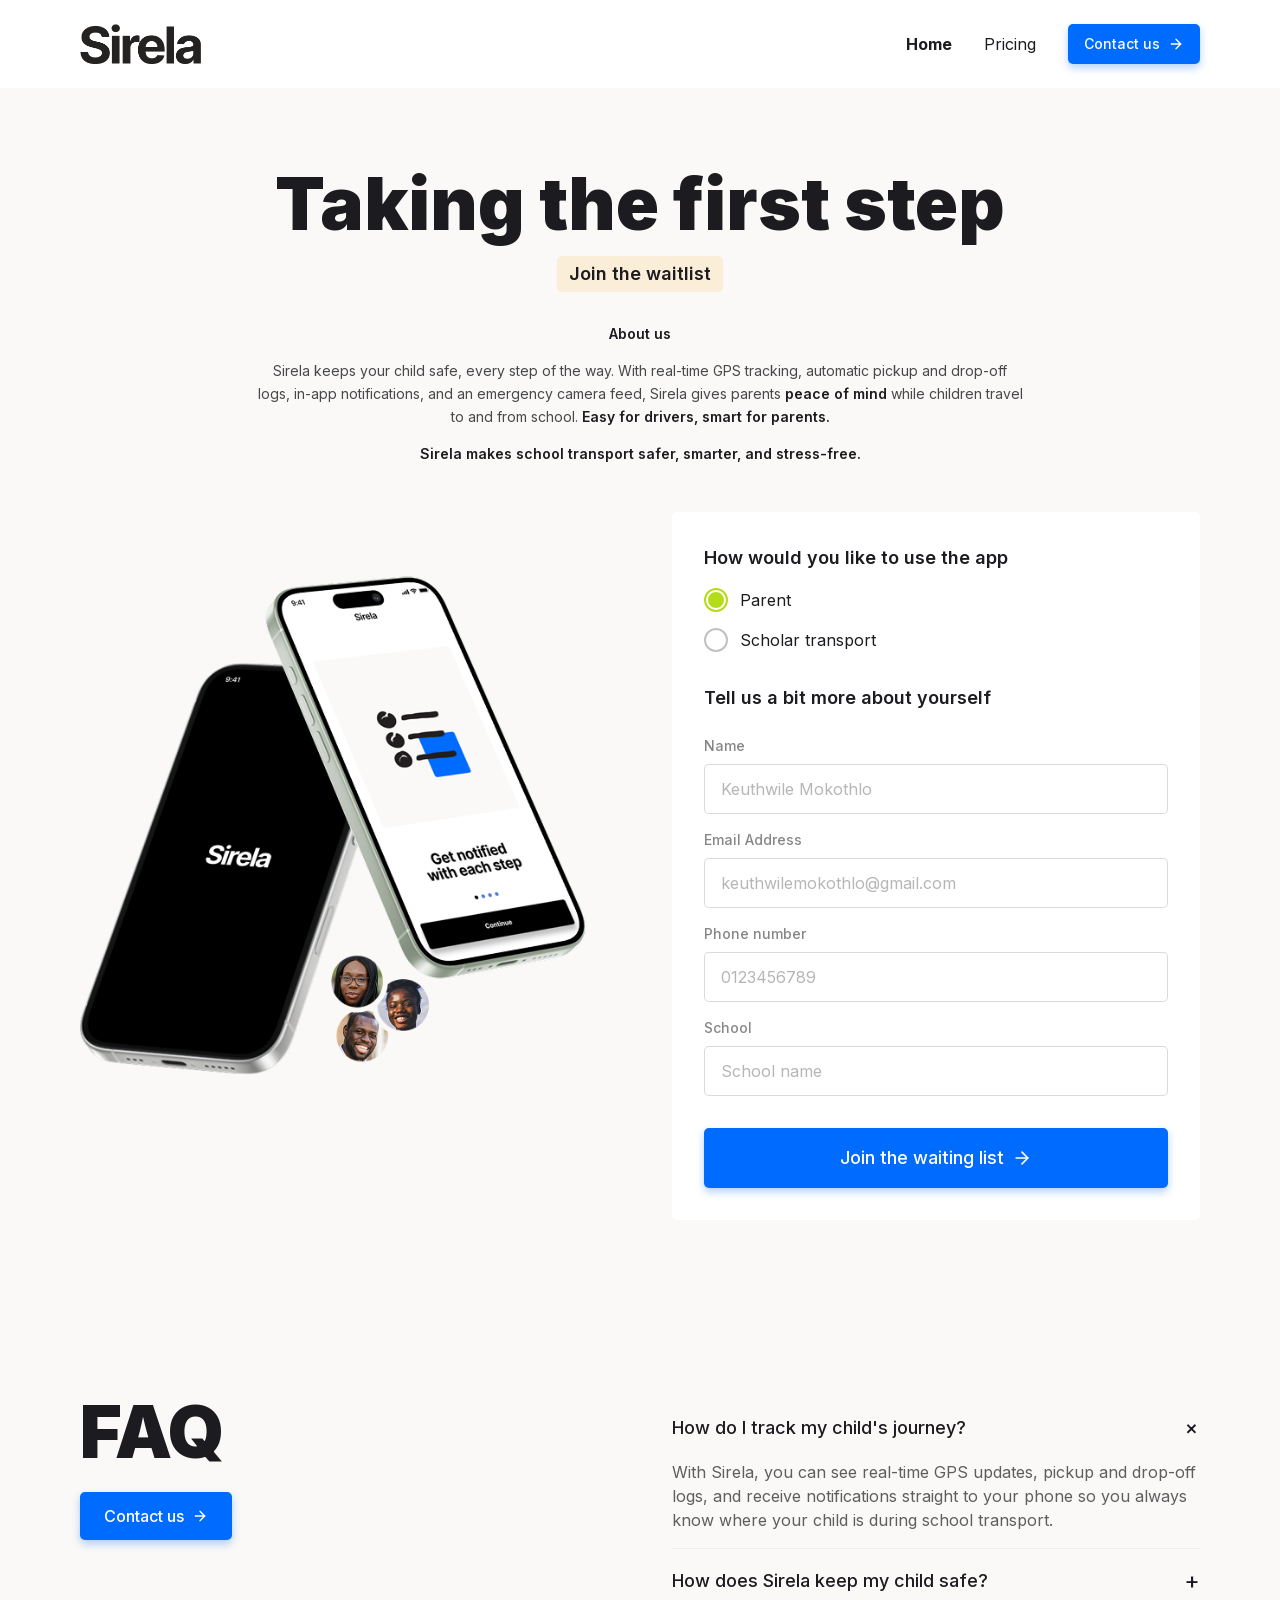
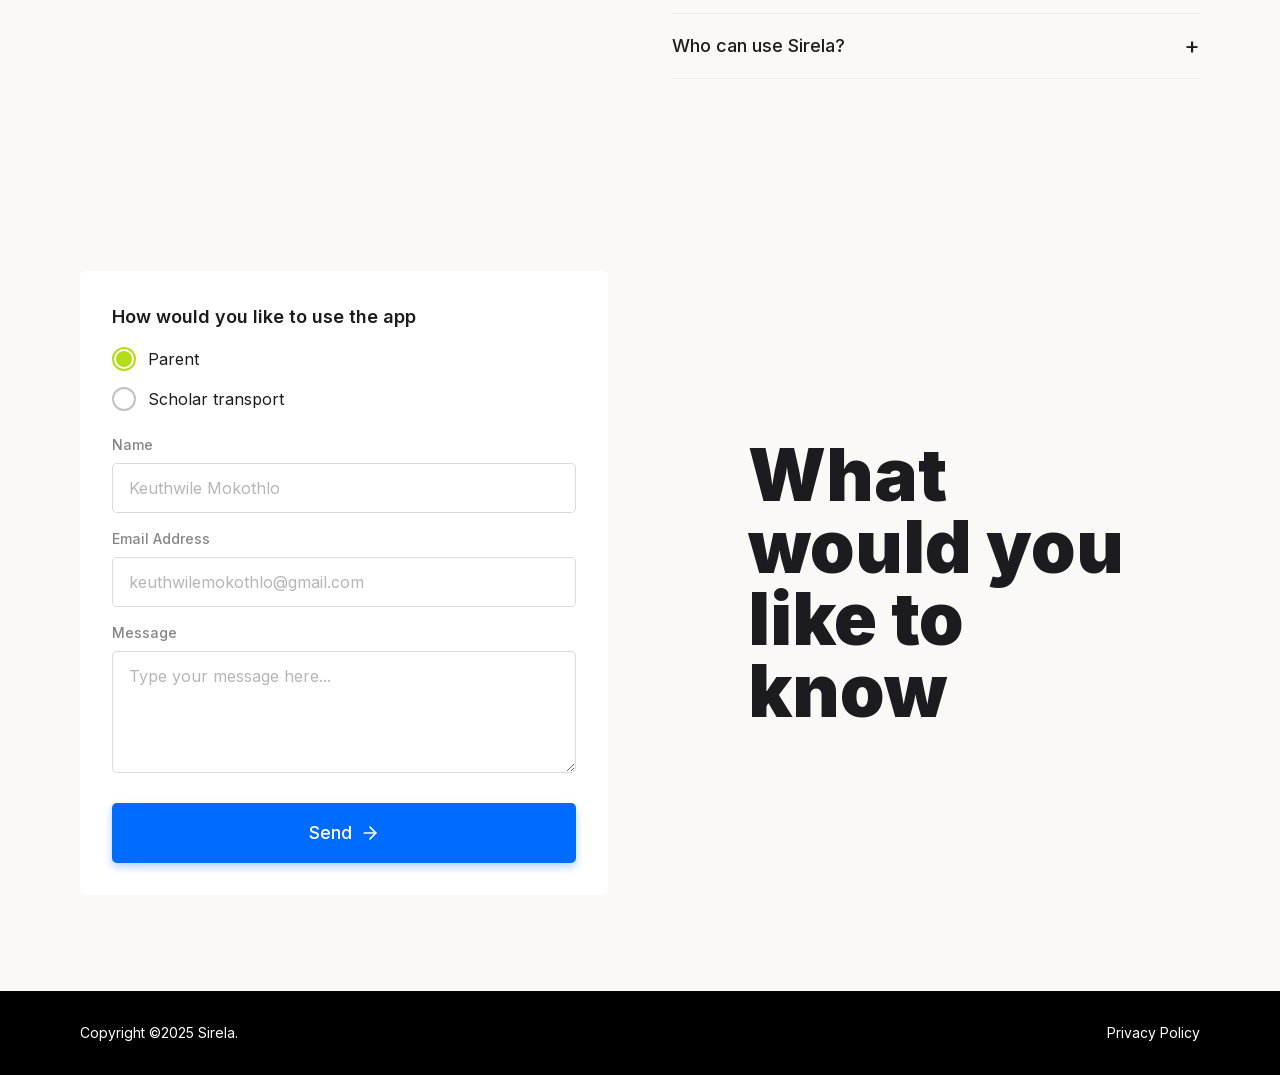
==== commit 096b9a01: "deploy: Sirela-ZA/sirela@22dbf4f2882e035cc5a438bac659f9d816f654c6" ====
--- a/index.html
+++ b/index.html
@@ -1 +1 @@
-<!DOCTYPE html><!--e4kGw8hz_yavo4dbeR8sE--><html lang="en"><head><meta charSet="utf-8"/><meta name="viewport" content="width=device-width, initial-scale=1"/><link rel="preload" href="/_next/static/media/e4af272ccee01ff0-s.p.woff2" as="font" crossorigin="" type="font/woff2"/><link rel="preload" as="image" href="/_next/static/media/logo.5c4e28c5.png"/><link rel="preload" as="image" href="/_next/static/media/phones.f9fc481b.png"/><link rel="stylesheet" href="/_next/static/css/d09bccf55dca7355.css" data-precedence="next"/><link rel="preload" as="script" fetchPriority="low" href="/_next/static/chunks/webpack-e2395727a5876153.js"/><script src="/_next/static/chunks/87c73c54-24122e7b92478d00.js" async=""></script><script src="/_next/static/chunks/18-fcdd376a8b441eb2.js" async=""></script><script src="/_next/static/chunks/main-app-da0e91cfa96f609f.js" async=""></script><script src="/_next/static/chunks/898-54b7cb7591969b1e.js" async=""></script><script src="/_next/static/chunks/425-98cc2a292763d317.js" async=""></script><script src="/_next/static/chunks/app/page-dcf0a644508b70cb.js" async=""></script><meta name="next-size-adjust" content=""/><title>Sirela - School Transport Safety Made Simple</title><meta name="description" content="Keep your child safe with real-time GPS tracking, automatic pickup and drop-off logs, and emergency features for school transport."/><link rel="shortcut icon" href="/favicon.ico"/><link rel="icon" href="/favicon.ico"/><link rel="apple-touch-icon" href="/logo.png"/><script src="/_next/static/chunks/polyfills-42372ed130431b0a.js" noModule=""></script></head><body class="__variable_d1882a antialiased"><div hidden=""><!--$--><!--/$--></div><div class="flex min-h-screen flex-col"><header class="sticky top-0 z-50 bg-white py-6"><div class="container mx-auto px-6 lg:px-20"><div class="flex items-center justify-between"><a class="block" href="/"><img alt="Sirela Logo" width="120" height="40" decoding="async" data-nimg="1" class="h-8 w-auto object-contain sm:h-10" style="color:transparent" src="/_next/static/media/logo.5c4e28c5.png"/></a><nav class="hidden items-center gap-8 md:flex"><a class="text-base hover:text-primary font-bold text-charcoal" href="/">Home</a><a class="text-base hover:text-primary text-charcoal" href="/pricing/">Pricing</a><button class="font-medium transition-all duration-200 flex items-center justify-center gap-2 focus-visible:outline-none focus-visible:ring-2 focus-visible:ring-primary focus-visible:ring-offset-2 active:scale-[0.98] shadow-[0_4px_8px_rgba(0,107,255,0.3)] bg-primary text-white hover:opacity-90 active:opacity-80 px-4 py-2 text-sm rounded-[5px]  py-2.5">Contact us <svg xmlns="http://www.w3.org/2000/svg" width="24" height="24" viewBox="0 0 24 24" fill="none" stroke="currentColor" stroke-width="2" stroke-linecap="round" stroke-linejoin="round" class="lucide lucide-arrow-right inline h-4 w-4" aria-hidden="true"><path d="M5 12h14"></path><path d="m12 5 7 7-7 7"></path></svg></button></nav><button class="flex flex-col gap-1.5 md:hidden" aria-label="Toggle menu" aria-expanded="false"><span class="h-0.5 w-6 bg-charcoal transition-all "></span><span class="h-0.5 w-6 bg-charcoal transition-all "></span><span class="h-0.5 w-6 bg-charcoal transition-all "></span></button></div><div class="fixed inset-x-0 top-[72px] bottom-0 z-50 bg-white transition-all duration-300 md:hidden opacity-0 -translate-y-4 pointer-events-none"><nav class="flex flex-col gap-4 p-6"><a class="block py-2 focus-visible:outline-none focus-visible:ring-2 focus-visible:ring-primary font-bold text-charcoal" href="/">Home</a><a class="block py-2 focus-visible:outline-none focus-visible:ring-2 focus-visible:ring-primary text-charcoal" href="/pricing/">Pricing</a><button class="font-medium transition-all duration-200 flex items-center justify-center gap-2 focus-visible:outline-none focus-visible:ring-2 focus-visible:ring-primary focus-visible:ring-offset-2 active:scale-[0.98] shadow-[0_4px_8px_rgba(0,107,255,0.3)] bg-primary text-white hover:opacity-90 active:opacity-80 px-6 py-3 text-base rounded-[5px] w-full mt-2">Contact us <svg xmlns="http://www.w3.org/2000/svg" width="24" height="24" viewBox="0 0 24 24" fill="none" stroke="currentColor" stroke-width="2" stroke-linecap="round" stroke-linejoin="round" class="lucide lucide-arrow-right inline h-4 w-4" aria-hidden="true"><path d="M5 12h14"></path><path d="m12 5 7 7-7 7"></path></svg></button></nav></div></div></header><div class="flex-1"><main><section class="relative bg-cream py-12 md:py-20"><div class="container mx-auto px-6 lg:px-20"><div class="mb-12 text-center"><h1 class="mb-4 text-5xl font-[1000] leading-tight text-charcoal sm:text-6xl md:text-6xl lg:text-7xl xl:leading-none">Taking<!-- --> <span class="relative inline-block">the first step<span class="absolute -bottom-1 left-0 -z-10 h-3 w-full bg-warning md:-bottom-2 md:h-4 lg:-bottom-3 lg:h-5"></span></span></h1><div class="inline-block rounded-[5px] bg-warning/15 px-3 py-1"><span class="text-lg font-semibold text-charcoal">Join the waitlist</span></div><div class="mx-auto mt-8 max-w-3xl space-y-4 "><h2 class="text-sm font-semibold text-charcoal">About us</h2><p class="text-sm leading-relaxed text-charcoal/80">Sirela keeps your child safe, every step of the way. With real-time GPS tracking, automatic pickup and drop-off logs, in-app notifications, and an emergency camera feed, Sirela gives parents<!-- --> <span class="font-semibold text-charcoal">peace of mind</span> while children travel to and from school.<!-- --> <span class="font-semibold text-charcoal">Easy for drivers, smart for parents.</span></p><p class="text-sm font-semibold text-charcoal">Sirela makes school transport safer, smarter, and stress-free.</p></div></div><div class="grid items-start gap-12 lg:grid-cols-2 lg:gap-16"><div class="order-1 lg:order-1"><div class="relative mx-auto max-w-md lg:max-w-none"><img alt="Sirela app on mobile devices" width="500" height="500" decoding="async" data-nimg="1" class="h-auto w-full" style="color:transparent" src="/_next/static/media/phones.f9fc481b.png"/></div></div><div class="order-2 lg:order-2"><form id="waitlist-form" class="space-y-8 rounded-[5px] bg-white p-8"><div role="radiogroup" aria-labelledby="_R_1klbtbH1_" class=""><div id="_R_1klbtbH1_" class="mb-4 text-lg font-semibold text-charcoal">How would you like to use the app</div><div class="space-y-4"><label for="_R_1lklbtb_" class="flex cursor-pointer items-center gap-3 "><div class="relative"><input type="radio" id="_R_1lklbtb_" class="sr-only" aria-checked="true" name="_R_1klbtb_" checked="" value="parent"/><div role="radio" aria-checked="true" data-value="parent" tabindex="0" class="h-6 w-6 rounded-full border-2 border-lime bg-white focus-visible:outline-none focus-visible:ring-2 focus-visible:ring-primary focus-visible:ring-offset-2"><div class="absolute inset-1 rounded-full bg-lime"></div></div></div><span class="text-base text-charcoal select-none">Parent</span></label><label for="_R_2lklbtb_" class="flex cursor-pointer items-center gap-3 "><div class="relative"><input type="radio" id="_R_2lklbtb_" class="sr-only" aria-checked="false" name="_R_1klbtb_" value="scholar-transport"/><div role="radio" aria-checked="false" data-value="scholar-transport" tabindex="-1" class="h-6 w-6 rounded-full border-2 border-gray/50 bg-white focus-visible:outline-none focus-visible:ring-2 focus-visible:ring-primary focus-visible:ring-offset-2"></div></div><span class="text-base text-charcoal select-none">Scholar transport</span></label></div></div><div><h3 class="mb-6 text-lg font-semibold text-charcoal">Tell us a bit more about yourself</h3><div class="space-y-4"><div class="w-full"><label for="_R_qklbtb_" class="mb-2 block text-sm font-medium text-gray">Name</label><input id="_R_qklbtb_" aria-invalid="false" class="rounded-[5px] border border-gray/30 bg-white px-4 py-3 text-charcoal placeholder:text-gray/60 focus:border-primary focus:outline-none focus:ring-2 focus:ring-primary/20 focus-visible:ring-2 focus-visible:ring-primary w-full " placeholder="Keuthwile Mokothlo" required="" value=""/></div><div class="w-full"><label for="_R_1aklbtb_" class="mb-2 block text-sm font-medium text-gray">Email Address</label><input id="_R_1aklbtb_" aria-invalid="false" class="rounded-[5px] border border-gray/30 bg-white px-4 py-3 text-charcoal placeholder:text-gray/60 focus:border-primary focus:outline-none focus:ring-2 focus:ring-primary/20 focus-visible:ring-2 focus-visible:ring-primary w-full " type="email" placeholder="keuthwilemokothlo@gmail.com" required="" value=""/></div><div class="w-full"><label for="_R_1qklbtb_" class="mb-2 block text-sm font-medium text-gray">Phone number</label><input id="_R_1qklbtb_" aria-invalid="false" class="rounded-[5px] border border-gray/30 bg-white px-4 py-3 text-charcoal placeholder:text-gray/60 focus:border-primary focus:outline-none focus:ring-2 focus:ring-primary/20 focus-visible:ring-2 focus-visible:ring-primary w-full " type="tel" placeholder="0123456789" required="" value=""/></div><div class="w-full"><label for="_R_2aklbtb_" class="mb-2 block text-sm font-medium text-gray">School</label><input id="_R_2aklbtb_" aria-invalid="false" class="rounded-[5px] border border-gray/30 bg-white px-4 py-3 text-charcoal placeholder:text-gray/60 focus:border-primary focus:outline-none focus:ring-2 focus:ring-primary/20 focus-visible:ring-2 focus-visible:ring-primary w-full " placeholder="School name" required="" value=""/></div></div></div><button class="font-medium transition-all duration-200 flex items-center justify-center gap-2 focus-visible:outline-none focus-visible:ring-2 focus-visible:ring-primary focus-visible:ring-offset-2 active:scale-[0.98] shadow-[0_4px_8px_rgba(0,107,255,0.3)] bg-primary text-white hover:opacity-90 active:opacity-80 px-8 py-4 text-lg rounded-[5px] w-full " type="submit">Join the waiting list<svg xmlns="http://www.w3.org/2000/svg" width="24" height="24" viewBox="0 0 24 24" fill="none" stroke="currentColor" stroke-width="2" stroke-linecap="round" stroke-linejoin="round" class="lucide lucide-arrow-right h-5 w-5" aria-hidden="true"><path d="M5 12h14"></path><path d="m12 5 7 7-7 7"></path></svg></button></form></div></div></div></section><section class="bg-cream py-16 md:py-24"><div class="container mx-auto px-6 lg:px-20"><div class="grid gap-12 lg:grid-cols-2 lg:gap-16"><div class="text-center lg:text-left"><h2 class="mb-6 text-5xl font-black text-charcoal sm:text-6xl md:text-6xl lg:text-7xl">FAQ</h2><button class="font-medium transition-all duration-200 flex items-center justify-center gap-2 focus-visible:outline-none focus-visible:ring-2 focus-visible:ring-primary focus-visible:ring-offset-2 active:scale-[0.98] shadow-[0_4px_8px_rgba(0,107,255,0.3)] bg-primary text-white hover:opacity-90 active:opacity-80 px-6 py-3 text-base rounded-[5px]  ">Contact us <svg xmlns="http://www.w3.org/2000/svg" width="24" height="24" viewBox="0 0 24 24" fill="none" stroke="currentColor" stroke-width="2" stroke-linecap="round" stroke-linejoin="round" class="lucide lucide-arrow-right inline h-4 w-4" aria-hidden="true"><path d="M5 12h14"></path><path d="m12 5 7 7-7 7"></path></svg></button></div><div class="space-y-0"><div class="border-b border-gray/10"><h3><button id="faq-rxm43-faq-button-0" aria-expanded="true" aria-controls="faq-rxm43-faq-content-0" class="flex w-full items-center justify-between py-4 text-left focus-visible:outline-none focus-visible:ring-2 focus-visible:ring-primary focus-visible:ring-offset-2"><span class="pr-4 text-base font-medium text-charcoal lg:text-lg">How do I track my child&#x27;s journey?</span><span class="flex-shrink-0 text-2xl font-light text-charcoal transition-transform duration-300 rotate-45" aria-hidden="true">+</span></button></h3><div id="faq-rxm43-faq-content-0" role="region" aria-labelledby="faq-rxm43-faq-button-0" style="height:0px;transition:height 300ms ease-in-out" class="overflow-hidden"><div class="pb-4"><p class="text-sm text-charcoal/70 lg:text-base">With Sirela, you can see real-time GPS updates, pickup and drop-off logs, and receive notifications straight to your phone so you always know where your child is during school transport.</p></div></div></div><div class="border-b border-gray/10"><h3><button id="faq-rxm43-faq-button-1" aria-expanded="false" aria-controls="faq-rxm43-faq-content-1" class="flex w-full items-center justify-between py-4 text-left focus-visible:outline-none focus-visible:ring-2 focus-visible:ring-primary focus-visible:ring-offset-2"><span class="pr-4 text-base font-medium text-charcoal lg:text-lg">How does Sirela keep my child safe?</span><span class="flex-shrink-0 text-2xl font-light text-charcoal transition-transform duration-300 " aria-hidden="true">+</span></button></h3><div id="faq-rxm43-faq-content-1" role="region" aria-labelledby="faq-rxm43-faq-button-1" style="height:0px;transition:height 300ms ease-in-out" class="overflow-hidden"><div class="pb-4"><p class="text-sm text-charcoal/70 lg:text-base">Sirela provides multiple safety features including real-time GPS tracking, automatic pickup and drop-off logs, in-app notifications, and an emergency camera feed for complete peace of mind.</p></div></div></div><div class="border-b border-gray/10"><h3><button id="faq-rxm43-faq-button-2" aria-expanded="false" aria-controls="faq-rxm43-faq-content-2" class="flex w-full items-center justify-between py-4 text-left focus-visible:outline-none focus-visible:ring-2 focus-visible:ring-primary focus-visible:ring-offset-2"><span class="pr-4 text-base font-medium text-charcoal lg:text-lg">Who can use Sirela?</span><span class="flex-shrink-0 text-2xl font-light text-charcoal transition-transform duration-300 " aria-hidden="true">+</span></button></h3><div id="faq-rxm43-faq-content-2" role="region" aria-labelledby="faq-rxm43-faq-button-2" style="height:0px;transition:height 300ms ease-in-out" class="overflow-hidden"><div class="pb-4"><p class="text-sm text-charcoal/70 lg:text-base">Sirela is designed for parents who want to track their children&#x27;s school transport, as well as school transport drivers who want to provide a safer, more transparent service.</p></div></div></div></div></div></div></section><section id="contact-form" class="bg-cream py-16 md:py-24"><div class="container mx-auto px-6 lg:px-20"><div class="grid gap-12 lg:grid-cols-2 lg:gap-16"><div class="order-2 lg:order-1"><form class="space-y-6 rounded-[5px] bg-white p-8"><div role="radiogroup" aria-labelledby="_R_atbtbH1_" class=""><div id="_R_atbtbH1_" class="mb-4 text-lg font-semibold text-charcoal">How would you like to use the app</div><div class="space-y-4"><label for="_R_datbtb_" class="flex cursor-pointer items-center gap-3 "><div class="relative"><input type="radio" id="_R_datbtb_" class="sr-only" aria-checked="true" name="_R_atbtb_" checked="" value="parent"/><div role="radio" aria-checked="true" data-value="parent" tabindex="0" class="h-6 w-6 rounded-full border-2 border-lime bg-white focus-visible:outline-none focus-visible:ring-2 focus-visible:ring-primary focus-visible:ring-offset-2"><div class="absolute inset-1 rounded-full bg-lime"></div></div></div><span class="text-base text-charcoal select-none">Parent</span></label><label for="_R_latbtb_" class="flex cursor-pointer items-center gap-3 "><div class="relative"><input type="radio" id="_R_latbtb_" class="sr-only" aria-checked="false" name="_R_atbtb_" value="scholar-transport"/><div role="radio" aria-checked="false" data-value="scholar-transport" tabindex="-1" class="h-6 w-6 rounded-full border-2 border-gray/50 bg-white focus-visible:outline-none focus-visible:ring-2 focus-visible:ring-primary focus-visible:ring-offset-2"></div></div><span class="text-base text-charcoal select-none">Scholar transport</span></label></div></div><div class="space-y-4"><div class="w-full"><label for="_R_1itbtb_" class="mb-2 block text-sm font-medium text-gray">Name</label><input id="_R_1itbtb_" aria-invalid="false" class="rounded-[5px] border border-gray/30 bg-white px-4 py-3 text-charcoal placeholder:text-gray/60 focus:border-primary focus:outline-none focus:ring-2 focus:ring-primary/20 focus-visible:ring-2 focus-visible:ring-primary w-full " placeholder="Keuthwile Mokothlo" required="" value=""/></div><div class="w-full"><label for="_R_2itbtb_" class="mb-2 block text-sm font-medium text-gray">Email Address</label><input id="_R_2itbtb_" aria-invalid="false" class="rounded-[5px] border border-gray/30 bg-white px-4 py-3 text-charcoal placeholder:text-gray/60 focus:border-primary focus:outline-none focus:ring-2 focus:ring-primary/20 focus-visible:ring-2 focus-visible:ring-primary w-full " type="email" placeholder="keuthwilemokothlo@gmail.com" required="" value=""/></div><div><label for="message" class="mb-2 block text-sm font-medium text-gray">Message</label><textarea id="message" class="w-full rounded-[5px] border border-gray/30 bg-white px-4 py-3 text-charcoal placeholder:text-gray/60 focus:border-primary focus:outline-none focus:ring-2 focus:ring-primary/20 focus-visible:ring-2 focus-visible:ring-primary" rows="4" placeholder="Type your message here..." required="" aria-invalid="false"></textarea></div></div><button class="font-medium transition-all duration-200 flex items-center justify-center gap-2 focus-visible:outline-none focus-visible:ring-2 focus-visible:ring-primary focus-visible:ring-offset-2 active:scale-[0.98] shadow-[0_4px_8px_rgba(0,107,255,0.3)] bg-primary text-white hover:opacity-90 active:opacity-80 px-8 py-4 text-lg rounded-[5px] w-full " type="submit">Send<svg xmlns="http://www.w3.org/2000/svg" width="24" height="24" viewBox="0 0 24 24" fill="none" stroke="currentColor" stroke-width="2" stroke-linecap="round" stroke-linejoin="round" class="lucide lucide-arrow-right h-5 w-5" aria-hidden="true"><path d="M5 12h14"></path><path d="m12 5 7 7-7 7"></path></svg></button></form></div><div class="order-1 lg:order-2 flex items-center justify-center text-center lg:text-left"><h3 class="text-5xl font-[1000] leading-none text-charcoal sm:text-6xl md:text-6xl lg:text-7xl">What<br/>would you<br/>like to<br/>know</h3></div></div></div></section></main><!--$--><!--/$--></div><footer class="bg-black py-8"><div class="container mx-auto px-6 lg:px-20"><div class="flex flex-col items-center justify-between gap-4 text-center md:flex-row md:text-left"><p class="text-sm text-white">Copyright ©<!-- -->2025<!-- --> Sirela.</p><a class="text-sm text-white hover:underline focus-visible:outline-none focus-visible:ring-2 focus-visible:ring-white focus-visible:ring-offset-2 focus-visible:ring-offset-black" href="/privacy-policy/">Privacy Policy</a></div></div></footer></div><script src="/_next/static/chunks/webpack-e2395727a5876153.js" id="_R_" async=""></script><script>(self.__next_f=self.__next_f||[]).push([0])</script><script>self.__next_f.push([1,"1:\"$Sreact.fragment\"\n2:I[4209,[\"898\",\"static/chunks/898-54b7cb7591969b1e.js\",\"425\",\"static/chunks/425-98cc2a292763d317.js\",\"974\",\"static/chunks/app/page-dcf0a644508b70cb.js\"],\"Header\"]\n3:I[5341,[],\"\"]\n4:I[25,[],\"\"]\n5:I[9664,[\"898\",\"static/chunks/898-54b7cb7591969b1e.js\",\"425\",\"static/chunks/425-98cc2a292763d317.js\",\"974\",\"static/chunks/app/page-dcf0a644508b70cb.js\"],\"\"]\n6:I[8383,[\"898\",\"static/chunks/898-54b7cb7591969b1e.js\",\"425\",\"static/chunks/425-98cc2a292763d317.js\",\"974\",\"static/chunks/app/page-dcf0a644508b70cb.js\"],\"HeroWithForm\"]\n7:I[8286,[\"898\",\"static/chunks/898-54b7cb7591969b1e.js\",\"425\",\"static/chunks/425-98cc2a292763d317.js\",\"974\",\"static/chunks/app/page-dcf0a644508b70cb.js\"],\"FAQSection\"]\n8:I[5778,[\"898\",\"static/chunks/898-54b7cb7591969b1e.js\",\"425\",\"static/chunks/425-98cc2a292763d317.js\",\"974\",\"static/chunks/app/page-dcf0a644508b70cb.js\"],\"ContactSection\"]\n9:I[5104,[],\"OutletBoundary\"]\nb:I[7158,[],\"AsyncMetadataOutlet\"]\nd:I[5104,[],\"ViewportBoundary\"]\nf:I[5104,[],\"MetadataBoundary\"]\n10:\"$Sreact.suspense\"\n12:I[4431,[],\"\"]\n:HL[\"/_next/static/media/e4af272ccee01ff0-s.p.woff2\",\"font\",{\"crossOrigin\":\"\",\"type\":\"font/woff2\"}]\n:HL[\"/_next/static/css/d09bccf55dca7355.css\",\"style\"]\n"])</script><script>self.__next_f.push([1,"0:{\"P\":null,\"b\":\"e4kGw8hz-yavo4dbeR8sE\",\"p\":\"\",\"c\":[\"\",\"\"],\"i\":false,\"f\":[[[\"\",{\"children\":[\"__PAGE__\",{}]},\"$undefined\",\"$undefined\",true],[\"\",[\"$\",\"$1\",\"c\",{\"children\":[[[\"$\",\"link\",\"0\",{\"rel\":\"stylesheet\",\"href\":\"/_next/static/css/d09bccf55dca7355.css\",\"precedence\":\"next\",\"crossOrigin\":\"$undefined\",\"nonce\":\"$undefined\"}]],[\"$\",\"html\",null,{\"lang\":\"en\",\"children\":[\"$\",\"body\",null,{\"className\":\"__variable_d1882a antialiased\",\"children\":[\"$\",\"div\",null,{\"className\":\"flex min-h-screen flex-col\",\"children\":[[\"$\",\"$L2\",null,{}],[\"$\",\"div\",null,{\"className\":\"flex-1\",\"children\":[\"$\",\"$L3\",null,{\"parallelRouterKey\":\"children\",\"error\":\"$undefined\",\"errorStyles\":\"$undefined\",\"errorScripts\":\"$undefined\",\"template\":[\"$\",\"$L4\",null,{}],\"templateStyles\":\"$undefined\",\"templateScripts\":\"$undefined\",\"notFound\":[[[\"$\",\"title\",null,{\"children\":\"404: This page could not be found.\"}],[\"$\",\"div\",null,{\"style\":{\"fontFamily\":\"system-ui,\\\"Segoe UI\\\",Roboto,Helvetica,Arial,sans-serif,\\\"Apple Color Emoji\\\",\\\"Segoe UI Emoji\\\"\",\"height\":\"100vh\",\"textAlign\":\"center\",\"display\":\"flex\",\"flexDirection\":\"column\",\"alignItems\":\"center\",\"justifyContent\":\"center\"},\"children\":[\"$\",\"div\",null,{\"children\":[[\"$\",\"style\",null,{\"dangerouslySetInnerHTML\":{\"__html\":\"body{color:#000;background:#fff;margin:0}.next-error-h1{border-right:1px solid rgba(0,0,0,.3)}@media (prefers-color-scheme:dark){body{color:#fff;background:#000}.next-error-h1{border-right:1px solid rgba(255,255,255,.3)}}\"}}],[\"$\",\"h1\",null,{\"className\":\"next-error-h1\",\"style\":{\"display\":\"inline-block\",\"margin\":\"0 20px 0 0\",\"padding\":\"0 23px 0 0\",\"fontSize\":24,\"fontWeight\":500,\"verticalAlign\":\"top\",\"lineHeight\":\"49px\"},\"children\":404}],[\"$\",\"div\",null,{\"style\":{\"display\":\"inline-block\"},\"children\":[\"$\",\"h2\",null,{\"style\":{\"fontSize\":14,\"fontWeight\":400,\"lineHeight\":\"49px\",\"margin\":0},\"children\":\"This page could not be found.\"}]}]]}]}]],[]],\"forbidden\":\"$undefined\",\"unauthorized\":\"$undefined\"}]}],[\"$\",\"footer\",null,{\"className\":\"bg-black py-8\",\"children\":[\"$\",\"div\",null,{\"className\":\"container mx-auto px-6 lg:px-20\",\"children\":[\"$\",\"div\",null,{\"className\":\"flex flex-col items-center justify-between gap-4 text-center md:flex-row md:text-left\",\"children\":[[\"$\",\"p\",null,{\"className\":\"text-sm text-white\",\"children\":[\"Copyright ©\",2025,\" Sirela.\"]}],[\"$\",\"$L5\",null,{\"href\":\"/privacy-policy\",\"className\":\"text-sm text-white hover:underline focus-visible:outline-none focus-visible:ring-2 focus-visible:ring-white focus-visible:ring-offset-2 focus-visible:ring-offset-black\",\"children\":\"Privacy Policy\"}]]}]}]}]]}]}]}]]}],{\"children\":[\"__PAGE__\",[\"$\",\"$1\",\"c\",{\"children\":[[\"$\",\"main\",null,{\"children\":[[\"$\",\"$L6\",null,{}],[\"$\",\"$L7\",null,{\"items\":[{\"question\":\"How do I track my child's journey?\",\"answer\":\"With Sirela, you can see real-time GPS updates, pickup and drop-off logs, and receive notifications straight to your phone so you always know where your child is during school transport.\"},{\"question\":\"How does Sirela keep my child safe?\",\"answer\":\"Sirela provides multiple safety features including real-time GPS tracking, automatic pickup and drop-off logs, in-app notifications, and an emergency camera feed for complete peace of mind.\"},{\"question\":\"Who can use Sirela?\",\"answer\":\"Sirela is designed for parents who want to track their children's school transport, as well as school transport drivers who want to provide a safer, more transparent service.\"}]}],[\"$\",\"$L8\",null,{}]]}],null,[\"$\",\"$L9\",null,{\"children\":[\"$La\",[\"$\",\"$Lb\",null,{\"promise\":\"$@c\"}]]}]]}],{},null,false]},null,false],[\"$\",\"$1\",\"h\",{\"children\":[null,[[\"$\",\"$Ld\",null,{\"children\":\"$Le\"}],[\"$\",\"meta\",null,{\"name\":\"next-size-adjust\",\"content\":\"\"}]],[\"$\",\"$Lf\",null,{\"children\":[\"$\",\"div\",null,{\"hidden\":true,\"children\":[\"$\",\"$10\",null,{\"fallback\":null,\"children\":\"$L11\"}]}]}]]}],false]],\"m\":\"$undefined\",\"G\":[\"$12\",[]],\"s\":false,\"S\":true}\n"])</script><script>self.__next_f.push([1,"e:[[\"$\",\"meta\",\"0\",{\"charSet\":\"utf-8\"}],[\"$\",\"meta\",\"1\",{\"name\":\"viewport\",\"content\":\"width=device-width, initial-scale=1\"}]]\na:null\n"])</script><script>self.__next_f.push([1,"13:I[6505,[],\"IconMark\"]\nc:{\"metadata\":[[\"$\",\"title\",\"0\",{\"children\":\"Sirela - School Transport Safety Made Simple\"}],[\"$\",\"meta\",\"1\",{\"name\":\"description\",\"content\":\"Keep your child safe with real-time GPS tracking, automatic pickup and drop-off logs, and emergency features for school transport.\"}],[\"$\",\"link\",\"2\",{\"rel\":\"shortcut icon\",\"href\":\"/favicon.ico\"}],[\"$\",\"link\",\"3\",{\"rel\":\"icon\",\"href\":\"/favicon.ico\"}],[\"$\",\"link\",\"4\",{\"rel\":\"apple-touch-icon\",\"href\":\"/logo.png\"}],[\"$\",\"$L13\",\"5\",{}]],\"error\":null,\"digest\":\"$undefined\"}\n"])</script><script>self.__next_f.push([1,"11:\"$c:metadata\"\n"])</script></body></html>+<!DOCTYPE html><!--oxIu9uC62bhculUAhWAZM--><html lang="en"><head><meta charSet="utf-8"/><meta name="viewport" content="width=device-width, initial-scale=1"/><link rel="preload" href="/_next/static/media/e4af272ccee01ff0-s.p.woff2" as="font" crossorigin="" type="font/woff2"/><link rel="preload" as="image" href="/_next/static/media/logo.5c4e28c5.png"/><link rel="preload" as="image" href="/_next/static/media/phones.f9fc481b.png"/><link rel="stylesheet" href="/_next/static/css/fd05d53710688b78.css" data-precedence="next"/><link rel="preload" as="script" fetchPriority="low" href="/_next/static/chunks/webpack-a6e0037b089f6dc2.js"/><script src="/_next/static/chunks/4bd1b696-382748cc942d8a14.js" async=""></script><script src="/_next/static/chunks/255-c3b39258a5f9a7b1.js" async=""></script><script src="/_next/static/chunks/main-app-cad541ef5f023559.js" async=""></script><script src="/_next/static/chunks/485-6e13f3ccf2356b3c.js" async=""></script><script src="/_next/static/chunks/57-be560156792be0e4.js" async=""></script><script src="/_next/static/chunks/app/page-5e32cef0725afc46.js" async=""></script><meta name="next-size-adjust" content=""/><title>Sirela - School Transport Safety Made Simple</title><meta name="description" content="Keep your child safe with real-time GPS tracking, automatic pickup and drop-off logs, and emergency features for school transport."/><link rel="shortcut icon" href="/favicon.ico"/><link rel="icon" href="/favicon.ico"/><link rel="apple-touch-icon" href="/logo.png"/><script src="/_next/static/chunks/polyfills-42372ed130431b0a.js" noModule=""></script></head><body class="__variable_d1882a antialiased"><div hidden=""><!--$--><!--/$--></div><div class="flex min-h-screen flex-col"><header class="sticky top-0 z-50 bg-white py-6"><div class="container mx-auto px-6 lg:px-20"><div class="flex items-center justify-between"><a class="block" href="/"><img alt="Sirela Logo" width="120" height="40" decoding="async" data-nimg="1" class="h-8 w-auto object-contain sm:h-10" style="color:transparent" src="/_next/static/media/logo.5c4e28c5.png"/></a><nav class="hidden items-center gap-8 md:flex"><a class="text-base hover:text-primary font-bold text-charcoal" href="/">Home</a><a class="text-base hover:text-primary text-charcoal" href="/pricing/">Pricing</a><button class="font-medium transition-all duration-200 flex items-center justify-center gap-2 focus-visible:outline-none focus-visible:ring-2 focus-visible:ring-primary focus-visible:ring-offset-2 active:scale-[0.98] shadow-[0_4px_8px_rgba(0,107,255,0.3)] bg-primary text-white hover:opacity-90 active:opacity-80 px-4 py-2 text-sm rounded-[5px]  py-2.5">Contact us <svg xmlns="http://www.w3.org/2000/svg" width="24" height="24" viewBox="0 0 24 24" fill="none" stroke="currentColor" stroke-width="2" stroke-linecap="round" stroke-linejoin="round" class="lucide lucide-arrow-right inline h-4 w-4" aria-hidden="true"><path d="M5 12h14"></path><path d="m12 5 7 7-7 7"></path></svg></button></nav><button class="flex flex-col gap-1.5 md:hidden" aria-label="Toggle menu" aria-expanded="false"><span class="h-0.5 w-6 bg-charcoal transition-all "></span><span class="h-0.5 w-6 bg-charcoal transition-all "></span><span class="h-0.5 w-6 bg-charcoal transition-all "></span></button></div><div class="fixed inset-x-0 top-[72px] bottom-0 z-50 bg-white transition-all duration-300 md:hidden opacity-0 -translate-y-4 pointer-events-none"><nav class="flex flex-col gap-4 p-6"><a class="block py-2 focus-visible:outline-none focus-visible:ring-2 focus-visible:ring-primary font-bold text-charcoal" href="/">Home</a><a class="block py-2 focus-visible:outline-none focus-visible:ring-2 focus-visible:ring-primary text-charcoal" href="/pricing/">Pricing</a><button class="font-medium transition-all duration-200 flex items-center justify-center gap-2 focus-visible:outline-none focus-visible:ring-2 focus-visible:ring-primary focus-visible:ring-offset-2 active:scale-[0.98] shadow-[0_4px_8px_rgba(0,107,255,0.3)] bg-primary text-white hover:opacity-90 active:opacity-80 px-6 py-3 text-base rounded-[5px] w-full mt-2">Contact us <svg xmlns="http://www.w3.org/2000/svg" width="24" height="24" viewBox="0 0 24 24" fill="none" stroke="currentColor" stroke-width="2" stroke-linecap="round" stroke-linejoin="round" class="lucide lucide-arrow-right inline h-4 w-4" aria-hidden="true"><path d="M5 12h14"></path><path d="m12 5 7 7-7 7"></path></svg></button></nav></div></div></header><div class="flex-1"><main><section class="relative bg-cream py-12 md:py-20"><div class="container mx-auto px-6 lg:px-20"><div class="mb-12 text-center"><h1 class="mb-4 text-5xl font-[1000] leading-tight text-charcoal sm:text-6xl md:text-6xl lg:text-7xl xl:leading-none">Taking<!-- --> <span class="relative inline-block">the first step<span class="absolute -bottom-1 left-0 -z-10 h-3 w-full bg-warning md:-bottom-2 md:h-4 lg:-bottom-3 lg:h-5"></span></span></h1><div class="inline-block rounded-[5px] bg-warning/15 px-3 py-1"><span class="text-lg font-semibold text-charcoal">Join the waitlist</span></div><div class="mx-auto mt-8 max-w-3xl space-y-4 "><h2 class="text-sm font-semibold text-charcoal">About us</h2><p class="text-sm leading-relaxed text-charcoal/80">Sirela keeps your child safe, every step of the way. With real-time GPS tracking, automatic pickup and drop-off logs, in-app notifications, and an emergency camera feed, Sirela gives parents<!-- --> <span class="font-semibold text-charcoal">peace of mind</span> while children travel to and from school.<!-- --> <span class="font-semibold text-charcoal">Easy for drivers, smart for parents.</span></p><p class="text-sm font-semibold text-charcoal">Sirela makes school transport safer, smarter, and stress-free.</p></div></div><div class="grid items-start gap-12 lg:grid-cols-2 lg:gap-16"><div class="order-1 lg:order-1"><div class="relative mx-auto max-w-md lg:max-w-none"><img alt="Sirela app on mobile devices" width="500" height="500" decoding="async" data-nimg="1" class="h-auto w-full" style="color:transparent" src="/_next/static/media/phones.f9fc481b.png"/></div></div><div class="order-2 lg:order-2"><form id="waitlist-form" class="space-y-8 rounded-[5px] bg-white p-8"><div role="radiogroup" aria-labelledby="_R_1klbtbH1_" class=""><div id="_R_1klbtbH1_" class="mb-4 text-lg font-semibold text-charcoal">How would you like to use the app</div><div class="space-y-4"><label for="_R_1lklbtb_" class="flex cursor-pointer items-center gap-3 "><div class="relative"><input type="radio" id="_R_1lklbtb_" class="sr-only" aria-checked="true" name="_R_1klbtb_" checked="" value="parent"/><div role="radio" aria-checked="true" data-value="parent" tabindex="0" class="h-6 w-6 rounded-full border-2 border-lime bg-white focus-visible:outline-none focus-visible:ring-2 focus-visible:ring-primary focus-visible:ring-offset-2"><div class="absolute inset-1 rounded-full bg-lime"></div></div></div><span class="text-base text-charcoal select-none">Parent</span></label><label for="_R_2lklbtb_" class="flex cursor-pointer items-center gap-3 "><div class="relative"><input type="radio" id="_R_2lklbtb_" class="sr-only" aria-checked="false" name="_R_1klbtb_" value="scholar-transport"/><div role="radio" aria-checked="false" data-value="scholar-transport" tabindex="-1" class="h-6 w-6 rounded-full border-2 border-gray/50 bg-white focus-visible:outline-none focus-visible:ring-2 focus-visible:ring-primary focus-visible:ring-offset-2"></div></div><span class="text-base text-charcoal select-none">Scholar transport</span></label></div></div><div><h3 class="mb-6 text-lg font-semibold text-charcoal">Tell us a bit more about yourself</h3><div class="space-y-4"><div class="w-full"><label for="_R_qklbtb_" class="mb-2 block text-sm font-medium text-gray">Name</label><input id="_R_qklbtb_" aria-invalid="false" class="rounded-[5px] border border-gray/30 bg-white px-4 py-3 text-charcoal placeholder:text-gray/60 focus:border-primary focus:outline-none focus:ring-2 focus:ring-primary/20 focus-visible:ring-2 focus-visible:ring-primary w-full " placeholder="Keuthwile Mokothlo" required="" value=""/></div><div class="w-full"><label for="_R_1aklbtb_" class="mb-2 block text-sm font-medium text-gray">Email Address</label><input id="_R_1aklbtb_" aria-invalid="false" class="rounded-[5px] border border-gray/30 bg-white px-4 py-3 text-charcoal placeholder:text-gray/60 focus:border-primary focus:outline-none focus:ring-2 focus:ring-primary/20 focus-visible:ring-2 focus-visible:ring-primary w-full " type="email" placeholder="keuthwilemokothlo@gmail.com" required="" value=""/></div><div class="w-full"><label for="_R_1qklbtb_" class="mb-2 block text-sm font-medium text-gray">Phone number</label><input id="_R_1qklbtb_" aria-invalid="false" class="rounded-[5px] border border-gray/30 bg-white px-4 py-3 text-charcoal placeholder:text-gray/60 focus:border-primary focus:outline-none focus:ring-2 focus:ring-primary/20 focus-visible:ring-2 focus-visible:ring-primary w-full " type="tel" placeholder="0123456789" required="" value=""/></div><div class="w-full"><label for="_R_2aklbtb_" class="mb-2 block text-sm font-medium text-gray">School</label><input id="_R_2aklbtb_" aria-invalid="false" class="rounded-[5px] border border-gray/30 bg-white px-4 py-3 text-charcoal placeholder:text-gray/60 focus:border-primary focus:outline-none focus:ring-2 focus:ring-primary/20 focus-visible:ring-2 focus-visible:ring-primary w-full " placeholder="School name" required="" value=""/></div></div></div><button class="font-medium transition-all duration-200 flex items-center justify-center gap-2 focus-visible:outline-none focus-visible:ring-2 focus-visible:ring-primary focus-visible:ring-offset-2 active:scale-[0.98] shadow-[0_4px_8px_rgba(0,107,255,0.3)] bg-primary text-white hover:opacity-90 active:opacity-80 px-8 py-4 text-lg rounded-[5px] w-full " type="submit">Join the waiting list<svg xmlns="http://www.w3.org/2000/svg" width="24" height="24" viewBox="0 0 24 24" fill="none" stroke="currentColor" stroke-width="2" stroke-linecap="round" stroke-linejoin="round" class="lucide lucide-arrow-right h-5 w-5" aria-hidden="true"><path d="M5 12h14"></path><path d="m12 5 7 7-7 7"></path></svg></button></form></div></div></div></section><section class="bg-cream py-16 md:py-24"><div class="container mx-auto px-6 lg:px-20"><div class="grid gap-12 lg:grid-cols-2 lg:gap-16"><div class="text-center lg:text-left"><h2 class="mb-6 text-5xl font-black text-charcoal sm:text-6xl md:text-6xl lg:text-7xl">FAQ</h2><button class="font-medium transition-all duration-200 flex items-center justify-center gap-2 focus-visible:outline-none focus-visible:ring-2 focus-visible:ring-primary focus-visible:ring-offset-2 active:scale-[0.98] shadow-[0_4px_8px_rgba(0,107,255,0.3)] bg-primary text-white hover:opacity-90 active:opacity-80 px-6 py-3 text-base rounded-[5px]  mx-auto lg:mx-0">Contact us <svg xmlns="http://www.w3.org/2000/svg" width="24" height="24" viewBox="0 0 24 24" fill="none" stroke="currentColor" stroke-width="2" stroke-linecap="round" stroke-linejoin="round" class="lucide lucide-arrow-right inline h-4 w-4" aria-hidden="true"><path d="M5 12h14"></path><path d="m12 5 7 7-7 7"></path></svg></button></div><div class="space-y-0"><div class="border-b border-gray/10"><h3><button id="faq-orp5de-faq-button-0" aria-expanded="true" aria-controls="faq-orp5de-faq-content-0" class="flex w-full items-center justify-between py-4 text-left focus-visible:outline-none focus-visible:ring-2 focus-visible:ring-primary focus-visible:ring-offset-2"><span class="pr-4 text-base font-medium text-charcoal lg:text-lg">How do I track my child&#x27;s journey?</span><span class="flex-shrink-0 text-2xl font-light text-charcoal transition-transform duration-300 rotate-45" aria-hidden="true">+</span></button></h3><div id="faq-orp5de-faq-content-0" role="region" aria-labelledby="faq-orp5de-faq-button-0" style="height:0px;transition:height 300ms ease-in-out" class="overflow-hidden"><div class="pb-4"><p class="text-sm text-charcoal/70 lg:text-base">With Sirela, you can see real-time GPS updates, pickup and drop-off logs, and receive notifications straight to your phone so you always know where your child is during school transport.</p></div></div></div><div class="border-b border-gray/10"><h3><button id="faq-orp5de-faq-button-1" aria-expanded="false" aria-controls="faq-orp5de-faq-content-1" class="flex w-full items-center justify-between py-4 text-left focus-visible:outline-none focus-visible:ring-2 focus-visible:ring-primary focus-visible:ring-offset-2"><span class="pr-4 text-base font-medium text-charcoal lg:text-lg">How does Sirela keep my child safe?</span><span class="flex-shrink-0 text-2xl font-light text-charcoal transition-transform duration-300 " aria-hidden="true">+</span></button></h3><div id="faq-orp5de-faq-content-1" role="region" aria-labelledby="faq-orp5de-faq-button-1" style="height:0px;transition:height 300ms ease-in-out" class="overflow-hidden"><div class="pb-4"><p class="text-sm text-charcoal/70 lg:text-base">Sirela provides multiple safety features including real-time GPS tracking, automatic pickup and drop-off logs, in-app notifications, and an emergency camera feed for complete peace of mind.</p></div></div></div><div class="border-b border-gray/10"><h3><button id="faq-orp5de-faq-button-2" aria-expanded="false" aria-controls="faq-orp5de-faq-content-2" class="flex w-full items-center justify-between py-4 text-left focus-visible:outline-none focus-visible:ring-2 focus-visible:ring-primary focus-visible:ring-offset-2"><span class="pr-4 text-base font-medium text-charcoal lg:text-lg">Who can use Sirela?</span><span class="flex-shrink-0 text-2xl font-light text-charcoal transition-transform duration-300 " aria-hidden="true">+</span></button></h3><div id="faq-orp5de-faq-content-2" role="region" aria-labelledby="faq-orp5de-faq-button-2" style="height:0px;transition:height 300ms ease-in-out" class="overflow-hidden"><div class="pb-4"><p class="text-sm text-charcoal/70 lg:text-base">Sirela is designed for parents who want to track their children&#x27;s school transport, as well as school transport drivers who want to provide a safer, more transparent service.</p></div></div></div></div></div></div></section><section id="contact-form" class="bg-cream py-16 md:py-24"><div class="container mx-auto px-6 lg:px-20"><div class="grid gap-12 lg:grid-cols-2 lg:gap-16"><div class="order-2 lg:order-1"><form class="space-y-6 rounded-[5px] bg-white p-8"><div role="radiogroup" aria-labelledby="_R_atbtbH1_" class=""><div id="_R_atbtbH1_" class="mb-4 text-lg font-semibold text-charcoal">How would you like to use the app</div><div class="space-y-4"><label for="_R_datbtb_" class="flex cursor-pointer items-center gap-3 "><div class="relative"><input type="radio" id="_R_datbtb_" class="sr-only" aria-checked="true" name="_R_atbtb_" checked="" value="parent"/><div role="radio" aria-checked="true" data-value="parent" tabindex="0" class="h-6 w-6 rounded-full border-2 border-lime bg-white focus-visible:outline-none focus-visible:ring-2 focus-visible:ring-primary focus-visible:ring-offset-2"><div class="absolute inset-1 rounded-full bg-lime"></div></div></div><span class="text-base text-charcoal select-none">Parent</span></label><label for="_R_latbtb_" class="flex cursor-pointer items-center gap-3 "><div class="relative"><input type="radio" id="_R_latbtb_" class="sr-only" aria-checked="false" name="_R_atbtb_" value="scholar-transport"/><div role="radio" aria-checked="false" data-value="scholar-transport" tabindex="-1" class="h-6 w-6 rounded-full border-2 border-gray/50 bg-white focus-visible:outline-none focus-visible:ring-2 focus-visible:ring-primary focus-visible:ring-offset-2"></div></div><span class="text-base text-charcoal select-none">Scholar transport</span></label></div></div><div class="space-y-4"><div class="w-full"><label for="_R_1itbtb_" class="mb-2 block text-sm font-medium text-gray">Name</label><input id="_R_1itbtb_" aria-invalid="false" class="rounded-[5px] border border-gray/30 bg-white px-4 py-3 text-charcoal placeholder:text-gray/60 focus:border-primary focus:outline-none focus:ring-2 focus:ring-primary/20 focus-visible:ring-2 focus-visible:ring-primary w-full " placeholder="Keuthwile Mokothlo" required="" value=""/></div><div class="w-full"><label for="_R_2itbtb_" class="mb-2 block text-sm font-medium text-gray">Email Address</label><input id="_R_2itbtb_" aria-invalid="false" class="rounded-[5px] border border-gray/30 bg-white px-4 py-3 text-charcoal placeholder:text-gray/60 focus:border-primary focus:outline-none focus:ring-2 focus:ring-primary/20 focus-visible:ring-2 focus-visible:ring-primary w-full " type="email" placeholder="keuthwilemokothlo@gmail.com" required="" value=""/></div><div><label for="message" class="mb-2 block text-sm font-medium text-gray">Message</label><textarea id="message" class="w-full rounded-[5px] border border-gray/30 bg-white px-4 py-3 text-charcoal placeholder:text-gray/60 focus:border-primary focus:outline-none focus:ring-2 focus:ring-primary/20 focus-visible:ring-2 focus-visible:ring-primary" rows="4" placeholder="Type your message here..." required="" aria-invalid="false"></textarea></div></div><button class="font-medium transition-all duration-200 flex items-center justify-center gap-2 focus-visible:outline-none focus-visible:ring-2 focus-visible:ring-primary focus-visible:ring-offset-2 active:scale-[0.98] shadow-[0_4px_8px_rgba(0,107,255,0.3)] bg-primary text-white hover:opacity-90 active:opacity-80 px-8 py-4 text-lg rounded-[5px] w-full " type="submit">Send<svg xmlns="http://www.w3.org/2000/svg" width="24" height="24" viewBox="0 0 24 24" fill="none" stroke="currentColor" stroke-width="2" stroke-linecap="round" stroke-linejoin="round" class="lucide lucide-arrow-right h-5 w-5" aria-hidden="true"><path d="M5 12h14"></path><path d="m12 5 7 7-7 7"></path></svg></button></form></div><div class="order-1 lg:order-2 flex items-center justify-center text-center lg:text-left"><h3 class="text-5xl font-[1000] leading-none text-charcoal sm:text-6xl md:text-6xl lg:text-7xl">What<br/>would you<br/>like to<br/>know</h3></div></div></div></section></main><!--$--><!--/$--></div><footer class="bg-black py-8"><div class="container mx-auto px-6 lg:px-20"><div class="flex flex-col items-center justify-between gap-4 text-center md:flex-row md:text-left"><p class="text-sm text-white">Copyright ©<!-- -->2025<!-- --> Sirela.</p><a class="text-sm text-white hover:underline focus-visible:outline-none focus-visible:ring-2 focus-visible:ring-white focus-visible:ring-offset-2 focus-visible:ring-offset-black" href="/privacy-policy/">Privacy Policy</a></div></div></footer></div><script src="/_next/static/chunks/webpack-a6e0037b089f6dc2.js" id="_R_" async=""></script><script>(self.__next_f=self.__next_f||[]).push([0])</script><script>self.__next_f.push([1,"1:\"$Sreact.fragment\"\n2:I[6246,[\"485\",\"static/chunks/485-6e13f3ccf2356b3c.js\",\"57\",\"static/chunks/57-be560156792be0e4.js\",\"974\",\"static/chunks/app/page-5e32cef0725afc46.js\"],\"Header\"]\n3:I[9766,[],\"\"]\n4:I[8924,[],\"\"]\n5:I[2619,[\"485\",\"static/chunks/485-6e13f3ccf2356b3c.js\",\"57\",\"static/chunks/57-be560156792be0e4.js\",\"974\",\"static/chunks/app/page-5e32cef0725afc46.js\"],\"\"]\n6:I[6922,[\"485\",\"static/chunks/485-6e13f3ccf2356b3c.js\",\"57\",\"static/chunks/57-be560156792be0e4.js\",\"974\",\"static/chunks/app/page-5e32cef0725afc46.js\"],\"HeroWithForm\"]\n7:I[992,[\"485\",\"static/chunks/485-6e13f3ccf2356b3c.js\",\"57\",\"static/chunks/57-be560156792be0e4.js\",\"974\",\"static/chunks/app/page-5e32cef0725afc46.js\"],\"FAQSection\"]\n8:I[5448,[\"485\",\"static/chunks/485-6e13f3ccf2356b3c.js\",\"57\",\"static/chunks/57-be560156792be0e4.js\",\"974\",\"static/chunks/app/page-5e32cef0725afc46.js\"],\"ContactSection\"]\n9:I[4431,[],\"OutletBoundary\"]\nb:I[5278,[],\"AsyncMetadataOutlet\"]\nd:I[4431,[],\"ViewportBoundary\"]\nf:I[4431,[],\"MetadataBoundary\"]\n10:\"$Sreact.suspense\"\n12:I[7150,[],\"\"]\n:HL[\"/_next/static/media/e4af272ccee01ff0-s.p.woff2\",\"font\",{\"crossOrigin\":\"\",\"type\":\"font/woff2\"}]\n:HL[\"/_next/static/css/fd05d53710688b78.css\",\"style\"]\n"])</script><script>self.__next_f.push([1,"0:{\"P\":null,\"b\":\"oxIu9uC62bhculUAhWAZM\",\"p\":\"\",\"c\":[\"\",\"\"],\"i\":false,\"f\":[[[\"\",{\"children\":[\"__PAGE__\",{}]},\"$undefined\",\"$undefined\",true],[\"\",[\"$\",\"$1\",\"c\",{\"children\":[[[\"$\",\"link\",\"0\",{\"rel\":\"stylesheet\",\"href\":\"/_next/static/css/fd05d53710688b78.css\",\"precedence\":\"next\",\"crossOrigin\":\"$undefined\",\"nonce\":\"$undefined\"}]],[\"$\",\"html\",null,{\"lang\":\"en\",\"children\":[\"$\",\"body\",null,{\"className\":\"__variable_d1882a antialiased\",\"children\":[\"$\",\"div\",null,{\"className\":\"flex min-h-screen flex-col\",\"children\":[[\"$\",\"$L2\",null,{}],[\"$\",\"div\",null,{\"className\":\"flex-1\",\"children\":[\"$\",\"$L3\",null,{\"parallelRouterKey\":\"children\",\"error\":\"$undefined\",\"errorStyles\":\"$undefined\",\"errorScripts\":\"$undefined\",\"template\":[\"$\",\"$L4\",null,{}],\"templateStyles\":\"$undefined\",\"templateScripts\":\"$undefined\",\"notFound\":[[[\"$\",\"title\",null,{\"children\":\"404: This page could not be found.\"}],[\"$\",\"div\",null,{\"style\":{\"fontFamily\":\"system-ui,\\\"Segoe UI\\\",Roboto,Helvetica,Arial,sans-serif,\\\"Apple Color Emoji\\\",\\\"Segoe UI Emoji\\\"\",\"height\":\"100vh\",\"textAlign\":\"center\",\"display\":\"flex\",\"flexDirection\":\"column\",\"alignItems\":\"center\",\"justifyContent\":\"center\"},\"children\":[\"$\",\"div\",null,{\"children\":[[\"$\",\"style\",null,{\"dangerouslySetInnerHTML\":{\"__html\":\"body{color:#000;background:#fff;margin:0}.next-error-h1{border-right:1px solid rgba(0,0,0,.3)}@media (prefers-color-scheme:dark){body{color:#fff;background:#000}.next-error-h1{border-right:1px solid rgba(255,255,255,.3)}}\"}}],[\"$\",\"h1\",null,{\"className\":\"next-error-h1\",\"style\":{\"display\":\"inline-block\",\"margin\":\"0 20px 0 0\",\"padding\":\"0 23px 0 0\",\"fontSize\":24,\"fontWeight\":500,\"verticalAlign\":\"top\",\"lineHeight\":\"49px\"},\"children\":404}],[\"$\",\"div\",null,{\"style\":{\"display\":\"inline-block\"},\"children\":[\"$\",\"h2\",null,{\"style\":{\"fontSize\":14,\"fontWeight\":400,\"lineHeight\":\"49px\",\"margin\":0},\"children\":\"This page could not be found.\"}]}]]}]}]],[]],\"forbidden\":\"$undefined\",\"unauthorized\":\"$undefined\"}]}],[\"$\",\"footer\",null,{\"className\":\"bg-black py-8\",\"children\":[\"$\",\"div\",null,{\"className\":\"container mx-auto px-6 lg:px-20\",\"children\":[\"$\",\"div\",null,{\"className\":\"flex flex-col items-center justify-between gap-4 text-center md:flex-row md:text-left\",\"children\":[[\"$\",\"p\",null,{\"className\":\"text-sm text-white\",\"children\":[\"Copyright ©\",2025,\" Sirela.\"]}],[\"$\",\"$L5\",null,{\"href\":\"/privacy-policy\",\"className\":\"text-sm text-white hover:underline focus-visible:outline-none focus-visible:ring-2 focus-visible:ring-white focus-visible:ring-offset-2 focus-visible:ring-offset-black\",\"children\":\"Privacy Policy\"}]]}]}]}]]}]}]}]]}],{\"children\":[\"__PAGE__\",[\"$\",\"$1\",\"c\",{\"children\":[[\"$\",\"main\",null,{\"children\":[[\"$\",\"$L6\",null,{}],[\"$\",\"$L7\",null,{\"items\":[{\"question\":\"How do I track my child's journey?\",\"answer\":\"With Sirela, you can see real-time GPS updates, pickup and drop-off logs, and receive notifications straight to your phone so you always know where your child is during school transport.\"},{\"question\":\"How does Sirela keep my child safe?\",\"answer\":\"Sirela provides multiple safety features including real-time GPS tracking, automatic pickup and drop-off logs, in-app notifications, and an emergency camera feed for complete peace of mind.\"},{\"question\":\"Who can use Sirela?\",\"answer\":\"Sirela is designed for parents who want to track their children's school transport, as well as school transport drivers who want to provide a safer, more transparent service.\"}]}],[\"$\",\"$L8\",null,{}]]}],null,[\"$\",\"$L9\",null,{\"children\":[\"$La\",[\"$\",\"$Lb\",null,{\"promise\":\"$@c\"}]]}]]}],{},null,false]},null,false],[\"$\",\"$1\",\"h\",{\"children\":[null,[[\"$\",\"$Ld\",null,{\"children\":\"$Le\"}],[\"$\",\"meta\",null,{\"name\":\"next-size-adjust\",\"content\":\"\"}]],[\"$\",\"$Lf\",null,{\"children\":[\"$\",\"div\",null,{\"hidden\":true,\"children\":[\"$\",\"$10\",null,{\"fallback\":null,\"children\":\"$L11\"}]}]}]]}],false]],\"m\":\"$undefined\",\"G\":[\"$12\",[]],\"s\":false,\"S\":true}\n"])</script><script>self.__next_f.push([1,"e:[[\"$\",\"meta\",\"0\",{\"charSet\":\"utf-8\"}],[\"$\",\"meta\",\"1\",{\"name\":\"viewport\",\"content\":\"width=device-width, initial-scale=1\"}]]\na:null\n"])</script><script>self.__next_f.push([1,"13:I[622,[],\"IconMark\"]\nc:{\"metadata\":[[\"$\",\"title\",\"0\",{\"children\":\"Sirela - School Transport Safety Made Simple\"}],[\"$\",\"meta\",\"1\",{\"name\":\"description\",\"content\":\"Keep your child safe with real-time GPS tracking, automatic pickup and drop-off logs, and emergency features for school transport.\"}],[\"$\",\"link\",\"2\",{\"rel\":\"shortcut icon\",\"href\":\"/favicon.ico\"}],[\"$\",\"link\",\"3\",{\"rel\":\"icon\",\"href\":\"/favicon.ico\"}],[\"$\",\"link\",\"4\",{\"rel\":\"apple-touch-icon\",\"href\":\"/logo.png\"}],[\"$\",\"$L13\",\"5\",{}]],\"error\":null,\"digest\":\"$undefined\"}\n"])</script><script>self.__next_f.push([1,"11:\"$c:metadata\"\n"])</script></body></html>
--- a/_next/static/css/fd05d53710688b78.css
+++ b/_next/static/css/fd05d53710688b78.css
@@ -0,0 +1,3 @@
+@font-face{font-family:Inter;font-style:normal;font-weight:400;font-display:swap;src:url(/_next/static/media/ba9851c3c22cd980-s.woff2) format("woff2");unicode-range:u+0460-052f,u+1c80-1c8a,u+20b4,u+2de0-2dff,u+a640-a69f,u+fe2e-fe2f}@font-face{font-family:Inter;font-style:normal;font-weight:400;font-display:swap;src:url(/_next/static/media/21350d82a1f187e9-s.woff2) format("woff2");unicode-range:u+0301,u+0400-045f,u+0490-0491,u+04b0-04b1,u+2116}@font-face{font-family:Inter;font-style:normal;font-weight:400;font-display:swap;src:url(/_next/static/media/c5fe6dc8356a8c31-s.woff2) format("woff2");unicode-range:u+1f??}@font-face{font-family:Inter;font-style:normal;font-weight:400;font-display:swap;src:url(/_next/static/media/19cfc7226ec3afaa-s.woff2) format("woff2");unicode-range:u+0370-0377,u+037a-037f,u+0384-038a,u+038c,u+038e-03a1,u+03a3-03ff}@font-face{font-family:Inter;font-style:normal;font-weight:400;font-display:swap;src:url(/_next/static/media/df0a9ae256c0569c-s.woff2) format("woff2");unicode-range:u+0102-0103,u+0110-0111,u+0128-0129,u+0168-0169,u+01a0-01a1,u+01af-01b0,u+0300-0301,u+0303-0304,u+0308-0309,u+0323,u+0329,u+1ea0-1ef9,u+20ab}@font-face{font-family:Inter;font-style:normal;font-weight:400;font-display:swap;src:url(/_next/static/media/8e9860b6e62d6359-s.woff2) format("woff2");unicode-range:u+0100-02ba,u+02bd-02c5,u+02c7-02cc,u+02ce-02d7,u+02dd-02ff,u+0304,u+0308,u+0329,u+1d00-1dbf,u+1e00-1e9f,u+1ef2-1eff,u+2020,u+20a0-20ab,u+20ad-20c0,u+2113,u+2c60-2c7f,u+a720-a7ff}@font-face{font-family:Inter;font-style:normal;font-weight:400;font-display:swap;src:url(/_next/static/media/e4af272ccee01ff0-s.p.woff2) format("woff2");unicode-range:u+00??,u+0131,u+0152-0153,u+02bb-02bc,u+02c6,u+02da,u+02dc,u+0304,u+0308,u+0329,u+2000-206f,u+20ac,u+2122,u+2191,u+2193,u+2212,u+2215,u+feff,u+fffd}@font-face{font-family:Inter;font-style:normal;font-weight:500;font-display:swap;src:url(/_next/static/media/ba9851c3c22cd980-s.woff2) format("woff2");unicode-range:u+0460-052f,u+1c80-1c8a,u+20b4,u+2de0-2dff,u+a640-a69f,u+fe2e-fe2f}@font-face{font-family:Inter;font-style:normal;font-weight:500;font-display:swap;src:url(/_next/static/media/21350d82a1f187e9-s.woff2) format("woff2");unicode-range:u+0301,u+0400-045f,u+0490-0491,u+04b0-04b1,u+2116}@font-face{font-family:Inter;font-style:normal;font-weight:500;font-display:swap;src:url(/_next/static/media/c5fe6dc8356a8c31-s.woff2) format("woff2");unicode-range:u+1f??}@font-face{font-family:Inter;font-style:normal;font-weight:500;font-display:swap;src:url(/_next/static/media/19cfc7226ec3afaa-s.woff2) format("woff2");unicode-range:u+0370-0377,u+037a-037f,u+0384-038a,u+038c,u+038e-03a1,u+03a3-03ff}@font-face{font-family:Inter;font-style:normal;font-weight:500;font-display:swap;src:url(/_next/static/media/df0a9ae256c0569c-s.woff2) format("woff2");unicode-range:u+0102-0103,u+0110-0111,u+0128-0129,u+0168-0169,u+01a0-01a1,u+01af-01b0,u+0300-0301,u+0303-0304,u+0308-0309,u+0323,u+0329,u+1ea0-1ef9,u+20ab}@font-face{font-family:Inter;font-style:normal;font-weight:500;font-display:swap;src:url(/_next/static/media/8e9860b6e62d6359-s.woff2) format("woff2");unicode-range:u+0100-02ba,u+02bd-02c5,u+02c7-02cc,u+02ce-02d7,u+02dd-02ff,u+0304,u+0308,u+0329,u+1d00-1dbf,u+1e00-1e9f,u+1ef2-1eff,u+2020,u+20a0-20ab,u+20ad-20c0,u+2113,u+2c60-2c7f,u+a720-a7ff}@font-face{font-family:Inter;font-style:normal;font-weight:500;font-display:swap;src:url(/_next/static/media/e4af272ccee01ff0-s.p.woff2) format("woff2");unicode-range:u+00??,u+0131,u+0152-0153,u+02bb-02bc,u+02c6,u+02da,u+02dc,u+0304,u+0308,u+0329,u+2000-206f,u+20ac,u+2122,u+2191,u+2193,u+2212,u+2215,u+feff,u+fffd}@font-face{font-family:Inter;font-style:normal;font-weight:600;font-display:swap;src:url(/_next/static/media/ba9851c3c22cd980-s.woff2) format("woff2");unicode-range:u+0460-052f,u+1c80-1c8a,u+20b4,u+2de0-2dff,u+a640-a69f,u+fe2e-fe2f}@font-face{font-family:Inter;font-style:normal;font-weight:600;font-display:swap;src:url(/_next/static/media/21350d82a1f187e9-s.woff2) format("woff2");unicode-range:u+0301,u+0400-045f,u+0490-0491,u+04b0-04b1,u+2116}@font-face{font-family:Inter;font-style:normal;font-weight:600;font-display:swap;src:url(/_next/static/media/c5fe6dc8356a8c31-s.woff2) format("woff2");unicode-range:u+1f??}@font-face{font-family:Inter;font-style:normal;font-weight:600;font-display:swap;src:url(/_next/static/media/19cfc7226ec3afaa-s.woff2) format("woff2");unicode-range:u+0370-0377,u+037a-037f,u+0384-038a,u+038c,u+038e-03a1,u+03a3-03ff}@font-face{font-family:Inter;font-style:normal;font-weight:600;font-display:swap;src:url(/_next/static/media/df0a9ae256c0569c-s.woff2) format("woff2");unicode-range:u+0102-0103,u+0110-0111,u+0128-0129,u+0168-0169,u+01a0-01a1,u+01af-01b0,u+0300-0301,u+0303-0304,u+0308-0309,u+0323,u+0329,u+1ea0-1ef9,u+20ab}@font-face{font-family:Inter;font-style:normal;font-weight:600;font-display:swap;src:url(/_next/static/media/8e9860b6e62d6359-s.woff2) format("woff2");unicode-range:u+0100-02ba,u+02bd-02c5,u+02c7-02cc,u+02ce-02d7,u+02dd-02ff,u+0304,u+0308,u+0329,u+1d00-1dbf,u+1e00-1e9f,u+1ef2-1eff,u+2020,u+20a0-20ab,u+20ad-20c0,u+2113,u+2c60-2c7f,u+a720-a7ff}@font-face{font-family:Inter;font-style:normal;font-weight:600;font-display:swap;src:url(/_next/static/media/e4af272ccee01ff0-s.p.woff2) format("woff2");unicode-range:u+00??,u+0131,u+0152-0153,u+02bb-02bc,u+02c6,u+02da,u+02dc,u+0304,u+0308,u+0329,u+2000-206f,u+20ac,u+2122,u+2191,u+2193,u+2212,u+2215,u+feff,u+fffd}@font-face{font-family:Inter;font-style:normal;font-weight:700;font-display:swap;src:url(/_next/static/media/ba9851c3c22cd980-s.woff2) format("woff2");unicode-range:u+0460-052f,u+1c80-1c8a,u+20b4,u+2de0-2dff,u+a640-a69f,u+fe2e-fe2f}@font-face{font-family:Inter;font-style:normal;font-weight:700;font-display:swap;src:url(/_next/static/media/21350d82a1f187e9-s.woff2) format("woff2");unicode-range:u+0301,u+0400-045f,u+0490-0491,u+04b0-04b1,u+2116}@font-face{font-family:Inter;font-style:normal;font-weight:700;font-display:swap;src:url(/_next/static/media/c5fe6dc8356a8c31-s.woff2) format("woff2");unicode-range:u+1f??}@font-face{font-family:Inter;font-style:normal;font-weight:700;font-display:swap;src:url(/_next/static/media/19cfc7226ec3afaa-s.woff2) format("woff2");unicode-range:u+0370-0377,u+037a-037f,u+0384-038a,u+038c,u+038e-03a1,u+03a3-03ff}@font-face{font-family:Inter;font-style:normal;font-weight:700;font-display:swap;src:url(/_next/static/media/df0a9ae256c0569c-s.woff2) format("woff2");unicode-range:u+0102-0103,u+0110-0111,u+0128-0129,u+0168-0169,u+01a0-01a1,u+01af-01b0,u+0300-0301,u+0303-0304,u+0308-0309,u+0323,u+0329,u+1ea0-1ef9,u+20ab}@font-face{font-family:Inter;font-style:normal;font-weight:700;font-display:swap;src:url(/_next/static/media/8e9860b6e62d6359-s.woff2) format("woff2");unicode-range:u+0100-02ba,u+02bd-02c5,u+02c7-02cc,u+02ce-02d7,u+02dd-02ff,u+0304,u+0308,u+0329,u+1d00-1dbf,u+1e00-1e9f,u+1ef2-1eff,u+2020,u+20a0-20ab,u+20ad-20c0,u+2113,u+2c60-2c7f,u+a720-a7ff}@font-face{font-family:Inter;font-style:normal;font-weight:700;font-display:swap;src:url(/_next/static/media/e4af272ccee01ff0-s.p.woff2) format("woff2");unicode-range:u+00??,u+0131,u+0152-0153,u+02bb-02bc,u+02c6,u+02da,u+02dc,u+0304,u+0308,u+0329,u+2000-206f,u+20ac,u+2122,u+2191,u+2193,u+2212,u+2215,u+feff,u+fffd}@font-face{font-family:Inter;font-style:normal;font-weight:900;font-display:swap;src:url(/_next/static/media/ba9851c3c22cd980-s.woff2) format("woff2");unicode-range:u+0460-052f,u+1c80-1c8a,u+20b4,u+2de0-2dff,u+a640-a69f,u+fe2e-fe2f}@font-face{font-family:Inter;font-style:normal;font-weight:900;font-display:swap;src:url(/_next/static/media/21350d82a1f187e9-s.woff2) format("woff2");unicode-range:u+0301,u+0400-045f,u+0490-0491,u+04b0-04b1,u+2116}@font-face{font-family:Inter;font-style:normal;font-weight:900;font-display:swap;src:url(/_next/static/media/c5fe6dc8356a8c31-s.woff2) format("woff2");unicode-range:u+1f??}@font-face{font-family:Inter;font-style:normal;font-weight:900;font-display:swap;src:url(/_next/static/media/19cfc7226ec3afaa-s.woff2) format("woff2");unicode-range:u+0370-0377,u+037a-037f,u+0384-038a,u+038c,u+038e-03a1,u+03a3-03ff}@font-face{font-family:Inter;font-style:normal;font-weight:900;font-display:swap;src:url(/_next/static/media/df0a9ae256c0569c-s.woff2) format("woff2");unicode-range:u+0102-0103,u+0110-0111,u+0128-0129,u+0168-0169,u+01a0-01a1,u+01af-01b0,u+0300-0301,u+0303-0304,u+0308-0309,u+0323,u+0329,u+1ea0-1ef9,u+20ab}@font-face{font-family:Inter;font-style:normal;font-weight:900;font-display:swap;src:url(/_next/static/media/8e9860b6e62d6359-s.woff2) format("woff2");unicode-range:u+0100-02ba,u+02bd-02c5,u+02c7-02cc,u+02ce-02d7,u+02dd-02ff,u+0304,u+0308,u+0329,u+1d00-1dbf,u+1e00-1e9f,u+1ef2-1eff,u+2020,u+20a0-20ab,u+20ad-20c0,u+2113,u+2c60-2c7f,u+a720-a7ff}@font-face{font-family:Inter;font-style:normal;font-weight:900;font-display:swap;src:url(/_next/static/media/e4af272ccee01ff0-s.p.woff2) format("woff2");unicode-range:u+00??,u+0131,u+0152-0153,u+02bb-02bc,u+02c6,u+02da,u+02dc,u+0304,u+0308,u+0329,u+2000-206f,u+20ac,u+2122,u+2191,u+2193,u+2212,u+2215,u+feff,u+fffd}@font-face{font-family:Inter Fallback;src:local("Arial");ascent-override:90.44%;descent-override:22.52%;line-gap-override:0.00%;size-adjust:107.12%}.__className_d1882a{font-family:Inter,Inter Fallback;font-style:normal}.__variable_d1882a{--font-inter:"Inter","Inter Fallback"}
+
+/*! tailwindcss v4.1.17 | MIT License | https://tailwindcss.com */@layer properties{@supports (((-webkit-hyphens:none)) and (not (margin-trim:inline))) or ((-moz-orient:inline) and (not (color:rgb(from red r g b)))){*,::backdrop,:after,:before{--tw-translate-x:0;--tw-translate-y:0;--tw-translate-z:0;--tw-space-y-reverse:0;--tw-border-style:solid;--tw-leading:initial;--tw-font-weight:initial;--tw-tracking:initial;--tw-shadow:0 0 #0000;--tw-shadow-color:initial;--tw-shadow-alpha:100%;--tw-inset-shadow:0 0 #0000;--tw-inset-shadow-color:initial;--tw-inset-shadow-alpha:100%;--tw-ring-color:initial;--tw-ring-shadow:0 0 #0000;--tw-inset-ring-color:initial;--tw-inset-ring-shadow:0 0 #0000;--tw-ring-inset:initial;--tw-ring-offset-width:0px;--tw-ring-offset-color:#fff;--tw-ring-offset-shadow:0 0 #0000;--tw-outline-style:solid;--tw-duration:initial;--tw-ease:initial}}}@layer theme{:host,:root{--font-mono:ui-monospace,SFMono-Regular,Menlo,Monaco,Consolas,"Liberation Mono","Courier New",monospace;--color-red-50:oklch(97.1% .013 17.38);--color-red-200:oklch(88.5% .062 18.334);--color-red-500:oklch(63.7% .237 25.331);--color-red-800:oklch(44.4% .177 26.899);--color-green-50:oklch(98.2% .018 155.826);--color-green-200:oklch(92.5% .084 155.995);--color-green-800:oklch(44.8% .119 151.328);--spacing:.25rem;--container-md:28rem;--container-3xl:48rem;--container-7xl:80rem;--text-xs:.75rem;--text-xs--line-height:calc(1/.75);--text-sm:.875rem;--text-sm--line-height:calc(1.25/.875);--text-base:1rem;--text-base--line-height:calc(1.5/1);--text-lg:1.125rem;--text-lg--line-height:calc(1.75/1.125);--text-2xl:1.5rem;--text-2xl--line-height:calc(2/1.5);--text-4xl:2.25rem;--text-4xl--line-height:calc(2.5/2.25);--text-5xl:3rem;--text-5xl--line-height:1;--text-6xl:3.75rem;--text-6xl--line-height:1;--text-7xl:4.5rem;--text-7xl--line-height:1;--font-weight-light:300;--font-weight-medium:500;--font-weight-semibold:600;--font-weight-bold:700;--font-weight-extrabold:800;--font-weight-black:900;--tracking-wide:.025em;--leading-tight:1.25;--leading-relaxed:1.625;--ease-in-out:cubic-bezier(.4,0,.2,1);--animate-spin:spin 1s linear infinite;--default-transition-duration:.15s;--default-transition-timing-function:cubic-bezier(.4,0,.2,1);--default-font-family:var(--font-inter);--default-mono-font-family:var(--font-mono)}}@layer base{*,::backdrop,:after,:before{box-sizing:border-box;border:0 solid;margin:0;padding:0}::file-selector-button{box-sizing:border-box;border:0 solid;margin:0;padding:0}:host,html{-webkit-text-size-adjust:100%;tab-size:4;line-height:1.5;font-family:var(--default-font-family,ui-sans-serif,system-ui,sans-serif,"Apple Color Emoji","Segoe UI Emoji","Segoe UI Symbol","Noto Color Emoji");font-feature-settings:var(--default-font-feature-settings,normal);font-variation-settings:var(--default-font-variation-settings,normal);-webkit-tap-highlight-color:transparent}hr{height:0;color:inherit;border-top-width:1px}abbr:where([title]){-webkit-text-decoration:underline dotted;text-decoration:underline dotted}h1,h2,h3,h4,h5,h6{font-size:inherit;font-weight:inherit}a{color:inherit;-webkit-text-decoration:inherit;text-decoration:inherit}b,strong{font-weight:bolder}code,kbd,pre,samp{font-family:var(--default-mono-font-family,ui-monospace,SFMono-Regular,Menlo,Monaco,Consolas,"Liberation Mono","Courier New",monospace);font-feature-settings:var(--default-mono-font-feature-settings,normal);font-variation-settings:var(--default-mono-font-variation-settings,normal);font-size:1em}small{font-size:80%}sub,sup{vertical-align:baseline;font-size:75%;line-height:0;position:relative}sub{bottom:-.25em}sup{top:-.5em}table{text-indent:0;border-color:inherit;border-collapse:collapse}:-moz-focusring{outline:auto}progress{vertical-align:baseline}summary{display:list-item}menu,ol,ul{list-style:none}audio,canvas,embed,iframe,img,object,svg,video{vertical-align:middle;display:block}img,video{max-width:100%;height:auto}button,input,optgroup,select,textarea{font:inherit;font-feature-settings:inherit;font-variation-settings:inherit;letter-spacing:inherit;color:inherit;opacity:1;background-color:#0000;border-radius:0}::file-selector-button{font:inherit;font-feature-settings:inherit;font-variation-settings:inherit;letter-spacing:inherit;color:inherit;opacity:1;background-color:#0000;border-radius:0}:where(select:is([multiple],[size])) optgroup{font-weight:bolder}:where(select:is([multiple],[size])) optgroup option{padding-inline-start:20px}::file-selector-button{margin-inline-end:4px}::placeholder{opacity:1}@supports (not ((-webkit-appearance:-apple-pay-button))) or (contain-intrinsic-size:1px){::placeholder{color:currentColor}@supports (color:color-mix(in lab,red,red)){::placeholder{color:color-mix(in oklab,currentcolor 50%,transparent)}}}textarea{resize:vertical}::-webkit-search-decoration{-webkit-appearance:none}::-webkit-date-and-time-value{min-height:1lh;text-align:inherit}::-webkit-datetime-edit{display:inline-flex}::-webkit-datetime-edit-fields-wrapper{padding:0}::-webkit-datetime-edit,::-webkit-datetime-edit-year-field{padding-block:0}::-webkit-datetime-edit-day-field,::-webkit-datetime-edit-month-field{padding-block:0}::-webkit-datetime-edit-hour-field,::-webkit-datetime-edit-minute-field{padding-block:0}::-webkit-datetime-edit-millisecond-field,::-webkit-datetime-edit-second-field{padding-block:0}::-webkit-datetime-edit-meridiem-field{padding-block:0}::-webkit-calendar-picker-indicator{line-height:1}:-moz-ui-invalid{box-shadow:none}button,input:where([type=button],[type=reset],[type=submit]){appearance:button}::file-selector-button{appearance:button}::-webkit-inner-spin-button,::-webkit-outer-spin-button{height:auto}[hidden]:where(:not([hidden=until-found])){display:none!important}}@layer components;@layer utilities{.pointer-events-none{pointer-events:none}.sr-only{clip-path:inset(50%);white-space:nowrap;border-width:0;width:1px;height:1px;margin:-1px;padding:0;overflow:hidden}.absolute,.sr-only{position:absolute}.fixed{position:fixed}.relative{position:relative}.sticky{position:sticky}.inset-1{inset:calc(var(--spacing)*1)}.inset-x-0{inset-inline:calc(var(--spacing)*0)}.top-0{top:calc(var(--spacing)*0)}.top-20{top:calc(var(--spacing)*20)}.top-\[72px\]{top:72px}.right-4{right:calc(var(--spacing)*4)}.-bottom-1{bottom:calc(var(--spacing)*-1)}.bottom-0{bottom:calc(var(--spacing)*0)}.left-0{left:calc(var(--spacing)*0)}.-z-10{z-index:calc(10*-1)}.z-50{z-index:50}.order-1{order:1}.order-2{order:2}.container{width:100%}@media (min-width:40rem){.container{max-width:40rem}}@media (min-width:48rem){.container{max-width:48rem}}@media (min-width:64rem){.container{max-width:64rem}}@media (min-width:80rem){.container{max-width:80rem}}@media (min-width:96rem){.container{max-width:96rem}}.mx-auto{margin-inline:auto}.mt-1{margin-top:calc(var(--spacing)*1)}.mt-1\.5{margin-top:calc(var(--spacing)*1.5)}.mt-2{margin-top:calc(var(--spacing)*2)}.mt-8{margin-top:calc(var(--spacing)*8)}.mr-2{margin-right:calc(var(--spacing)*2)}.mb-2{margin-bottom:calc(var(--spacing)*2)}.mb-4{margin-bottom:calc(var(--spacing)*4)}.mb-6{margin-bottom:calc(var(--spacing)*6)}.mb-12{margin-bottom:calc(var(--spacing)*12)}.mb-16{margin-bottom:calc(var(--spacing)*16)}.ml-1{margin-left:calc(var(--spacing)*1)}.ml-4{margin-left:calc(var(--spacing)*4)}.block{display:block}.flex{display:flex}.grid{display:grid}.hidden{display:none}.inline{display:inline}.inline-block{display:inline-block}.h-0\.5{height:calc(var(--spacing)*.5)}.h-1\.5{height:calc(var(--spacing)*1.5)}.h-3{height:calc(var(--spacing)*3)}.h-4{height:calc(var(--spacing)*4)}.h-5{height:calc(var(--spacing)*5)}.h-6{height:calc(var(--spacing)*6)}.h-8{height:calc(var(--spacing)*8)}.h-auto{height:auto}.h-full{height:100%}.min-h-screen{min-height:100vh}.w-1\.5{width:calc(var(--spacing)*1.5)}.w-4{width:calc(var(--spacing)*4)}.w-5{width:calc(var(--spacing)*5)}.w-6{width:calc(var(--spacing)*6)}.w-auto{width:auto}.w-full{width:100%}.max-w-3xl{max-width:var(--container-3xl)}.max-w-7xl{max-width:var(--container-7xl)}.max-w-md{max-width:var(--container-md)}.flex-1{flex:1}.flex-shrink-0{flex-shrink:0}.grow{flex-grow:1}.translate-x-0{--tw-translate-x:calc(var(--spacing)*0)}.translate-x-0,.translate-x-full{translate:var(--tw-translate-x)var(--tw-translate-y)}.translate-x-full{--tw-translate-x:100%}.-translate-y-2{--tw-translate-y:calc(var(--spacing)*-2)}.-translate-y-2,.-translate-y-4{translate:var(--tw-translate-x)var(--tw-translate-y)}.-translate-y-4{--tw-translate-y:calc(var(--spacing)*-4)}.translate-y-0{--tw-translate-y:calc(var(--spacing)*0)}.translate-y-0,.translate-y-2{translate:var(--tw-translate-x)var(--tw-translate-y)}.translate-y-2{--tw-translate-y:calc(var(--spacing)*2)}.-rotate-45{rotate:-45deg}.rotate-45{rotate:45deg}.animate-spin{animation:var(--animate-spin)}.cursor-not-allowed{cursor:not-allowed}.cursor-pointer{cursor:pointer}.flex-col{flex-direction:column}.items-baseline{align-items:baseline}.items-center{align-items:center}.items-start{align-items:flex-start}.justify-between{justify-content:space-between}.justify-center{justify-content:center}.gap-1\.5{gap:calc(var(--spacing)*1.5)}.gap-2{gap:calc(var(--spacing)*2)}.gap-3{gap:calc(var(--spacing)*3)}.gap-4{gap:calc(var(--spacing)*4)}.gap-8{gap:calc(var(--spacing)*8)}.gap-12{gap:calc(var(--spacing)*12)}:where(.space-y-0>:not(:last-child)){--tw-space-y-reverse:0;margin-block-start:calc(calc(var(--spacing)*0)*var(--tw-space-y-reverse));margin-block-end:calc(calc(var(--spacing)*0)*calc(1 - var(--tw-space-y-reverse)))}:where(.space-y-3>:not(:last-child)){--tw-space-y-reverse:0;margin-block-start:calc(calc(var(--spacing)*3)*var(--tw-space-y-reverse));margin-block-end:calc(calc(var(--spacing)*3)*calc(1 - var(--tw-space-y-reverse)))}:where(.space-y-4>:not(:last-child)){--tw-space-y-reverse:0;margin-block-start:calc(calc(var(--spacing)*4)*var(--tw-space-y-reverse));margin-block-end:calc(calc(var(--spacing)*4)*calc(1 - var(--tw-space-y-reverse)))}:where(.space-y-6>:not(:last-child)){--tw-space-y-reverse:0;margin-block-start:calc(calc(var(--spacing)*6)*var(--tw-space-y-reverse));margin-block-end:calc(calc(var(--spacing)*6)*calc(1 - var(--tw-space-y-reverse)))}:where(.space-y-8>:not(:last-child)){--tw-space-y-reverse:0;margin-block-start:calc(calc(var(--spacing)*8)*var(--tw-space-y-reverse));margin-block-end:calc(calc(var(--spacing)*8)*calc(1 - var(--tw-space-y-reverse)))}.overflow-hidden{overflow:hidden}.rounded-\[5px\]{border-radius:5px}.rounded-full{border-radius:3.40282e+38px}.border{border-style:var(--tw-border-style);border-width:1px}.border-2{border-style:var(--tw-border-style);border-width:2px}.border-b{border-bottom-style:var(--tw-border-style);border-bottom-width:1px}.border-charcoal{border-color:#1c1b1f}.border-gray\/10{border-color:oklab(62.006% 0 0/.1)}.border-gray\/30{border-color:oklab(62.006% 0 0/.3)}.border-gray\/50{border-color:oklab(62.006% 0 0/.5)}.border-green-200{border-color:var(--color-green-200)}.border-light-gray{border-color:#edf1f3}.border-lime{border-color:#b4dc19}.border-primary\/30{border-color:oklab(57.2953% -.0403879 -.231575/.3)}.border-red-200{border-color:var(--color-red-200)}.border-red-500{border-color:var(--color-red-500)}.bg-black{background-color:#000}.bg-charcoal{background-color:#1c1b1f}.bg-cream{background-color:#faf9f7}.bg-gray\/60{background-color:oklab(62.006% 0 0/.6)}.bg-green-50{background-color:var(--color-green-50)}.bg-lime{background-color:#b4dc19}.bg-primary{background-color:#006bff}.bg-primary\/10{background-color:oklab(57.2953% -.0403879 -.231575/.1)}.bg-red-50{background-color:var(--color-red-50)}.bg-warning{background-color:#ffae2d}.bg-warning\/15{background-color:oklab(81.0031% .0475729 .153612/.15)}.bg-white{background-color:#fff}.object-contain{object-fit:contain}.p-6{padding:calc(var(--spacing)*6)}.p-8{padding:calc(var(--spacing)*8)}.px-3{padding-inline:calc(var(--spacing)*3)}.px-4{padding-inline:calc(var(--spacing)*4)}.px-6{padding-inline:calc(var(--spacing)*6)}.px-8{padding-inline:calc(var(--spacing)*8)}.py-1{padding-block:calc(var(--spacing)*1)}.py-2{padding-block:calc(var(--spacing)*2)}.py-2\.5{padding-block:calc(var(--spacing)*2.5)}.py-3{padding-block:calc(var(--spacing)*3)}.py-4{padding-block:calc(var(--spacing)*4)}.py-6{padding-block:calc(var(--spacing)*6)}.py-8{padding-block:calc(var(--spacing)*8)}.py-12{padding-block:calc(var(--spacing)*12)}.py-16{padding-block:calc(var(--spacing)*16)}.py-20{padding-block:calc(var(--spacing)*20)}.pr-4{padding-right:calc(var(--spacing)*4)}.pb-4{padding-bottom:calc(var(--spacing)*4)}.text-center{text-align:center}.text-left{text-align:left}.text-2xl{font-size:var(--text-2xl);line-height:var(--tw-leading,var(--text-2xl--line-height))}.text-4xl{font-size:var(--text-4xl);line-height:var(--tw-leading,var(--text-4xl--line-height))}.text-5xl{font-size:var(--text-5xl);line-height:var(--tw-leading,var(--text-5xl--line-height))}.text-base{font-size:var(--text-base);line-height:var(--tw-leading,var(--text-base--line-height))}.text-lg{font-size:var(--text-lg);line-height:var(--tw-leading,var(--text-lg--line-height))}.text-sm{font-size:var(--text-sm);line-height:var(--tw-leading,var(--text-sm--line-height))}.text-xs{font-size:var(--text-xs);line-height:var(--tw-leading,var(--text-xs--line-height))}.text-\[34px\]{font-size:34px}.leading-none{--tw-leading:1;line-height:1}.leading-relaxed{--tw-leading:var(--leading-relaxed);line-height:var(--leading-relaxed)}.leading-tight{--tw-leading:var(--leading-tight);line-height:var(--leading-tight)}.font-\[1000\]{--tw-font-weight:1000;font-weight:1000}.font-black{--tw-font-weight:var(--font-weight-black);font-weight:var(--font-weight-black)}.font-bold{--tw-font-weight:var(--font-weight-bold);font-weight:var(--font-weight-bold)}.font-extrabold{--tw-font-weight:var(--font-weight-extrabold);font-weight:var(--font-weight-extrabold)}.font-light{--tw-font-weight:var(--font-weight-light);font-weight:var(--font-weight-light)}.font-medium{--tw-font-weight:var(--font-weight-medium);font-weight:var(--font-weight-medium)}.font-semibold{--tw-font-weight:var(--font-weight-semibold);font-weight:var(--font-weight-semibold)}.tracking-wide{--tw-tracking:var(--tracking-wide);letter-spacing:var(--tracking-wide)}.text-charcoal{color:#1c1b1f}.text-charcoal\/70{color:oklab(22.4948% .00356579 -.00693604/.7)}.text-charcoal\/80{color:oklab(22.4948% .00356579 -.00693604/.8)}.text-current{color:currentColor}.text-dark-brown{color:#242321}.text-gray{color:#868686}.text-green-800{color:var(--color-green-800)}.text-primary{color:#006bff}.text-red-500{color:var(--color-red-500)}.text-red-800{color:var(--color-red-800)}.text-white{color:#fff}.uppercase{text-transform:uppercase}.antialiased{-webkit-font-smoothing:antialiased;-moz-osx-font-smoothing:grayscale}.opacity-0{opacity:0}.opacity-50{opacity:.5}.opacity-70{opacity:.7}.opacity-100{opacity:1}.shadow-\[0_4px_8px_rgba\(0\,107\,255\,0\.3\)\]{--tw-shadow:0 4px 8px var(--tw-shadow-color,#006bff4d)}.shadow-\[0_4px_8px_rgba\(0\,107\,255\,0\.3\)\],.shadow-lg{box-shadow:var(--tw-inset-shadow),var(--tw-inset-ring-shadow),var(--tw-ring-offset-shadow),var(--tw-ring-shadow),var(--tw-shadow)}.shadow-lg{--tw-shadow:0 10px 15px -3px var(--tw-shadow-color,#0000001a),0 4px 6px -4px var(--tw-shadow-color,#0000001a)}.outline{outline-style:var(--tw-outline-style);outline-width:1px}.transition{transition-property:color,background-color,border-color,outline-color,text-decoration-color,fill,stroke,--tw-gradient-from,--tw-gradient-via,--tw-gradient-to,opacity,box-shadow,transform,translate,scale,rotate,filter,-webkit-backdrop-filter,backdrop-filter,display,content-visibility,overlay,pointer-events;transition-timing-function:var(--tw-ease,var(--default-transition-timing-function));transition-duration:var(--tw-duration,var(--default-transition-duration))}.transition-all{transition-property:all;transition-timing-function:var(--tw-ease,var(--default-transition-timing-function));transition-duration:var(--tw-duration,var(--default-transition-duration))}.transition-transform{transition-property:transform,translate,scale,rotate;transition-timing-function:var(--tw-ease,var(--default-transition-timing-function));transition-duration:var(--tw-duration,var(--default-transition-duration))}.duration-200{--tw-duration:.2s;transition-duration:.2s}.duration-300{--tw-duration:.3s;transition-duration:.3s}.ease-in-out{--tw-ease:var(--ease-in-out);transition-timing-function:var(--ease-in-out)}.select-none{-webkit-user-select:none;user-select:none}.placeholder\:text-gray\/60::placeholder{color:oklab(62.006% 0 0/.6)}@media (hover:hover){.hover\:bg-light-gray:hover{background-color:#edf1f3}.hover\:text-primary:hover{color:#006bff}.hover\:underline:hover{text-decoration-line:underline}.hover\:opacity-90:hover{opacity:.9}.hover\:opacity-100:hover{opacity:1}}.focus\:border-primary:focus{border-color:#006bff}.focus\:ring-2:focus{--tw-ring-shadow:var(--tw-ring-inset,)0 0 0 calc(2px + var(--tw-ring-offset-width))var(--tw-ring-color,currentcolor);box-shadow:var(--tw-inset-shadow),var(--tw-inset-ring-shadow),var(--tw-ring-offset-shadow),var(--tw-ring-shadow),var(--tw-shadow)}.focus\:ring-primary\/20:focus{--tw-ring-color:oklab(57.2953% -.0403879 -.231575/.2)}.focus\:outline-none:focus{--tw-outline-style:none;outline-style:none}.focus-visible\:ring-2:focus-visible{--tw-ring-shadow:var(--tw-ring-inset,)0 0 0 calc(2px + var(--tw-ring-offset-width))var(--tw-ring-color,currentcolor);box-shadow:var(--tw-inset-shadow),var(--tw-inset-ring-shadow),var(--tw-ring-offset-shadow),var(--tw-ring-shadow),var(--tw-shadow)}.focus-visible\:ring-primary:focus-visible{--tw-ring-color:#006bff}.focus-visible\:ring-white:focus-visible{--tw-ring-color:#fff}.focus-visible\:ring-offset-2:focus-visible{--tw-ring-offset-width:2px;--tw-ring-offset-shadow:var(--tw-ring-inset,)0 0 0 var(--tw-ring-offset-width)var(--tw-ring-offset-color)}.focus-visible\:ring-offset-black:focus-visible{--tw-ring-offset-color:#000}.focus-visible\:outline-none:focus-visible{--tw-outline-style:none;outline-style:none}.active\:scale-\[0\.98\]:active{scale:.98}.active\:bg-gray\/10:active{background-color:oklab(62.006% 0 0/.1)}.active\:opacity-80:active{opacity:.8}@media (min-width:40rem){.sm\:h-10{height:calc(var(--spacing)*10)}.sm\:p-9{padding:calc(var(--spacing)*9)}.sm\:px-6{padding-inline:calc(var(--spacing)*6)}.sm\:py-24{padding-block:calc(var(--spacing)*24)}.sm\:text-5xl{font-size:var(--text-5xl);line-height:var(--tw-leading,var(--text-5xl--line-height))}.sm\:text-6xl{font-size:var(--text-6xl);line-height:var(--tw-leading,var(--text-6xl--line-height))}.sm\:text-\[38px\]{font-size:38px}}@media (min-width:48rem){.md\:-bottom-2{bottom:calc(var(--spacing)*-2)}.md\:flex{display:flex}.md\:hidden{display:none}.md\:h-4{height:calc(var(--spacing)*4)}.md\:grid-cols-2{grid-template-columns:repeat(2,minmax(0,1fr))}.md\:flex-row{flex-direction:row}.md\:py-20{padding-block:calc(var(--spacing)*20)}.md\:py-24{padding-block:calc(var(--spacing)*24)}.md\:text-left{text-align:left}.md\:text-6xl{font-size:var(--text-6xl);line-height:var(--tw-leading,var(--text-6xl--line-height))}}@media (min-width:64rem){.lg\:-bottom-3{bottom:calc(var(--spacing)*-3)}.lg\:order-1{order:1}.lg\:order-2{order:2}.lg\:mx-0{margin-inline:calc(var(--spacing)*0)}.lg\:h-5{height:calc(var(--spacing)*5)}.lg\:max-w-none{max-width:none}.lg\:grid-cols-2{grid-template-columns:repeat(2,minmax(0,1fr))}.lg\:grid-cols-3{grid-template-columns:repeat(3,minmax(0,1fr))}.lg\:gap-10{gap:calc(var(--spacing)*10)}.lg\:gap-16{gap:calc(var(--spacing)*16)}.lg\:px-8{padding-inline:calc(var(--spacing)*8)}.lg\:px-20{padding-inline:calc(var(--spacing)*20)}.lg\:py-28{padding-block:calc(var(--spacing)*28)}.lg\:text-left{text-align:left}.lg\:text-7xl{font-size:var(--text-7xl);line-height:var(--tw-leading,var(--text-7xl--line-height))}.lg\:text-base{font-size:var(--text-base);line-height:var(--tw-leading,var(--text-base--line-height))}.lg\:text-lg{font-size:var(--text-lg);line-height:var(--tw-leading,var(--text-lg--line-height))}}@media (min-width:80rem){.xl\:leading-none{--tw-leading:1;line-height:1}}}:root{--background:#fff;--foreground:#1c1b1f}@media (prefers-color-scheme:dark){:root{--background:#1c1b1f;--foreground:#fff}}body{background:var(--background);color:var(--foreground);font-family:var(--font-inter),ui-sans-serif,system-ui,-apple-system,BlinkMacSystemFont,"Segoe UI",Roboto,"Helvetica Neue",Arial,sans-serif}@property --tw-translate-x{syntax:"*";inherits:false;initial-value:0}@property --tw-translate-y{syntax:"*";inherits:false;initial-value:0}@property --tw-translate-z{syntax:"*";inherits:false;initial-value:0}@property --tw-space-y-reverse{syntax:"*";inherits:false;initial-value:0}@property --tw-border-style{syntax:"*";inherits:false;initial-value:solid}@property --tw-leading{syntax:"*";inherits:false}@property --tw-font-weight{syntax:"*";inherits:false}@property --tw-tracking{syntax:"*";inherits:false}@property --tw-shadow{syntax:"*";inherits:false;initial-value:0 0 #0000}@property --tw-shadow-color{syntax:"*";inherits:false}@property --tw-shadow-alpha{syntax:"<percentage>";inherits:false;initial-value:100%}@property --tw-inset-shadow{syntax:"*";inherits:false;initial-value:0 0 #0000}@property --tw-inset-shadow-color{syntax:"*";inherits:false}@property --tw-inset-shadow-alpha{syntax:"<percentage>";inherits:false;initial-value:100%}@property --tw-ring-color{syntax:"*";inherits:false}@property --tw-ring-shadow{syntax:"*";inherits:false;initial-value:0 0 #0000}@property --tw-inset-ring-color{syntax:"*";inherits:false}@property --tw-inset-ring-shadow{syntax:"*";inherits:false;initial-value:0 0 #0000}@property --tw-ring-inset{syntax:"*";inherits:false}@property --tw-ring-offset-width{syntax:"<length>";inherits:false;initial-value:0}@property --tw-ring-offset-color{syntax:"*";inherits:false;initial-value:#fff}@property --tw-ring-offset-shadow{syntax:"*";inherits:false;initial-value:0 0 #0000}@property --tw-outline-style{syntax:"*";inherits:false;initial-value:solid}@property --tw-duration{syntax:"*";inherits:false}@property --tw-ease{syntax:"*";inherits:false}@keyframes spin{to{transform:rotate(1turn)}}
